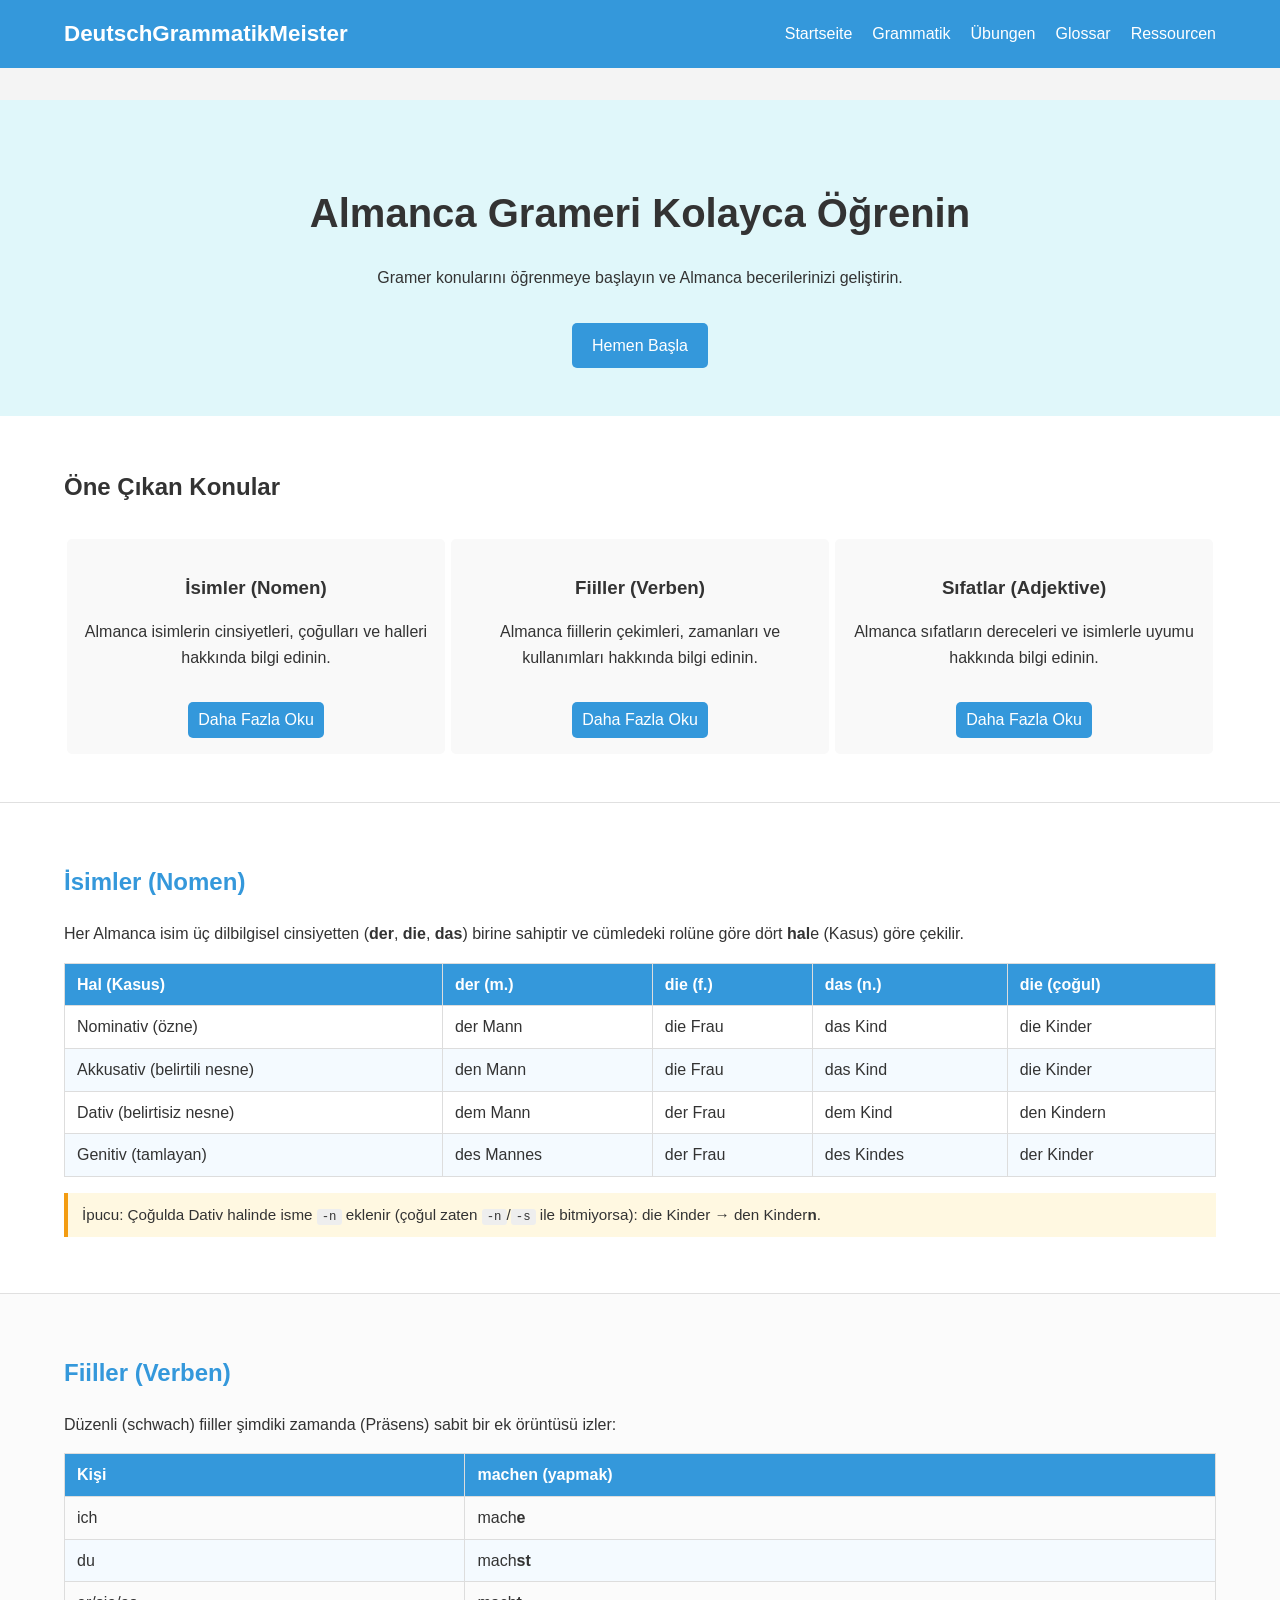
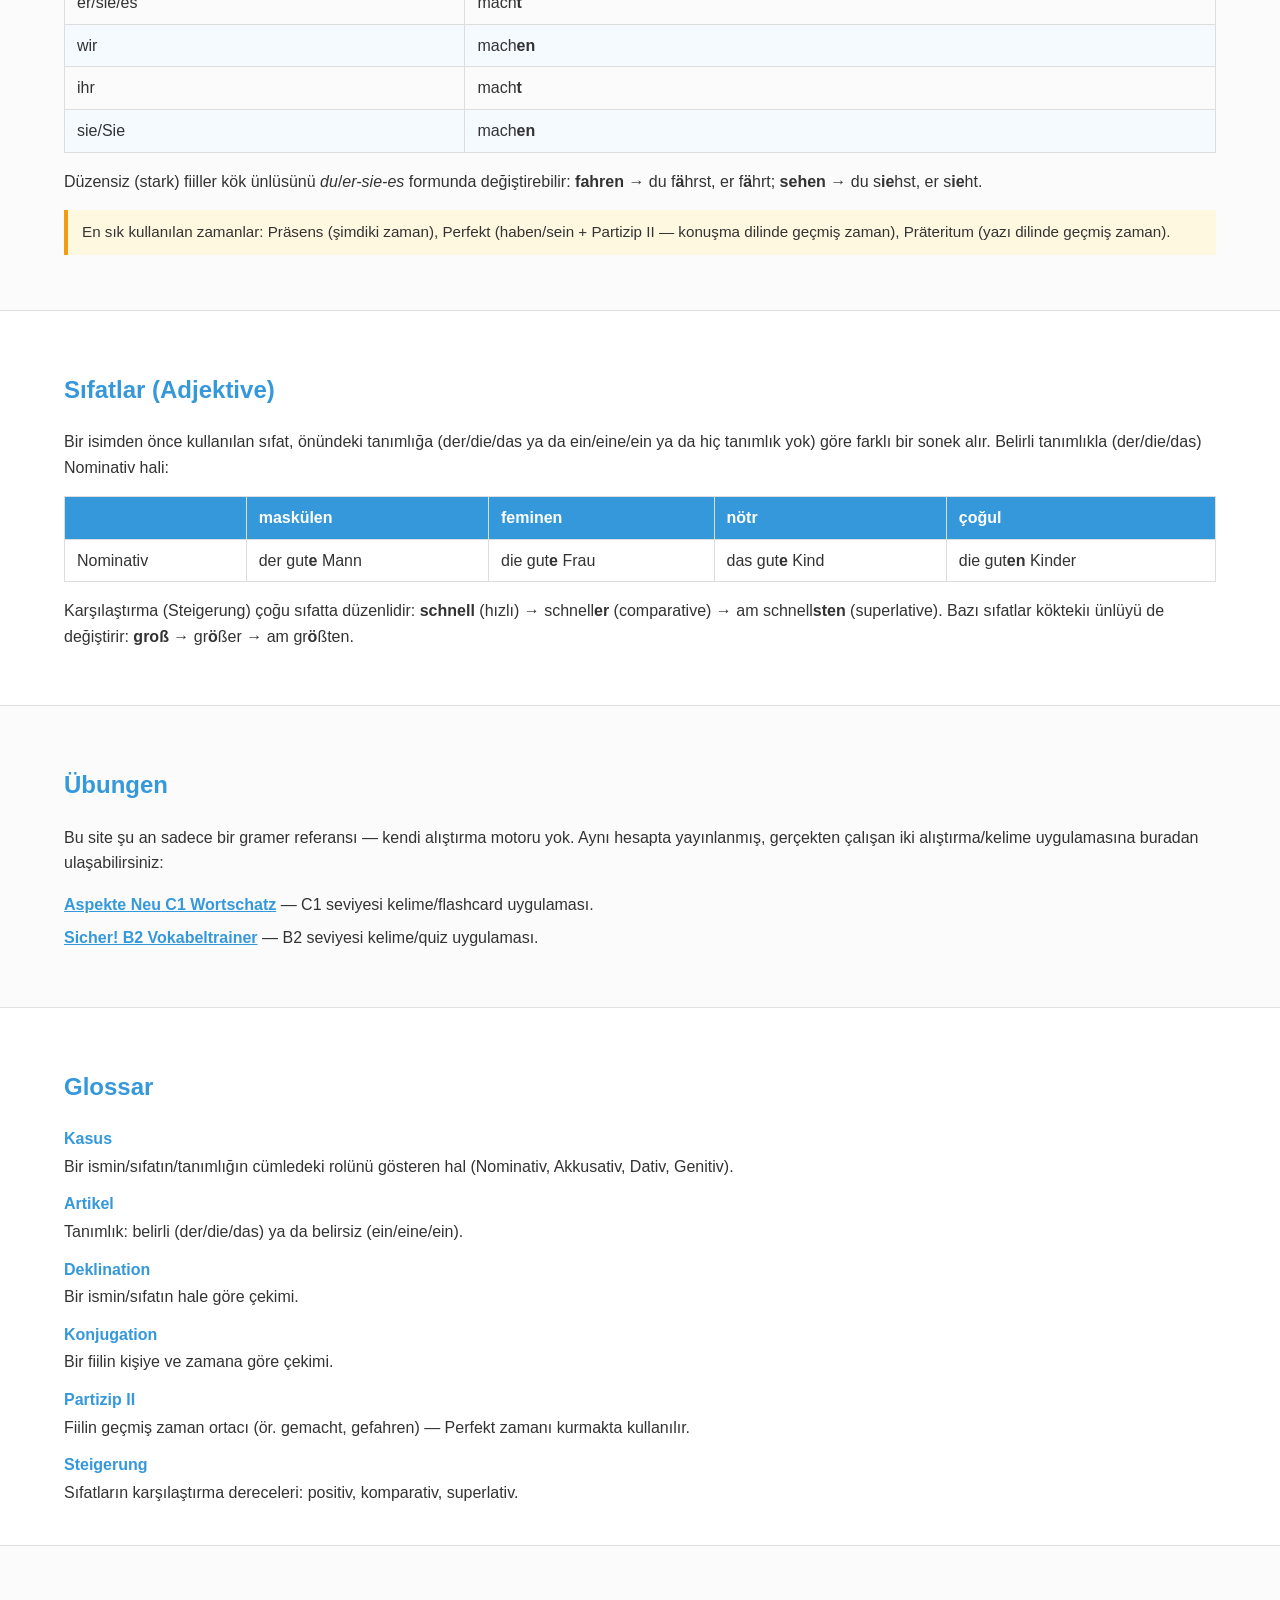
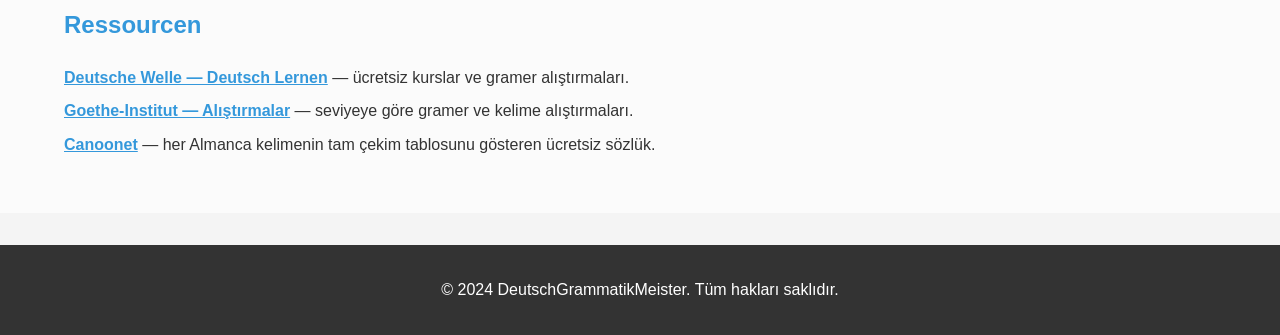
==== apps/grammatik/index.html @ 2f6745aa "hub: add Essay Tutor + DeutschGrammatikMeister cards — four tools under one roof - mount DeutschGram" ====
<!DOCTYPE html>
<html lang="de">
<head>
    <meta charset="UTF-8">
    <meta name="viewport" content="width=device-width, initial-scale=1.0">
    <title>DeutschGrammatikMeister</title>
    <link rel="stylesheet" href="style.css">
</head>
<body>
    <header>
        <div class="container">
            <h1>DeutschGrammatikMeister</h1>
            <nav>
                <ul>
                    <li><a href="#top">Startseite</a></li>
                    <li><a href="#grammatik">Grammatik</a></li>
                    <li><a href="#uebungen">Übungen</a></li>
                    <li><a href="#glossar">Glossar</a></li>
                    <li><a href="#ressourcen">Ressourcen</a></li>
                </ul>
            </nav>
        </div>
    </header>

    <main id="top">
        <section class="hero">
            <div class="container">
                <h2>Almanca Grameri Kolayca Öğrenin</h2>
                <p>Gramer konularını öğrenmeye başlayın ve Almanca becerilerinizi geliştirin.</p>
                <a href="#grammatik" class="button">Hemen Başla</a>
            </div>
        </section>

        <section class="featured-topics" id="grammatik">
            <div class="container">
                <h2>Öne Çıkan Konular</h2>
                <div class="topic-list">
                    <div class="topic">
                        <h3>İsimler (Nomen)</h3>
                        <p>Almanca isimlerin cinsiyetleri, çoğulları ve halleri hakkında bilgi edinin.</p>
                        <a href="#nomen">Daha Fazla Oku</a>
                    </div>
                    <div class="topic">
                        <h3>Fiiller (Verben)</h3>
                        <p>Almanca fiillerin çekimleri, zamanları ve kullanımları hakkında bilgi edinin.</p>
                        <a href="#verben">Daha Fazla Oku</a>
                    </div>
                    <div class="topic">
                        <h3>Sıfatlar (Adjektive)</h3>
                        <p>Almanca sıfatların dereceleri ve isimlerle uyumu hakkında bilgi edinin.</p>
                        <a href="#adjektive">Daha Fazla Oku</a>
                    </div>
                </div>
            </div>
        </section>

        <section class="detail" id="nomen">
            <div class="container">
                <h2>İsimler (Nomen)</h2>
                <p>Her Almanca isim üç dilbilgisel cinsiyetten (<strong>der</strong>, <strong>die</strong>, <strong>das</strong>) birine sahiptir ve cümledeki rolüne göre dört <strong>hal</strong>e (Kasus) göre çekilir.</p>
                <div class="table-wrap">
                    <table>
                        <thead>
                            <tr><th>Hal (Kasus)</th><th>der (m.)</th><th>die (f.)</th><th>das (n.)</th><th>die (çoğul)</th></tr>
                        </thead>
                        <tbody>
                            <tr><td>Nominativ (özne)</td><td>der Mann</td><td>die Frau</td><td>das Kind</td><td>die Kinder</td></tr>
                            <tr><td>Akkusativ (belirtili nesne)</td><td>den Mann</td><td>die Frau</td><td>das Kind</td><td>die Kinder</td></tr>
                            <tr><td>Dativ (belirtisiz nesne)</td><td>dem Mann</td><td>der Frau</td><td>dem Kind</td><td>den Kindern</td></tr>
                            <tr><td>Genitiv (tamlayan)</td><td>des Mannes</td><td>der Frau</td><td>des Kindes</td><td>der Kinder</td></tr>
                        </tbody>
                    </table>
                </div>
                <p class="hint">İpucu: Çoğulda Dativ halinde isme <code>-n</code> eklenir (çoğul zaten <code>-n</code>/<code>-s</code> ile bitmiyorsa): die Kinder → den Kinder<strong>n</strong>.</p>
            </div>
        </section>

        <section class="detail" id="verben">
            <div class="container">
                <h2>Fiiller (Verben)</h2>
                <p>Düzenli (schwach) fiiller şimdiki zamanda (Präsens) sabit bir ek örüntüsü izler:</p>
                <div class="table-wrap">
                    <table>
                        <thead>
                            <tr><th>Kişi</th><th>machen (yapmak)</th></tr>
                        </thead>
                        <tbody>
                            <tr><td>ich</td><td>mach<strong>e</strong></td></tr>
                            <tr><td>du</td><td>mach<strong>st</strong></td></tr>
                            <tr><td>er/sie/es</td><td>mach<strong>t</strong></td></tr>
                            <tr><td>wir</td><td>mach<strong>en</strong></td></tr>
                            <tr><td>ihr</td><td>mach<strong>t</strong></td></tr>
                            <tr><td>sie/Sie</td><td>mach<strong>en</strong></td></tr>
                        </tbody>
                    </table>
                </div>
                <p>Düzensiz (stark) fiiller kök ünlüsünü <em>du</em>/<em>er-sie-es</em> formunda değiştirebilir: <strong>fahren</strong> → du f<strong>ä</strong>hrst, er f<strong>ä</strong>hrt; <strong>sehen</strong> → du s<strong>ie</strong>hst, er s<strong>ie</strong>ht.</p>
                <p class="hint">En sık kullanılan zamanlar: Präsens (şimdiki zaman), Perfekt (haben/sein + Partizip II — konuşma dilinde geçmiş zaman), Präteritum (yazı dilinde geçmiş zaman).</p>
            </div>
        </section>

        <section class="detail" id="adjektive">
            <div class="container">
                <h2>Sıfatlar (Adjektive)</h2>
                <p>Bir isimden önce kullanılan sıfat, önündeki tanımlığa (der/die/das ya da ein/eine/ein ya da hiç tanımlık yok) göre farklı bir sonek alır. Belirli tanımlıkla (der/die/das) Nominativ hali:</p>
                <div class="table-wrap">
                    <table>
                        <thead>
                            <tr><th></th><th>maskülen</th><th>feminen</th><th>nötr</th><th>çoğul</th></tr>
                        </thead>
                        <tbody>
                            <tr><td>Nominativ</td><td>der gut<strong>e</strong> Mann</td><td>die gut<strong>e</strong> Frau</td><td>das gut<strong>e</strong> Kind</td><td>die gut<strong>en</strong> Kinder</td></tr>
                        </tbody>
                    </table>
                </div>
                <p>Karşılaştırma (Steigerung) çoğu sıfatta düzenlidir: <strong>schnell</strong> (hızlı) → schnell<strong>er</strong> (comparative) → am schnell<strong>sten</strong> (superlative). Bazı sıfatlar köktekiı ünlüyü de değiştirir: <strong>groß</strong> → gr<strong>ö</strong>ßer → am gr<strong>ö</strong>ßten.</p>
            </div>
        </section>

        <section class="detail" id="uebungen">
            <div class="container">
                <h2>Übungen</h2>
                <p>Bu site şu an sadece bir gramer referansı — kendi alıştırma motoru yok. Aynı hesapta yayınlanmış, gerçekten çalışan iki alıştırma/kelime uygulamasına buradan ulaşabilirsiniz:</p>
                <ul class="link-list">
                    <li><a href="https://github.com/Kutlu24/Aspekte-Neu-C1-Wortschatz" target="_blank" rel="noopener">Aspekte Neu C1 Wortschatz</a> — C1 seviyesi kelime/flashcard uygulaması.</li>
                    <li><a href="https://github.com/Kutlu24/HEY-Bist-Du-Sicher-B2" target="_blank" rel="noopener">Sicher! B2 Vokabeltrainer</a> — B2 seviyesi kelime/quiz uygulaması.</li>
                </ul>
            </div>
        </section>

        <section class="detail" id="glossar">
            <div class="container">
                <h2>Glossar</h2>
                <dl class="glossary">
                    <dt>Kasus</dt><dd>Bir ismin/sıfatın/tanımlığın cümledeki rolünü gösteren hal (Nominativ, Akkusativ, Dativ, Genitiv).</dd>
                    <dt>Artikel</dt><dd>Tanımlık: belirli (der/die/das) ya da belirsiz (ein/eine/ein).</dd>
                    <dt>Deklination</dt><dd>Bir ismin/sıfatın hale göre çekimi.</dd>
                    <dt>Konjugation</dt><dd>Bir fiilin kişiye ve zamana göre çekimi.</dd>
                    <dt>Partizip II</dt><dd>Fiilin geçmiş zaman ortacı (ör. gemacht, gefahren) — Perfekt zamanı kurmakta kullanılır.</dd>
                    <dt>Steigerung</dt><dd>Sıfatların karşılaştırma dereceleri: positiv, komparativ, superlativ.</dd>
                </dl>
            </div>
        </section>

        <section class="detail" id="ressourcen">
            <div class="container">
                <h2>Ressourcen</h2>
                <ul class="link-list">
                    <li><a href="https://learngerman.dw.com/de/overview" target="_blank" rel="noopener">Deutsche Welle — Deutsch Lernen</a> — ücretsiz kurslar ve gramer alıştırmaları.</li>
                    <li><a href="https://www.goethe.de/de/spr/ueb.html" target="_blank" rel="noopener">Goethe-Institut — Alıştırmalar</a> — seviyeye göre gramer ve kelime alıştırmaları.</li>
                    <li><a href="https://canoo.net/" target="_blank" rel="noopener">Canoonet</a> — her Almanca kelimenin tam çekim tablosunu gösteren ücretsiz sözlük.</li>
                </ul>
            </div>
        </section>
    </main>

    <footer>
        <div class="container">
            <p>© 2024 DeutschGrammatikMeister. Tüm hakları saklıdır.</p>
        </div>
    </footer>
</body>
</html>
---- apps/grammatik/style.css ----
body {
    font-family: Arial, sans-serif;
    margin: 0;
    padding: 0;
    line-height: 1.6;
    background-color: #f4f4f4;
    color: #333;
}

.container {
    width: 90%;
    max-width: 1200px;
    margin: 0 auto;
}

header {
    background: #3498db;
    padding: 1em 0;
    color: white;
    position: sticky;
    top: 0;
    z-index: 10;
}

header .container {
    display: flex;
    justify-content: space-between;
    align-items: center;
    flex-wrap: wrap;
    gap: 10px;
}

header h1 {
    margin: 0;
    font-size: 1.4em;
}

header nav ul {
    list-style: none;
    padding: 0;
    margin: 0;
    display: flex;
    flex-wrap: wrap;
}

header nav ul li {
    margin-left: 20px;
}

header nav ul li a {
    text-decoration: none;
    color: white;
}

header nav ul li a:hover {
    text-decoration: underline;
}

main {
    padding: 2em 0;
}

.hero {
    background: #e0f7fa;
    padding: 3em 0;
    text-align: center;
}

.hero h2 {
    font-size: 2.5em;
    margin-bottom: 0.5em;
}

.hero .button {
    display: inline-block;
    background: #3498db;
    color: white;
    padding: 10px 20px;
    text-decoration: none;
    border-radius: 5px;
    margin-top: 1em;
}

.featured-topics {
    background: #fff;
    padding: 2em 0;
}

.topic-list {
    display: flex;
    justify-content: space-around;
    flex-wrap: wrap;
    margin-top: 2em;
}

.topic {
    width: 30%;
    min-width: 220px;
    padding: 1em;
    background: #f9f9f9;
    border-radius: 5px;
    margin-bottom: 1em;
    text-align: center;
}

.topic h3 {
    margin-bottom: 0.5em;
}

.topic a {
    display: inline-block;
    background: #3498db;
    color: white;
    padding: 5px 10px;
    text-decoration: none;
    border-radius: 5px;
    margin-top: 1em;
}

/* ─── DETAIL SECTIONS ──────────────────────────── */
.detail {
    background: #fff;
    padding: 2.5em 0;
    border-top: 1px solid #e0e0e0;
    scroll-margin-top: 80px;
}
.detail:nth-child(even) { background: #fbfbfb; }
.detail h2 { color: #3498db; }

.table-wrap { overflow-x: auto; margin: 1em 0; }

table {
    border-collapse: collapse;
    width: 100%;
    min-width: 480px;
}
th, td {
    border: 1px solid #ddd;
    padding: 8px 12px;
    text-align: left;
}
th { background: #3498db; color: white; }
tr:nth-child(even) td { background: #f4faff; }

.hint {
    background: #fff8e1;
    border-left: 4px solid #f39c12;
    padding: 10px 14px;
    font-size: 0.95em;
}

code { background: #eee; padding: 1px 5px; border-radius: 3px; }

.link-list { list-style: none; padding: 0; }
.link-list li { margin-bottom: 8px; }
.link-list a { color: #3498db; font-weight: 600; }

dl.glossary { margin: 0; }
dl.glossary dt { font-weight: bold; color: #3498db; margin-top: 12px; }
dl.glossary dd { margin: 2px 0 0; }

footer {
    background: #333;
    color: white;
    padding: 1em 0;
    text-align: center;
}
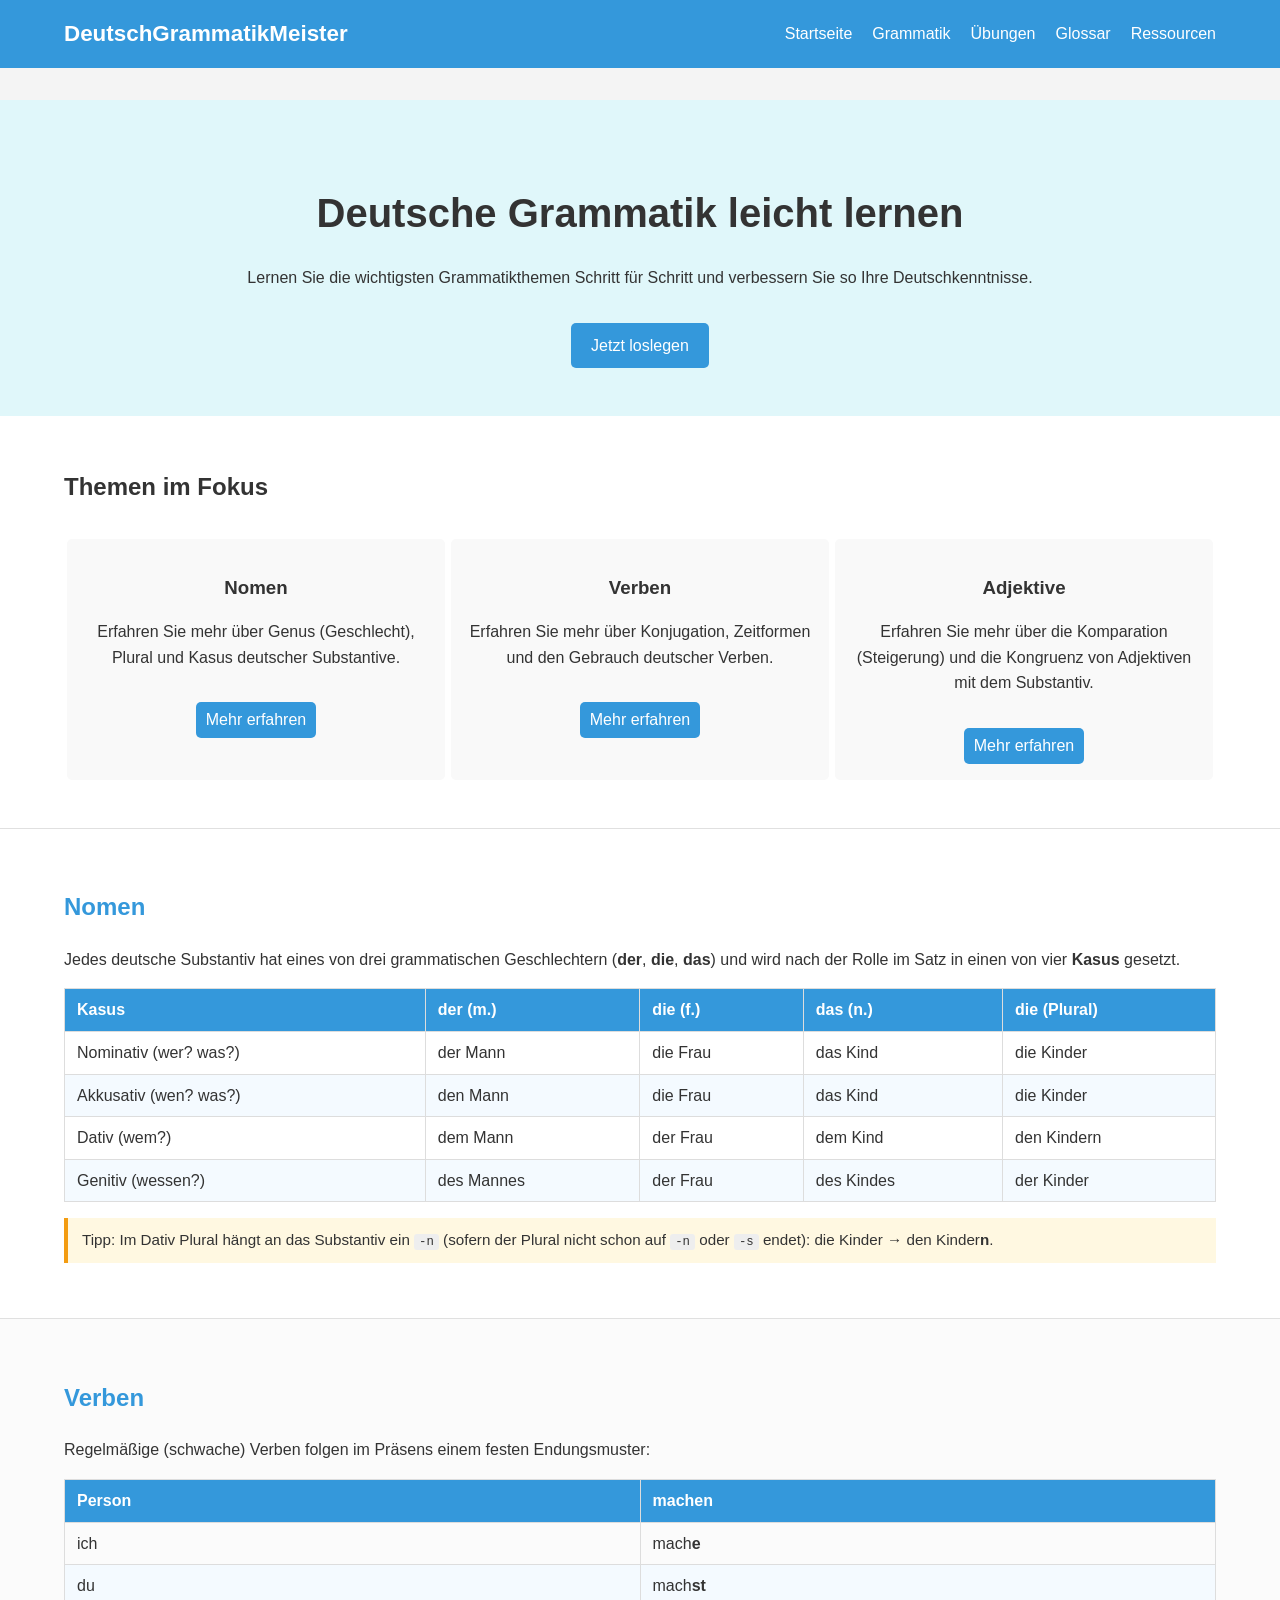
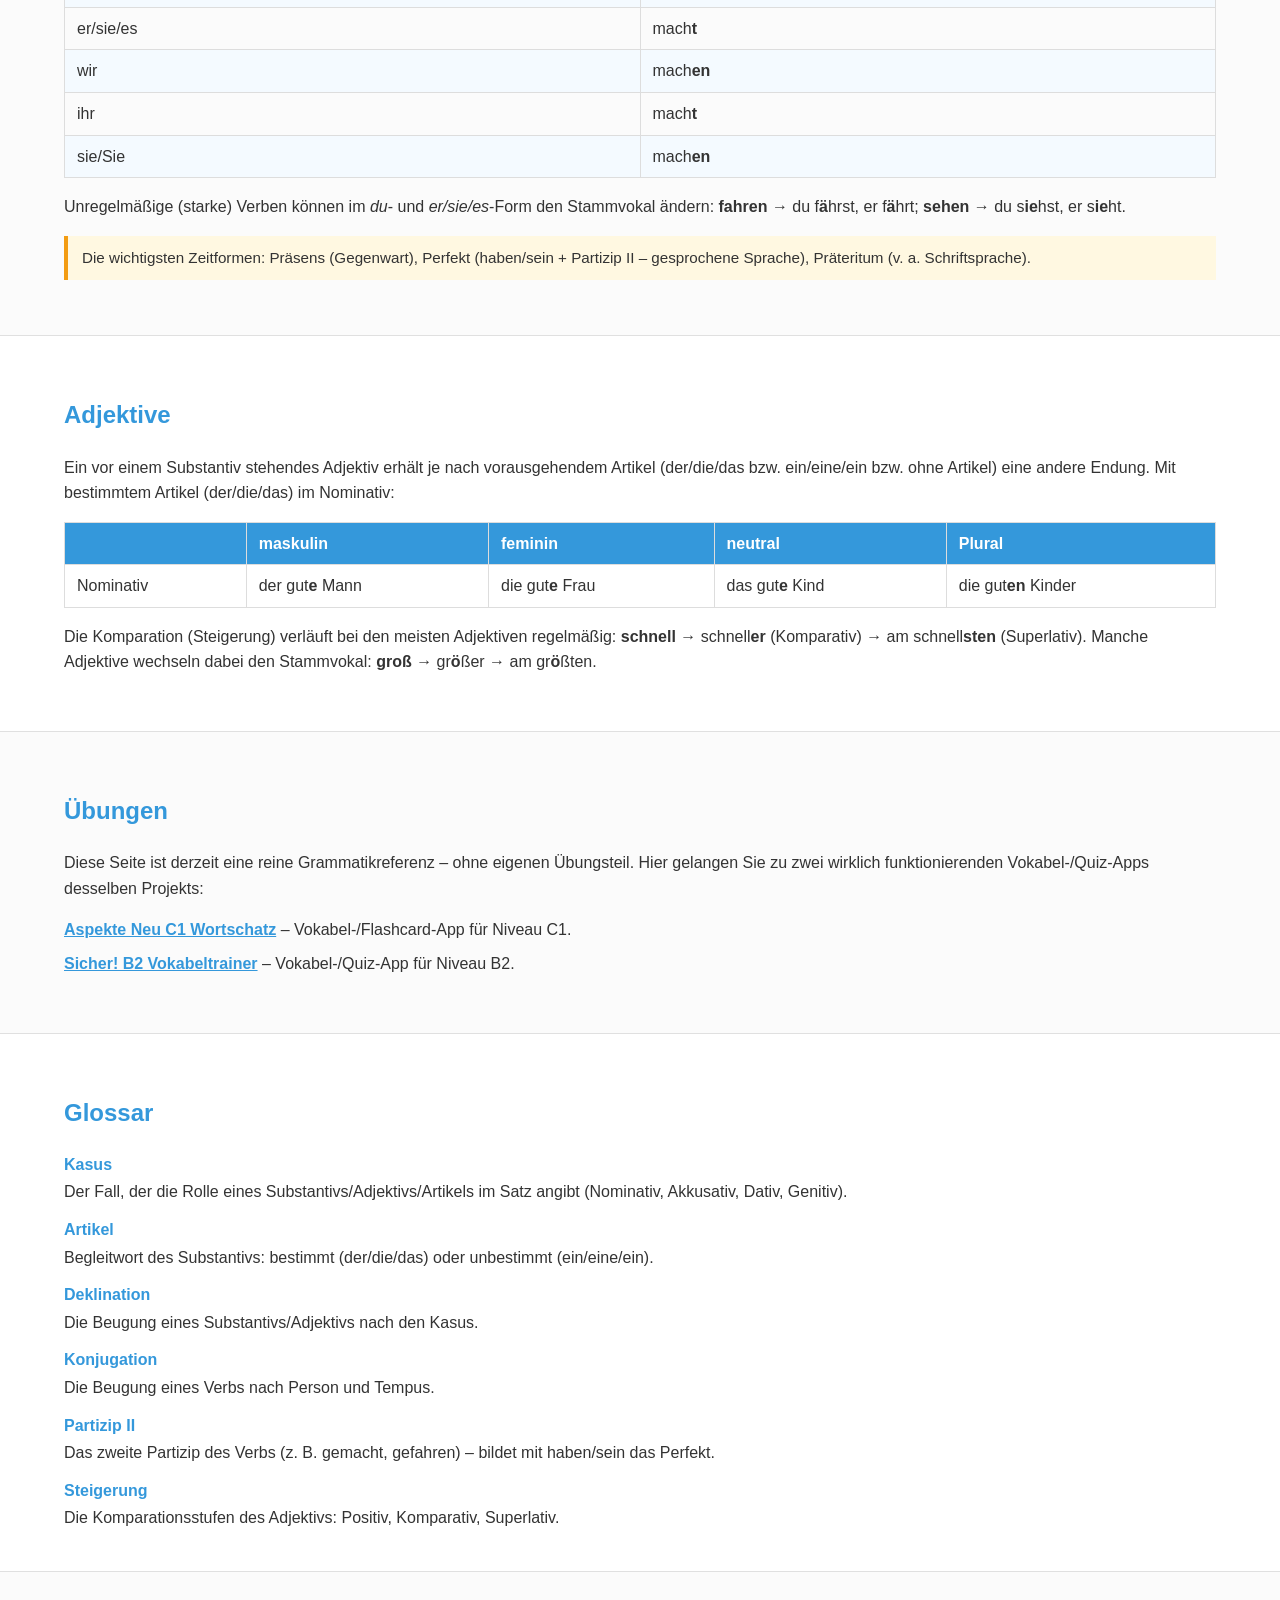
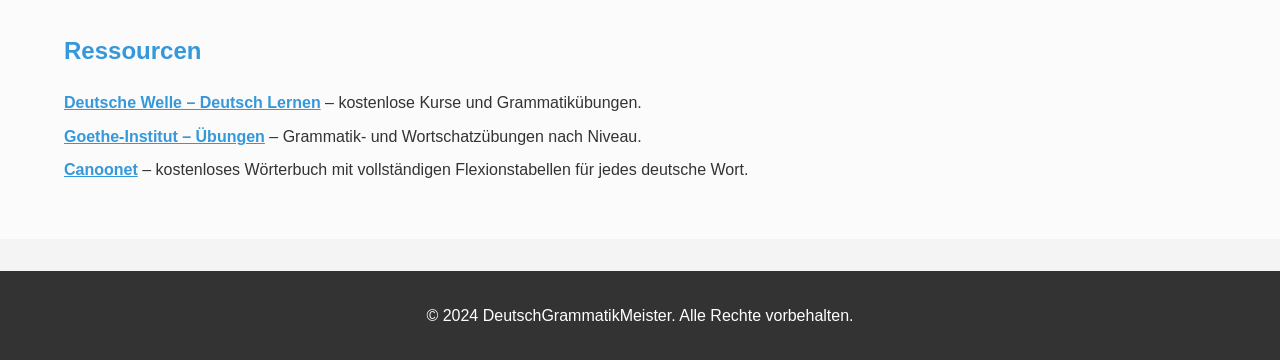
==== commit c8a2fc56: "hub: multilingual interface (8 languages, Aspekte-Neu-style picker); grammatik site now fully German" ====
--- a/apps/grammatik/index.html
+++ b/apps/grammatik/index.html
@@ -25,30 +25,30 @@
     <main id="top">
         <section class="hero">
             <div class="container">
-                <h2>Almanca Grameri Kolayca Öğrenin</h2>
-                <p>Gramer konularını öğrenmeye başlayın ve Almanca becerilerinizi geliştirin.</p>
-                <a href="#grammatik" class="button">Hemen Başla</a>
+                <h2>Deutsche Grammatik leicht lernen</h2>
+                <p>Lernen Sie die wichtigsten Grammatikthemen Schritt für Schritt und verbessern Sie so Ihre Deutschkenntnisse.</p>
+                <a href="#grammatik" class="button">Jetzt loslegen</a>
             </div>
         </section>
 
         <section class="featured-topics" id="grammatik">
             <div class="container">
-                <h2>Öne Çıkan Konular</h2>
+                <h2>Themen im Fokus</h2>
                 <div class="topic-list">
                     <div class="topic">
-                        <h3>İsimler (Nomen)</h3>
-                        <p>Almanca isimlerin cinsiyetleri, çoğulları ve halleri hakkında bilgi edinin.</p>
-                        <a href="#nomen">Daha Fazla Oku</a>
+                        <h3>Nomen</h3>
+                        <p>Erfahren Sie mehr über Genus (Geschlecht), Plural und Kasus deutscher Substantive.</p>
+                        <a href="#nomen">Mehr erfahren</a>
                     </div>
                     <div class="topic">
-                        <h3>Fiiller (Verben)</h3>
-                        <p>Almanca fiillerin çekimleri, zamanları ve kullanımları hakkında bilgi edinin.</p>
-                        <a href="#verben">Daha Fazla Oku</a>
+                        <h3>Verben</h3>
+                        <p>Erfahren Sie mehr über Konjugation, Zeitformen und den Gebrauch deutscher Verben.</p>
+                        <a href="#verben">Mehr erfahren</a>
                     </div>
                     <div class="topic">
-                        <h3>Sıfatlar (Adjektive)</h3>
-                        <p>Almanca sıfatların dereceleri ve isimlerle uyumu hakkında bilgi edinin.</p>
-                        <a href="#adjektive">Daha Fazla Oku</a>
+                        <h3>Adjektive</h3>
+                        <p>Erfahren Sie mehr über die Komparation (Steigerung) und die Kongruenz von Adjektiven mit dem Substantiv.</p>
+                        <a href="#adjektive">Mehr erfahren</a>
                     </div>
                 </div>
             </div>
@@ -56,33 +56,33 @@
 
         <section class="detail" id="nomen">
             <div class="container">
-                <h2>İsimler (Nomen)</h2>
-                <p>Her Almanca isim üç dilbilgisel cinsiyetten (<strong>der</strong>, <strong>die</strong>, <strong>das</strong>) birine sahiptir ve cümledeki rolüne göre dört <strong>hal</strong>e (Kasus) göre çekilir.</p>
+                <h2>Nomen</h2>
+                <p>Jedes deutsche Substantiv hat eines von drei grammatischen Geschlechtern (<strong>der</strong>, <strong>die</strong>, <strong>das</strong>) und wird nach der Rolle im Satz in einen von vier <strong>Kasus</strong> gesetzt.</p>
                 <div class="table-wrap">
                     <table>
                         <thead>
-                            <tr><th>Hal (Kasus)</th><th>der (m.)</th><th>die (f.)</th><th>das (n.)</th><th>die (çoğul)</th></tr>
+                            <tr><th>Kasus</th><th>der (m.)</th><th>die (f.)</th><th>das (n.)</th><th>die (Plural)</th></tr>
                         </thead>
                         <tbody>
-                            <tr><td>Nominativ (özne)</td><td>der Mann</td><td>die Frau</td><td>das Kind</td><td>die Kinder</td></tr>
-                            <tr><td>Akkusativ (belirtili nesne)</td><td>den Mann</td><td>die Frau</td><td>das Kind</td><td>die Kinder</td></tr>
-                            <tr><td>Dativ (belirtisiz nesne)</td><td>dem Mann</td><td>der Frau</td><td>dem Kind</td><td>den Kindern</td></tr>
-                            <tr><td>Genitiv (tamlayan)</td><td>des Mannes</td><td>der Frau</td><td>des Kindes</td><td>der Kinder</td></tr>
+                            <tr><td>Nominativ (wer? was?)</td><td>der Mann</td><td>die Frau</td><td>das Kind</td><td>die Kinder</td></tr>
+                            <tr><td>Akkusativ (wen? was?)</td><td>den Mann</td><td>die Frau</td><td>das Kind</td><td>die Kinder</td></tr>
+                            <tr><td>Dativ (wem?)</td><td>dem Mann</td><td>der Frau</td><td>dem Kind</td><td>den Kindern</td></tr>
+                            <tr><td>Genitiv (wessen?)</td><td>des Mannes</td><td>der Frau</td><td>des Kindes</td><td>der Kinder</td></tr>
                         </tbody>
                     </table>
                 </div>
-                <p class="hint">İpucu: Çoğulda Dativ halinde isme <code>-n</code> eklenir (çoğul zaten <code>-n</code>/<code>-s</code> ile bitmiyorsa): die Kinder → den Kinder<strong>n</strong>.</p>
+                <p class="hint">Tipp: Im Dativ Plural hängt an das Substantiv ein <code>-n</code> (sofern der Plural nicht schon auf <code>-n</code> oder <code>-s</code> endet): die Kinder → den Kinder<strong>n</strong>.</p>
             </div>
         </section>
 
         <section class="detail" id="verben">
             <div class="container">
-                <h2>Fiiller (Verben)</h2>
-                <p>Düzenli (schwach) fiiller şimdiki zamanda (Präsens) sabit bir ek örüntüsü izler:</p>
+                <h2>Verben</h2>
+                <p>Regelmäßige (schwache) Verben folgen im Präsens einem festen Endungsmuster:</p>
                 <div class="table-wrap">
                     <table>
                         <thead>
-                            <tr><th>Kişi</th><th>machen (yapmak)</th></tr>
+                            <tr><th>Person</th><th>machen</th></tr>
                         </thead>
                         <tbody>
                             <tr><td>ich</td><td>mach<strong>e</strong></td></tr>
@@ -94,36 +94,36 @@
                         </tbody>
                     </table>
                 </div>
-                <p>Düzensiz (stark) fiiller kök ünlüsünü <em>du</em>/<em>er-sie-es</em> formunda değiştirebilir: <strong>fahren</strong> → du f<strong>ä</strong>hrst, er f<strong>ä</strong>hrt; <strong>sehen</strong> → du s<strong>ie</strong>hst, er s<strong>ie</strong>ht.</p>
-                <p class="hint">En sık kullanılan zamanlar: Präsens (şimdiki zaman), Perfekt (haben/sein + Partizip II — konuşma dilinde geçmiş zaman), Präteritum (yazı dilinde geçmiş zaman).</p>
+                <p>Unregelmäßige (starke) Verben können im <em>du</em>- und <em>er/sie/es</em>-Form den Stammvokal ändern: <strong>fahren</strong> → du f<strong>ä</strong>hrst, er f<strong>ä</strong>hrt; <strong>sehen</strong> → du s<strong>ie</strong>hst, er s<strong>ie</strong>ht.</p>
+                <p class="hint">Die wichtigsten Zeitformen: Präsens (Gegenwart), Perfekt (haben/sein + Partizip II – gesprochene Sprache), Präteritum (v. a. Schriftsprache).</p>
             </div>
         </section>
 
         <section class="detail" id="adjektive">
             <div class="container">
-                <h2>Sıfatlar (Adjektive)</h2>
-                <p>Bir isimden önce kullanılan sıfat, önündeki tanımlığa (der/die/das ya da ein/eine/ein ya da hiç tanımlık yok) göre farklı bir sonek alır. Belirli tanımlıkla (der/die/das) Nominativ hali:</p>
+                <h2>Adjektive</h2>
+                <p>Ein vor einem Substantiv stehendes Adjektiv erhält je nach vorausgehendem Artikel (der/die/das bzw. ein/eine/ein bzw. ohne Artikel) eine andere Endung. Mit bestimmtem Artikel (der/die/das) im Nominativ:</p>
                 <div class="table-wrap">
                     <table>
                         <thead>
-                            <tr><th></th><th>maskülen</th><th>feminen</th><th>nötr</th><th>çoğul</th></tr>
+                            <tr><th></th><th>maskulin</th><th>feminin</th><th>neutral</th><th>Plural</th></tr>
                         </thead>
                         <tbody>
                             <tr><td>Nominativ</td><td>der gut<strong>e</strong> Mann</td><td>die gut<strong>e</strong> Frau</td><td>das gut<strong>e</strong> Kind</td><td>die gut<strong>en</strong> Kinder</td></tr>
                         </tbody>
                     </table>
                 </div>
-                <p>Karşılaştırma (Steigerung) çoğu sıfatta düzenlidir: <strong>schnell</strong> (hızlı) → schnell<strong>er</strong> (comparative) → am schnell<strong>sten</strong> (superlative). Bazı sıfatlar köktekiı ünlüyü de değiştirir: <strong>groß</strong> → gr<strong>ö</strong>ßer → am gr<strong>ö</strong>ßten.</p>
+                <p>Die Komparation (Steigerung) verläuft bei den meisten Adjektiven regelmäßig: <strong>schnell</strong> → schnell<strong>er</strong> (Komparativ) → am schnell<strong>sten</strong> (Superlativ). Manche Adjektive wechseln dabei den Stammvokal: <strong>groß</strong> → gr<strong>ö</strong>ßer → am gr<strong>ö</strong>ßten.</p>
             </div>
         </section>
 
         <section class="detail" id="uebungen">
             <div class="container">
                 <h2>Übungen</h2>
-                <p>Bu site şu an sadece bir gramer referansı — kendi alıştırma motoru yok. Aynı hesapta yayınlanmış, gerçekten çalışan iki alıştırma/kelime uygulamasına buradan ulaşabilirsiniz:</p>
+                <p>Diese Seite ist derzeit eine reine Grammatikreferenz – ohne eigenen Übungsteil. Hier gelangen Sie zu zwei wirklich funktionierenden Vokabel-/Quiz-Apps desselben Projekts:</p>
                 <ul class="link-list">
-                    <li><a href="https://github.com/Kutlu24/Aspekte-Neu-C1-Wortschatz" target="_blank" rel="noopener">Aspekte Neu C1 Wortschatz</a> — C1 seviyesi kelime/flashcard uygulaması.</li>
-                    <li><a href="https://github.com/Kutlu24/HEY-Bist-Du-Sicher-B2" target="_blank" rel="noopener">Sicher! B2 Vokabeltrainer</a> — B2 seviyesi kelime/quiz uygulaması.</li>
+                    <li><a href="https://github.com/Kutlu24/Aspekte-Neu-C1-Wortschatz" target="_blank" rel="noopener">Aspekte Neu C1 Wortschatz</a> – Vokabel-/Flashcard-App für Niveau C1.</li>
+                    <li><a href="https://github.com/Kutlu24/HEY-Bist-Du-Sicher-B2" target="_blank" rel="noopener">Sicher! B2 Vokabeltrainer</a> – Vokabel-/Quiz-App für Niveau B2.</li>
                 </ul>
             </div>
         </section>
@@ -132,12 +132,12 @@
             <div class="container">
                 <h2>Glossar</h2>
                 <dl class="glossary">
-                    <dt>Kasus</dt><dd>Bir ismin/sıfatın/tanımlığın cümledeki rolünü gösteren hal (Nominativ, Akkusativ, Dativ, Genitiv).</dd>
-                    <dt>Artikel</dt><dd>Tanımlık: belirli (der/die/das) ya da belirsiz (ein/eine/ein).</dd>
-                    <dt>Deklination</dt><dd>Bir ismin/sıfatın hale göre çekimi.</dd>
-                    <dt>Konjugation</dt><dd>Bir fiilin kişiye ve zamana göre çekimi.</dd>
-                    <dt>Partizip II</dt><dd>Fiilin geçmiş zaman ortacı (ör. gemacht, gefahren) — Perfekt zamanı kurmakta kullanılır.</dd>
-                    <dt>Steigerung</dt><dd>Sıfatların karşılaştırma dereceleri: positiv, komparativ, superlativ.</dd>
+                    <dt>Kasus</dt><dd>Der Fall, der die Rolle eines Substantivs/Adjektivs/Artikels im Satz angibt (Nominativ, Akkusativ, Dativ, Genitiv).</dd>
+                    <dt>Artikel</dt><dd>Begleitwort des Substantivs: bestimmt (der/die/das) oder unbestimmt (ein/eine/ein).</dd>
+                    <dt>Deklination</dt><dd>Die Beugung eines Substantivs/Adjektivs nach den Kasus.</dd>
+                    <dt>Konjugation</dt><dd>Die Beugung eines Verbs nach Person und Tempus.</dd>
+                    <dt>Partizip II</dt><dd>Das zweite Partizip des Verbs (z. B. gemacht, gefahren) – bildet mit haben/sein das Perfekt.</dd>
+                    <dt>Steigerung</dt><dd>Die Komparationsstufen des Adjektivs: Positiv, Komparativ, Superlativ.</dd>
                 </dl>
             </div>
         </section>
@@ -146,9 +146,9 @@
             <div class="container">
                 <h2>Ressourcen</h2>
                 <ul class="link-list">
-                    <li><a href="https://learngerman.dw.com/de/overview" target="_blank" rel="noopener">Deutsche Welle — Deutsch Lernen</a> — ücretsiz kurslar ve gramer alıştırmaları.</li>
-                    <li><a href="https://www.goethe.de/de/spr/ueb.html" target="_blank" rel="noopener">Goethe-Institut — Alıştırmalar</a> — seviyeye göre gramer ve kelime alıştırmaları.</li>
-                    <li><a href="https://canoo.net/" target="_blank" rel="noopener">Canoonet</a> — her Almanca kelimenin tam çekim tablosunu gösteren ücretsiz sözlük.</li>
+                    <li><a href="https://learngerman.dw.com/de/overview" target="_blank" rel="noopener">Deutsche Welle – Deutsch Lernen</a> – kostenlose Kurse und Grammatikübungen.</li>
+                    <li><a href="https://www.goethe.de/de/spr/ueb.html" target="_blank" rel="noopener">Goethe-Institut – Übungen</a> – Grammatik- und Wortschatzübungen nach Niveau.</li>
+                    <li><a href="https://canoo.net/" target="_blank" rel="noopener">Canoonet</a> – kostenloses Wörterbuch mit vollständigen Flexionstabellen für jedes deutsche Wort.</li>
                 </ul>
             </div>
         </section>
@@ -156,7 +156,7 @@
 
     <footer>
         <div class="container">
-            <p>© 2024 DeutschGrammatikMeister. Tüm hakları saklıdır.</p>
+            <p>&copy; 2024 DeutschGrammatikMeister. Alle Rechte vorbehalten.</p>
         </div>
     </footer>
 </body>
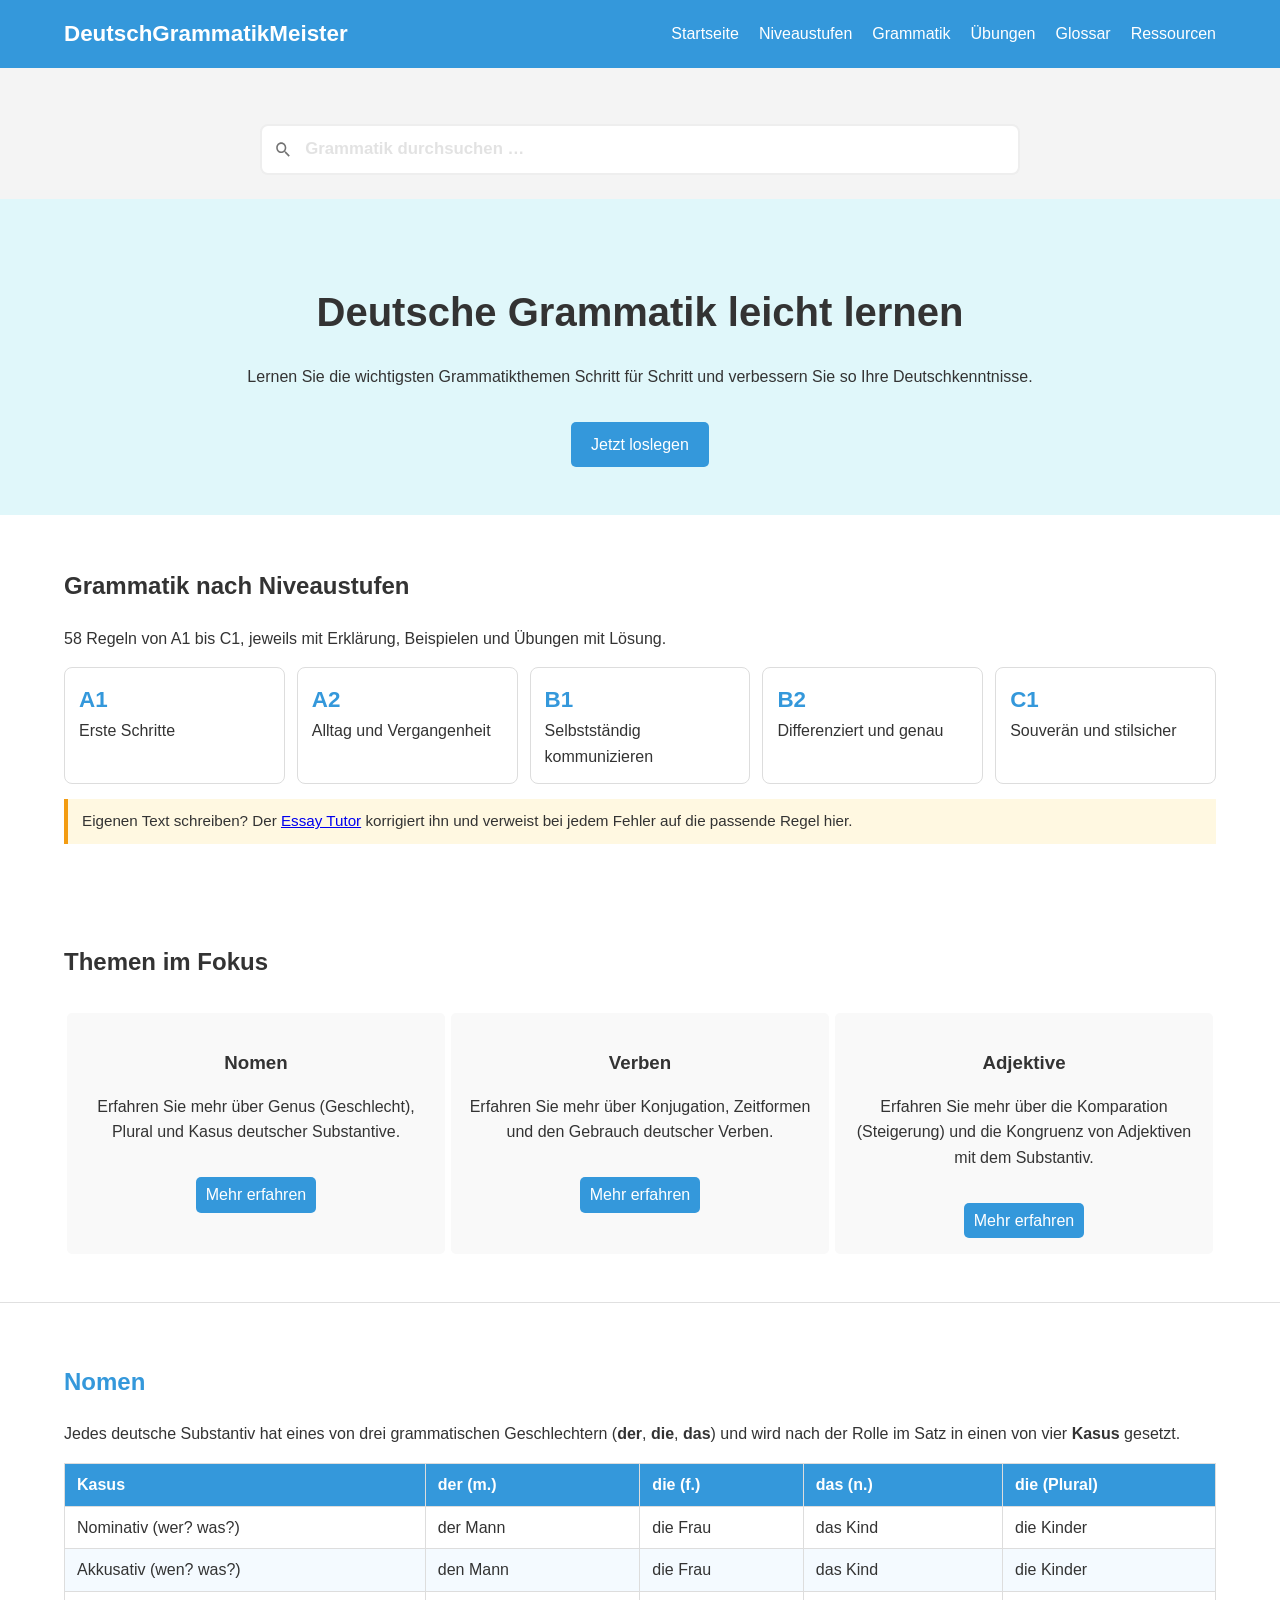
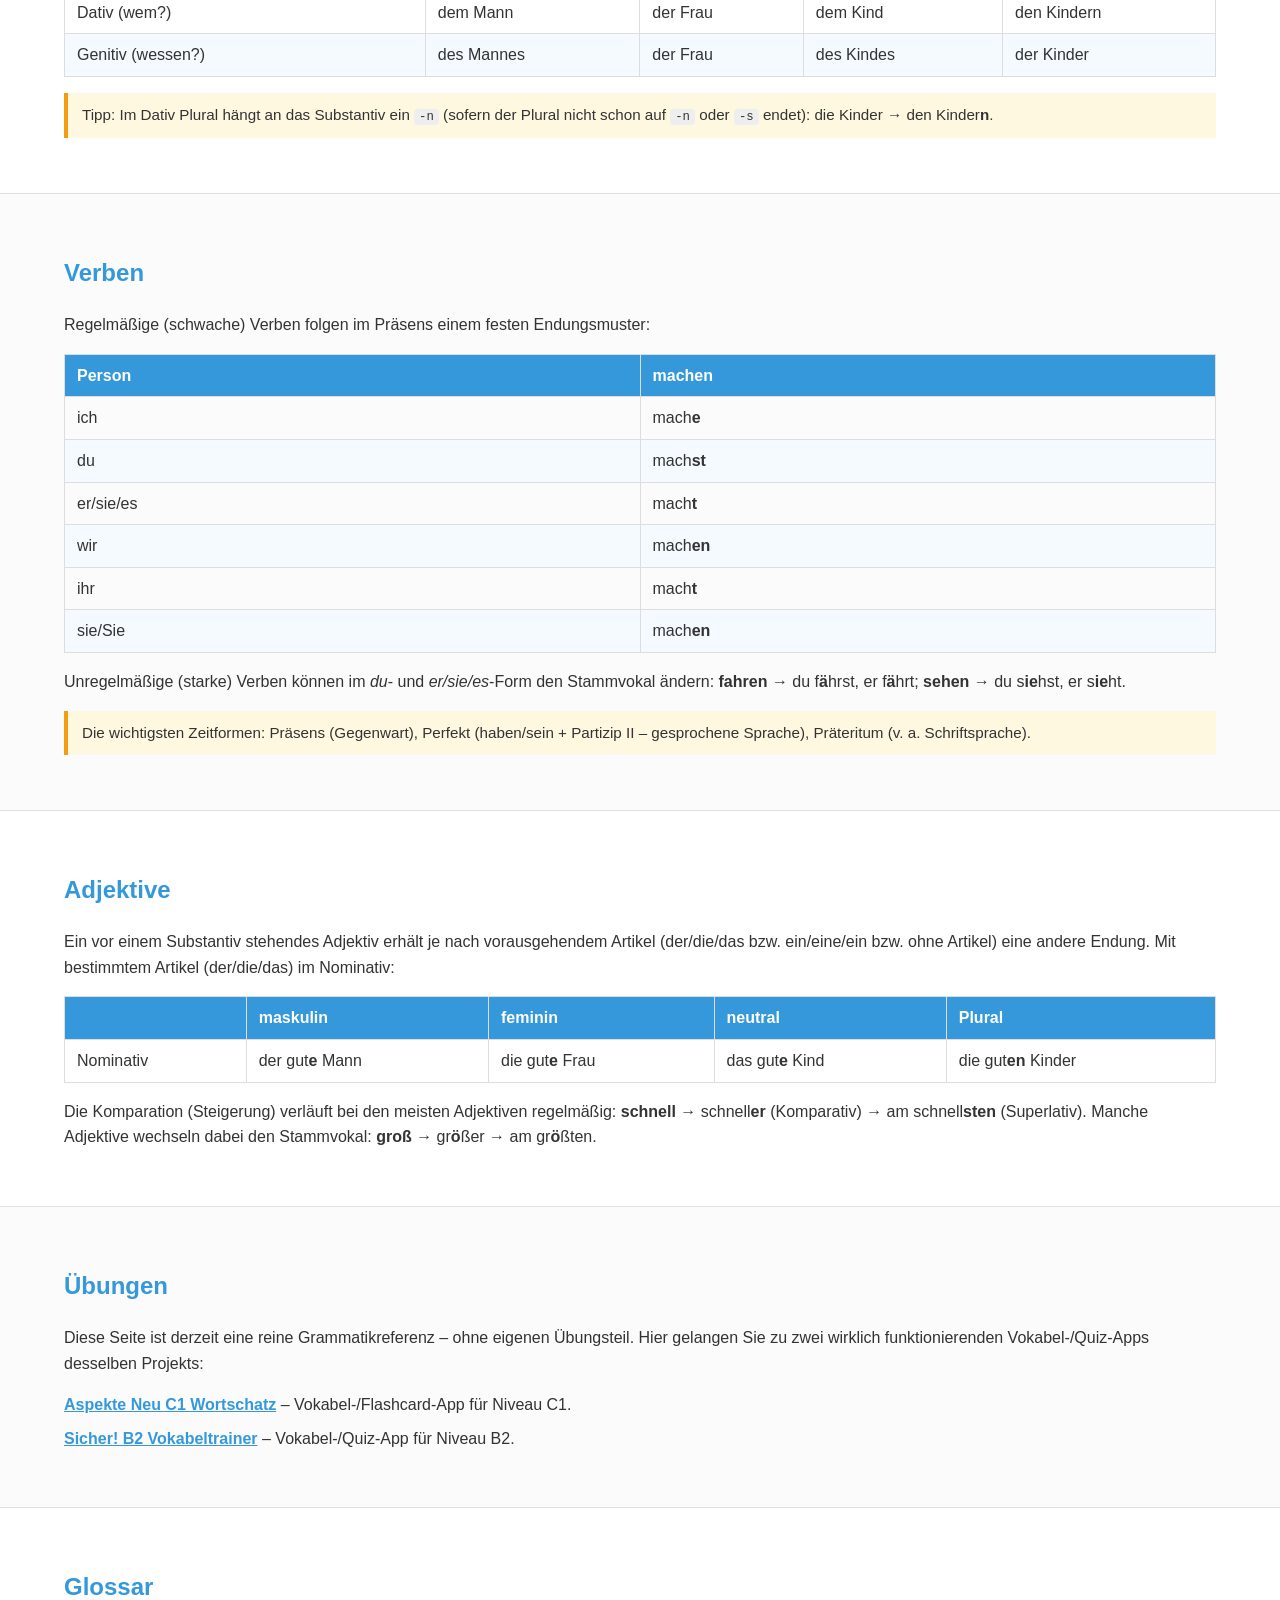
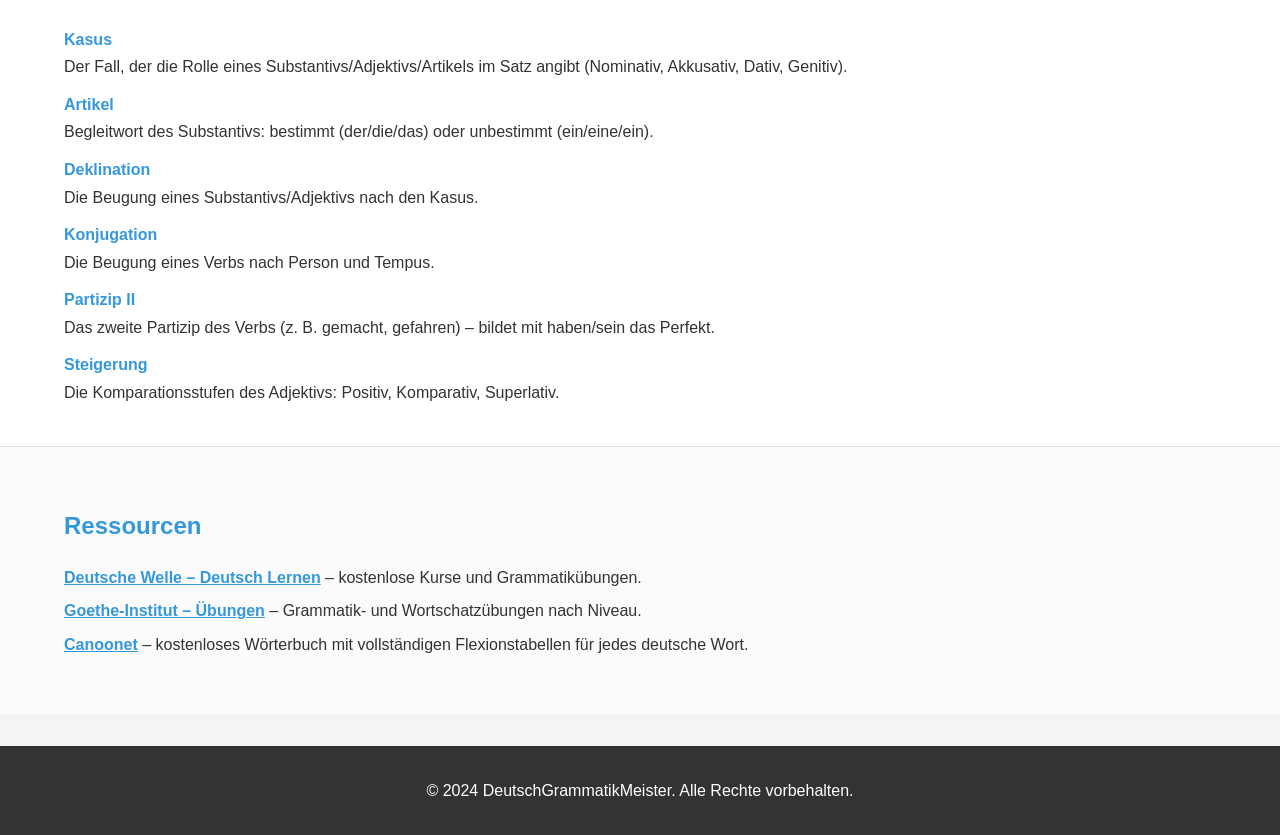
==== commit d68dadbf: "Grammatik A1-C1 level pages and Essay Tutor rule links (vendored sync) Co-Authored-By: Claude Sonnet" ====
--- a/apps/grammatik/index.html
+++ b/apps/grammatik/index.html
@@ -5,6 +5,8 @@
     <meta name="viewport" content="width=device-width, initial-scale=1.0">
     <title>DeutschGrammatikMeister</title>
     <link rel="stylesheet" href="style.css">
+    <link href="pagefind/pagefind-ui.css" rel="stylesheet">
+    <style>#search-box{max-width:760px;margin:1.5rem auto;padding:0 1rem;--pagefind-ui-font:inherit}</style>
 </head>
 <body>
     <header>
@@ -13,6 +15,7 @@
             <nav>
                 <ul>
                     <li><a href="#top">Startseite</a></li>
+                    <li><a href="#niveaus">Niveaustufen</a></li>
                     <li><a href="#grammatik">Grammatik</a></li>
                     <li><a href="#uebungen">Übungen</a></li>
                     <li><a href="#glossar">Glossar</a></li>
@@ -23,30 +26,46 @@
     </header>
 
     <main id="top">
+        <section id="search" data-pagefind-ignore><div id="search-box"></div></section>
         <section class="hero">
             <div class="container">
-                <h2>Deutsche Grammatik leicht lernen</h2>
+                <h2 id="h-deutsche-grammatik-leicht-lernen">Deutsche Grammatik leicht lernen</h2>
                 <p>Lernen Sie die wichtigsten Grammatikthemen Schritt für Schritt und verbessern Sie so Ihre Deutschkenntnisse.</p>
                 <a href="#grammatik" class="button">Jetzt loslegen</a>
             </div>
         </section>
 
+        <section class="featured-topics" id="niveaus">
+            <div class="container">
+                <h2 id="h-niveaustufen">Grammatik nach Niveaustufen</h2>
+                <p>58 Regeln von A1 bis C1, jeweils mit Erklärung, Beispielen und Übungen mit Lösung.</p>
+                <div class="levels">
+                    <a href="a1.html"><strong>A1</strong>Erste Schritte</a>
+                    <a href="a2.html"><strong>A2</strong>Alltag und Vergangenheit</a>
+                    <a href="b1.html"><strong>B1</strong>Selbstständig kommunizieren</a>
+                    <a href="b2.html"><strong>B2</strong>Differenziert und genau</a>
+                    <a href="c1.html"><strong>C1</strong>Souverän und stilsicher</a>
+                </div>
+                <p class="hint">Eigenen Text schreiben? Der <a href="https://my-essay-tutor.onrender.com/ui/">Essay Tutor</a> korrigiert ihn und verweist bei jedem Fehler auf die passende Regel hier.</p>
+            </div>
+        </section>
+
         <section class="featured-topics" id="grammatik">
             <div class="container">
-                <h2>Themen im Fokus</h2>
+                <h2 id="h-themen-im-fokus">Themen im Fokus</h2>
                 <div class="topic-list">
                     <div class="topic">
-                        <h3>Nomen</h3>
+                        <h3 id="h-nomen">Nomen</h3>
                         <p>Erfahren Sie mehr über Genus (Geschlecht), Plural und Kasus deutscher Substantive.</p>
                         <a href="#nomen">Mehr erfahren</a>
                     </div>
                     <div class="topic">
-                        <h3>Verben</h3>
+                        <h3 id="h-verben">Verben</h3>
                         <p>Erfahren Sie mehr über Konjugation, Zeitformen und den Gebrauch deutscher Verben.</p>
                         <a href="#verben">Mehr erfahren</a>
                     </div>
                     <div class="topic">
-                        <h3>Adjektive</h3>
+                        <h3 id="h-adjektive">Adjektive</h3>
                         <p>Erfahren Sie mehr über die Komparation (Steigerung) und die Kongruenz von Adjektiven mit dem Substantiv.</p>
                         <a href="#adjektive">Mehr erfahren</a>
                     </div>
@@ -56,7 +75,7 @@
 
         <section class="detail" id="nomen">
             <div class="container">
-                <h2>Nomen</h2>
+                <h2 id="h-nomen">Nomen</h2>
                 <p>Jedes deutsche Substantiv hat eines von drei grammatischen Geschlechtern (<strong>der</strong>, <strong>die</strong>, <strong>das</strong>) und wird nach der Rolle im Satz in einen von vier <strong>Kasus</strong> gesetzt.</p>
                 <div class="table-wrap">
                     <table>
@@ -77,7 +96,7 @@
 
         <section class="detail" id="verben">
             <div class="container">
-                <h2>Verben</h2>
+                <h2 id="h-verben">Verben</h2>
                 <p>Regelmäßige (schwache) Verben folgen im Präsens einem festen Endungsmuster:</p>
                 <div class="table-wrap">
                     <table>
@@ -101,7 +120,7 @@
 
         <section class="detail" id="adjektive">
             <div class="container">
-                <h2>Adjektive</h2>
+                <h2 id="h-adjektive">Adjektive</h2>
                 <p>Ein vor einem Substantiv stehendes Adjektiv erhält je nach vorausgehendem Artikel (der/die/das bzw. ein/eine/ein bzw. ohne Artikel) eine andere Endung. Mit bestimmtem Artikel (der/die/das) im Nominativ:</p>
                 <div class="table-wrap">
                     <table>
@@ -119,7 +138,7 @@
 
         <section class="detail" id="uebungen">
             <div class="container">
-                <h2>Übungen</h2>
+                <h2 id="h-uebungen">Übungen</h2>
                 <p>Diese Seite ist derzeit eine reine Grammatikreferenz – ohne eigenen Übungsteil. Hier gelangen Sie zu zwei wirklich funktionierenden Vokabel-/Quiz-Apps desselben Projekts:</p>
                 <ul class="link-list">
                     <li><a href="https://github.com/Kutlu24/Aspekte-Neu-C1-Wortschatz" target="_blank" rel="noopener">Aspekte Neu C1 Wortschatz</a> – Vokabel-/Flashcard-App für Niveau C1.</li>
@@ -130,7 +149,7 @@
 
         <section class="detail" id="glossar">
             <div class="container">
-                <h2>Glossar</h2>
+                <h2 id="h-glossar">Glossar</h2>
                 <dl class="glossary">
                     <dt>Kasus</dt><dd>Der Fall, der die Rolle eines Substantivs/Adjektivs/Artikels im Satz angibt (Nominativ, Akkusativ, Dativ, Genitiv).</dd>
                     <dt>Artikel</dt><dd>Begleitwort des Substantivs: bestimmt (der/die/das) oder unbestimmt (ein/eine/ein).</dd>
@@ -144,7 +163,7 @@
 
         <section class="detail" id="ressourcen">
             <div class="container">
-                <h2>Ressourcen</h2>
+                <h2 id="h-ressourcen">Ressourcen</h2>
                 <ul class="link-list">
                     <li><a href="https://learngerman.dw.com/de/overview" target="_blank" rel="noopener">Deutsche Welle – Deutsch Lernen</a> – kostenlose Kurse und Grammatikübungen.</li>
                     <li><a href="https://www.goethe.de/de/spr/ueb.html" target="_blank" rel="noopener">Goethe-Institut – Übungen</a> – Grammatik- und Wortschatzübungen nach Niveau.</li>
@@ -159,5 +178,12 @@
             <p>&copy; 2024 DeutschGrammatikMeister. Alle Rechte vorbehalten.</p>
         </div>
     </footer>
+    <script src="pagefind/pagefind-ui.js"></script>
+    <script>
+        window.addEventListener('DOMContentLoaded', function () {
+            if (window.PagefindUI) new PagefindUI({ element: '#search-box', showSubResults: true, resetStyles: false,
+                translations: { placeholder: 'Grammatik durchsuchen …', zero_results: 'Keine Treffer für [SEARCH_TERM]' } });
+        });
+    </script>
 </body>
 </html>
--- a/apps/grammatik/style.css
+++ b/apps/grammatik/style.css
@@ -165,3 +165,22 @@
     padding: 1em 0;
     text-align: center;
 }
+
+/* ─── LEVEL PAGES (generated by tools/build.py) ─── */
+.toc { columns: 2; column-gap: 2em; padding-left: 1.2em; }
+.toc a { color: #3498db; }
+.rule { background: #fff; border: 1px solid #e0e0e0; border-radius: 8px; padding: 1em 1.4em; margin: 1.2em 0; scroll-margin-top: 80px; }
+.rule:target { border-color: #3498db; box-shadow: 0 0 0 3px rgba(52, 152, 219, 0.2); }
+.rule h3 { margin-top: 0; color: #2c3e50; }
+.rule .label { font-weight: bold; margin: 0.8em 0 0.2em; color: #3498db; }
+.rule .examples { margin: 0; }
+.rule .exercises li { margin-bottom: 6px; }
+.rule details { display: inline; }
+.rule summary { display: inline; cursor: pointer; color: #3498db; font-size: 0.9em; }
+.rule .a { background: #e8f8e8; padding: 1px 6px; border-radius: 3px; margin-left: 6px; }
+.rule .ruleid { font-size: 0.8em; color: #888; margin-bottom: 0; }
+.levels { display: grid; grid-template-columns: repeat(auto-fit, minmax(160px, 1fr)); gap: 12px; margin-top: 1em; }
+.levels a { display: block; background: #fff; border: 1px solid #ddd; border-radius: 8px; padding: 14px; text-decoration: none; color: #333; }
+.levels a:hover { border-color: #3498db; }
+.levels strong { display: block; font-size: 1.4em; color: #3498db; }
+@media (max-width: 600px) { .toc { columns: 1; } }
--- a/apps/grammatik/pagefind/pagefind-ui.css
+++ b/apps/grammatik/pagefind/pagefind-ui.css
@@ -0,0 +1 @@
+.pagefind-ui__result.svelte-j9e30.svelte-j9e30{list-style-type:none;display:flex;align-items:flex-start;gap:min(calc(40px * var(--pagefind-ui-scale)),3%);padding:calc(30px * var(--pagefind-ui-scale)) 0 calc(40px * var(--pagefind-ui-scale));border-top:solid var(--pagefind-ui-border-width) var(--pagefind-ui-border)}.pagefind-ui__result.svelte-j9e30.svelte-j9e30:last-of-type{border-bottom:solid var(--pagefind-ui-border-width) var(--pagefind-ui-border)}.pagefind-ui__result-thumb.svelte-j9e30.svelte-j9e30{width:min(30%,calc((30% - (100px * var(--pagefind-ui-scale))) * 100000));max-width:calc(120px * var(--pagefind-ui-scale));margin-top:calc(10px * var(--pagefind-ui-scale));aspect-ratio:var(--pagefind-ui-image-box-ratio);position:relative}.pagefind-ui__result-image.svelte-j9e30.svelte-j9e30{display:block;position:absolute;left:50%;transform:translate(-50%);font-size:0;width:auto;height:auto;max-width:100%;max-height:100%;border-radius:var(--pagefind-ui-image-border-radius)}.pagefind-ui__result-inner.svelte-j9e30.svelte-j9e30{flex:1;display:flex;flex-direction:column;align-items:flex-start;margin-top:calc(10px * var(--pagefind-ui-scale))}.pagefind-ui__result-title.svelte-j9e30.svelte-j9e30{display:inline-block;font-weight:700;font-size:calc(21px * var(--pagefind-ui-scale));margin-top:0;margin-bottom:0}.pagefind-ui__result-title.svelte-j9e30 .pagefind-ui__result-link.svelte-j9e30{color:var(--pagefind-ui-text);text-decoration:none}.pagefind-ui__result-title.svelte-j9e30 .pagefind-ui__result-link.svelte-j9e30:hover{text-decoration:underline}.pagefind-ui__result-excerpt.svelte-j9e30.svelte-j9e30{display:inline-block;font-weight:400;font-size:calc(16px * var(--pagefind-ui-scale));margin-top:calc(4px * var(--pagefind-ui-scale));margin-bottom:0;min-width:calc(250px * var(--pagefind-ui-scale))}.pagefind-ui__loading.svelte-j9e30.svelte-j9e30{color:var(--pagefind-ui-text);background-color:var(--pagefind-ui-text);border-radius:var(--pagefind-ui-border-radius);opacity:.1;pointer-events:none}.pagefind-ui__result-tags.svelte-j9e30.svelte-j9e30{list-style-type:none;padding:0;display:flex;gap:calc(20px * var(--pagefind-ui-scale));flex-wrap:wrap;margin-top:calc(20px * var(--pagefind-ui-scale))}.pagefind-ui__result-tag.svelte-j9e30.svelte-j9e30{padding:calc(4px * var(--pagefind-ui-scale)) calc(8px * var(--pagefind-ui-scale));font-size:calc(14px * var(--pagefind-ui-scale));border-radius:var(--pagefind-ui-border-radius);background-color:var(--pagefind-ui-tag)}.pagefind-ui__result.svelte-4xnkmf.svelte-4xnkmf{list-style-type:none;display:flex;align-items:flex-start;gap:min(calc(40px * var(--pagefind-ui-scale)),3%);padding:calc(30px * var(--pagefind-ui-scale)) 0 calc(40px * var(--pagefind-ui-scale));border-top:solid var(--pagefind-ui-border-width) var(--pagefind-ui-border)}.pagefind-ui__result.svelte-4xnkmf.svelte-4xnkmf:last-of-type{border-bottom:solid var(--pagefind-ui-border-width) var(--pagefind-ui-border)}.pagefind-ui__result-nested.svelte-4xnkmf.svelte-4xnkmf{display:flex;flex-direction:column;padding-left:calc(20px * var(--pagefind-ui-scale))}.pagefind-ui__result-nested.svelte-4xnkmf.svelte-4xnkmf:first-of-type{padding-top:calc(10px * var(--pagefind-ui-scale))}.pagefind-ui__result-nested.svelte-4xnkmf .pagefind-ui__result-link.svelte-4xnkmf{font-size:.9em;position:relative}.pagefind-ui__result-nested.svelte-4xnkmf .pagefind-ui__result-link.svelte-4xnkmf:before{content:"\2937  ";position:absolute;top:0;right:calc(100% + .1em)}.pagefind-ui__result-thumb.svelte-4xnkmf.svelte-4xnkmf{width:min(30%,calc((30% - (100px * var(--pagefind-ui-scale))) * 100000));max-width:calc(120px * var(--pagefind-ui-scale));margin-top:calc(10px * var(--pagefind-ui-scale));aspect-ratio:var(--pagefind-ui-image-box-ratio);position:relative}.pagefind-ui__result-image.svelte-4xnkmf.svelte-4xnkmf{display:block;position:absolute;left:50%;transform:translate(-50%);font-size:0;width:auto;height:auto;max-width:100%;max-height:100%;border-radius:var(--pagefind-ui-image-border-radius)}.pagefind-ui__result-inner.svelte-4xnkmf.svelte-4xnkmf{flex:1;display:flex;flex-direction:column;align-items:flex-start;margin-top:calc(10px * var(--pagefind-ui-scale))}.pagefind-ui__result-title.svelte-4xnkmf.svelte-4xnkmf{display:inline-block;font-weight:700;font-size:calc(21px * var(--pagefind-ui-scale));margin-top:0;margin-bottom:0}.pagefind-ui__result-title.svelte-4xnkmf .pagefind-ui__result-link.svelte-4xnkmf{color:var(--pagefind-ui-text);text-decoration:none}.pagefind-ui__result-title.svelte-4xnkmf .pagefind-ui__result-link.svelte-4xnkmf:hover{text-decoration:underline}.pagefind-ui__result-excerpt.svelte-4xnkmf.svelte-4xnkmf{display:inline-block;font-weight:400;font-size:calc(16px * var(--pagefind-ui-scale));margin-top:calc(4px * var(--pagefind-ui-scale));margin-bottom:0;min-width:calc(250px * var(--pagefind-ui-scale))}.pagefind-ui__loading.svelte-4xnkmf.svelte-4xnkmf{color:var(--pagefind-ui-text);background-color:var(--pagefind-ui-text);border-radius:var(--pagefind-ui-border-radius);opacity:.1;pointer-events:none}.pagefind-ui__result-tags.svelte-4xnkmf.svelte-4xnkmf{list-style-type:none;padding:0;display:flex;gap:calc(20px * var(--pagefind-ui-scale));flex-wrap:wrap;margin-top:calc(20px * var(--pagefind-ui-scale))}.pagefind-ui__result-tag.svelte-4xnkmf.svelte-4xnkmf{padding:calc(4px * var(--pagefind-ui-scale)) calc(8px * var(--pagefind-ui-scale));font-size:calc(14px * var(--pagefind-ui-scale));border-radius:var(--pagefind-ui-border-radius);background-color:var(--pagefind-ui-tag)}legend.svelte-1v2r7ls.svelte-1v2r7ls{position:absolute;clip:rect(0 0 0 0)}.pagefind-ui__filter-panel.svelte-1v2r7ls.svelte-1v2r7ls{min-width:min(calc(260px * var(--pagefind-ui-scale)),100%);flex:1;display:flex;flex-direction:column;margin-top:calc(20px * var(--pagefind-ui-scale))}.pagefind-ui__filter-group.svelte-1v2r7ls.svelte-1v2r7ls{border:0;padding:0}.pagefind-ui__filter-block.svelte-1v2r7ls.svelte-1v2r7ls{padding:0;display:block;border-bottom:solid calc(2px * var(--pagefind-ui-scale)) var(--pagefind-ui-border);padding:calc(20px * var(--pagefind-ui-scale)) 0}.pagefind-ui__filter-name.svelte-1v2r7ls.svelte-1v2r7ls{font-size:calc(16px * var(--pagefind-ui-scale));position:relative;display:flex;align-items:center;list-style:none;font-weight:700;cursor:pointer;height:calc(24px * var(--pagefind-ui-scale))}.pagefind-ui__filter-name.svelte-1v2r7ls.svelte-1v2r7ls::-webkit-details-marker{display:none}.pagefind-ui__filter-name.svelte-1v2r7ls.svelte-1v2r7ls:after{position:absolute;content:"";right:calc(6px * var(--pagefind-ui-scale));top:50%;width:calc(8px * var(--pagefind-ui-scale));height:calc(8px * var(--pagefind-ui-scale));border:solid calc(2px * var(--pagefind-ui-scale)) currentColor;border-right:0;border-top:0;transform:translateY(-70%) rotate(-45deg)}.pagefind-ui__filter-block[open].svelte-1v2r7ls .pagefind-ui__filter-name.svelte-1v2r7ls:after{transform:translateY(-70%) rotate(-225deg)}.pagefind-ui__filter-group.svelte-1v2r7ls.svelte-1v2r7ls{display:flex;flex-direction:column;gap:calc(20px * var(--pagefind-ui-scale));padding-top:calc(30px * var(--pagefind-ui-scale))}.pagefind-ui__filter-value.svelte-1v2r7ls.svelte-1v2r7ls{position:relative;display:flex;align-items:center;gap:calc(8px * var(--pagefind-ui-scale))}.pagefind-ui__filter-value.svelte-1v2r7ls.svelte-1v2r7ls:before{position:absolute;content:"";top:50%;left:calc(8px * var(--pagefind-ui-scale));width:0px;height:0px;border:solid 1px #fff;opacity:0;transform:translate(calc(4.5px * var(--pagefind-ui-scale) * -1),calc(.8px * var(--pagefind-ui-scale))) skew(-5deg) rotate(-45deg);transform-origin:top left;border-top:0;border-right:0;pointer-events:none}.pagefind-ui__filter-value.pagefind-ui__filter-value--checked.svelte-1v2r7ls.svelte-1v2r7ls:before{opacity:1;width:calc(9px * var(--pagefind-ui-scale));height:calc(4px * var(--pagefind-ui-scale));transition:width .1s ease-out .1s,height .1s ease-in}.pagefind-ui__filter-checkbox.svelte-1v2r7ls.svelte-1v2r7ls{margin:0;width:calc(16px * var(--pagefind-ui-scale));height:calc(16px * var(--pagefind-ui-scale));border:solid 1px var(--pagefind-ui-border);appearance:none;-webkit-appearance:none;border-radius:calc(var(--pagefind-ui-border-radius) / 2);background-color:var(--pagefind-ui-background);cursor:pointer}.pagefind-ui__filter-checkbox.svelte-1v2r7ls.svelte-1v2r7ls:checked{background-color:var(--pagefind-ui-primary);border:solid 1px var(--pagefind-ui-primary)}.pagefind-ui__filter-label.svelte-1v2r7ls.svelte-1v2r7ls{cursor:pointer;font-size:calc(16px * var(--pagefind-ui-scale));font-weight:400}.pagefind-ui--reset *:where(:not(html,iframe,canvas,img,svg,video):not(svg *,symbol *)){all:unset;display:revert;outline:revert}.pagefind-ui--reset *,.pagefind-ui--reset *:before,.pagefind-ui--reset *:after{box-sizing:border-box}.pagefind-ui--reset a,.pagefind-ui--reset button{cursor:revert}.pagefind-ui--reset ol,.pagefind-ui--reset ul,.pagefind-ui--reset menu{list-style:none}.pagefind-ui--reset img{max-width:100%}.pagefind-ui--reset table{border-collapse:collapse}.pagefind-ui--reset input,.pagefind-ui--reset textarea{-webkit-user-select:auto}.pagefind-ui--reset textarea{white-space:revert}.pagefind-ui--reset meter{-webkit-appearance:revert;appearance:revert}.pagefind-ui--reset ::placeholder{color:unset}.pagefind-ui--reset :where([hidden]){display:none}.pagefind-ui--reset :where([contenteditable]:not([contenteditable=false])){-moz-user-modify:read-write;-webkit-user-modify:read-write;overflow-wrap:break-word;-webkit-line-break:after-white-space;-webkit-user-select:auto}.pagefind-ui--reset :where([draggable=true]){-webkit-user-drag:element}.pagefind-ui--reset mark{all:revert}:root{--pagefind-ui-scale:.8;--pagefind-ui-primary:#393939;--pagefind-ui-text:#393939;--pagefind-ui-background:#ffffff;--pagefind-ui-border:#eeeeee;--pagefind-ui-tag:#eeeeee;--pagefind-ui-border-width:2px;--pagefind-ui-border-radius:8px;--pagefind-ui-image-border-radius:8px;--pagefind-ui-image-box-ratio:3 / 2;--pagefind-ui-font:system, -apple-system, "BlinkMacSystemFont", ".SFNSText-Regular", "San Francisco", "Roboto", "Segoe UI", "Helvetica Neue", "Lucida Grande", "Ubuntu", "arial", sans-serif}.pagefind-ui.svelte-e9gkc3{width:100%;color:var(--pagefind-ui-text);font-family:var(--pagefind-ui-font)}.pagefind-ui__hidden.svelte-e9gkc3{display:none!important}.pagefind-ui__suppressed.svelte-e9gkc3{opacity:0;pointer-events:none}.pagefind-ui__form.svelte-e9gkc3{position:relative}.pagefind-ui__form.svelte-e9gkc3:before{background-color:var(--pagefind-ui-text);width:calc(18px * var(--pagefind-ui-scale));height:calc(18px * var(--pagefind-ui-scale));top:calc(23px * var(--pagefind-ui-scale));left:calc(20px * var(--pagefind-ui-scale));content:"";position:absolute;display:block;opacity:.7;-webkit-mask-image:url("data:image/svg+xml,%3Csvg width='18' height='18' viewBox='0 0 18 18' fill='none' xmlns='http://www.w3.org/2000/svg'%3E%3Cpath d='M12.7549 11.255H11.9649L11.6849 10.985C12.6649 9.845 13.2549 8.365 13.2549 6.755C13.2549 3.165 10.3449 0.255005 6.75488 0.255005C3.16488 0.255005 0.254883 3.165 0.254883 6.755C0.254883 10.345 3.16488 13.255 6.75488 13.255C8.36488 13.255 9.84488 12.665 10.9849 11.685L11.2549 11.965V12.755L16.2549 17.745L17.7449 16.255L12.7549 11.255ZM6.75488 11.255C4.26488 11.255 2.25488 9.245 2.25488 6.755C2.25488 4.26501 4.26488 2.255 6.75488 2.255C9.24488 2.255 11.2549 4.26501 11.2549 6.755C11.2549 9.245 9.24488 11.255 6.75488 11.255Z' fill='%23000000'/%3E%3C/svg%3E%0A");mask-image:url("data:image/svg+xml,%3Csvg width='18' height='18' viewBox='0 0 18 18' fill='none' xmlns='http://www.w3.org/2000/svg'%3E%3Cpath d='M12.7549 11.255H11.9649L11.6849 10.985C12.6649 9.845 13.2549 8.365 13.2549 6.755C13.2549 3.165 10.3449 0.255005 6.75488 0.255005C3.16488 0.255005 0.254883 3.165 0.254883 6.755C0.254883 10.345 3.16488 13.255 6.75488 13.255C8.36488 13.255 9.84488 12.665 10.9849 11.685L11.2549 11.965V12.755L16.2549 17.745L17.7449 16.255L12.7549 11.255ZM6.75488 11.255C4.26488 11.255 2.25488 9.245 2.25488 6.755C2.25488 4.26501 4.26488 2.255 6.75488 2.255C9.24488 2.255 11.2549 4.26501 11.2549 6.755C11.2549 9.245 9.24488 11.255 6.75488 11.255Z' fill='%23000000'/%3E%3C/svg%3E%0A");-webkit-mask-size:100%;mask-size:100%;z-index:9;pointer-events:none}.pagefind-ui__search-input.svelte-e9gkc3{height:calc(64px * var(--pagefind-ui-scale));padding:0 calc(70px * var(--pagefind-ui-scale)) 0 calc(54px * var(--pagefind-ui-scale));background-color:var(--pagefind-ui-background);border:var(--pagefind-ui-border-width) solid var(--pagefind-ui-border);border-radius:var(--pagefind-ui-border-radius);font-size:calc(21px * var(--pagefind-ui-scale));position:relative;appearance:none;-webkit-appearance:none;display:flex;width:100%;box-sizing:border-box;font-weight:700}.pagefind-ui__search-input.svelte-e9gkc3::placeholder{opacity:.2}.pagefind-ui__search-clear.svelte-e9gkc3{position:absolute;top:calc(3px * var(--pagefind-ui-scale));right:calc(3px * var(--pagefind-ui-scale));height:calc(58px * var(--pagefind-ui-scale));padding:0 calc(15px * var(--pagefind-ui-scale)) 0 calc(2px * var(--pagefind-ui-scale));color:var(--pagefind-ui-text);font-size:calc(14px * var(--pagefind-ui-scale));cursor:pointer;background-color:var(--pagefind-ui-background);border-radius:var(--pagefind-ui-border-radius)}.pagefind-ui__drawer.svelte-e9gkc3{gap:calc(60px * var(--pagefind-ui-scale));display:flex;flex-direction:row;flex-wrap:wrap}.pagefind-ui__results-area.svelte-e9gkc3{min-width:min(calc(400px * var(--pagefind-ui-scale)),100%);flex:1000;margin-top:calc(20px * var(--pagefind-ui-scale))}.pagefind-ui__results.svelte-e9gkc3{padding:0}.pagefind-ui__message.svelte-e9gkc3{box-sizing:content-box;font-size:calc(16px * var(--pagefind-ui-scale));height:calc(24px * var(--pagefind-ui-scale));padding:calc(20px * var(--pagefind-ui-scale)) 0;display:flex;align-items:center;font-weight:700;margin-top:0}.pagefind-ui__button.svelte-e9gkc3{margin-top:calc(40px * var(--pagefind-ui-scale));border:var(--pagefind-ui-border-width) solid var(--pagefind-ui-border);border-radius:var(--pagefind-ui-border-radius);height:calc(48px * var(--pagefind-ui-scale));padding:0 calc(12px * var(--pagefind-ui-scale));font-size:calc(16px * var(--pagefind-ui-scale));color:var(--pagefind-ui-primary);background:var(--pagefind-ui-background);width:100%;text-align:center;font-weight:700;cursor:pointer}.pagefind-ui__button.svelte-e9gkc3:hover{border-color:var(--pagefind-ui-primary);color:var(--pagefind-ui-primary);background:var(--pagefind-ui-background)}
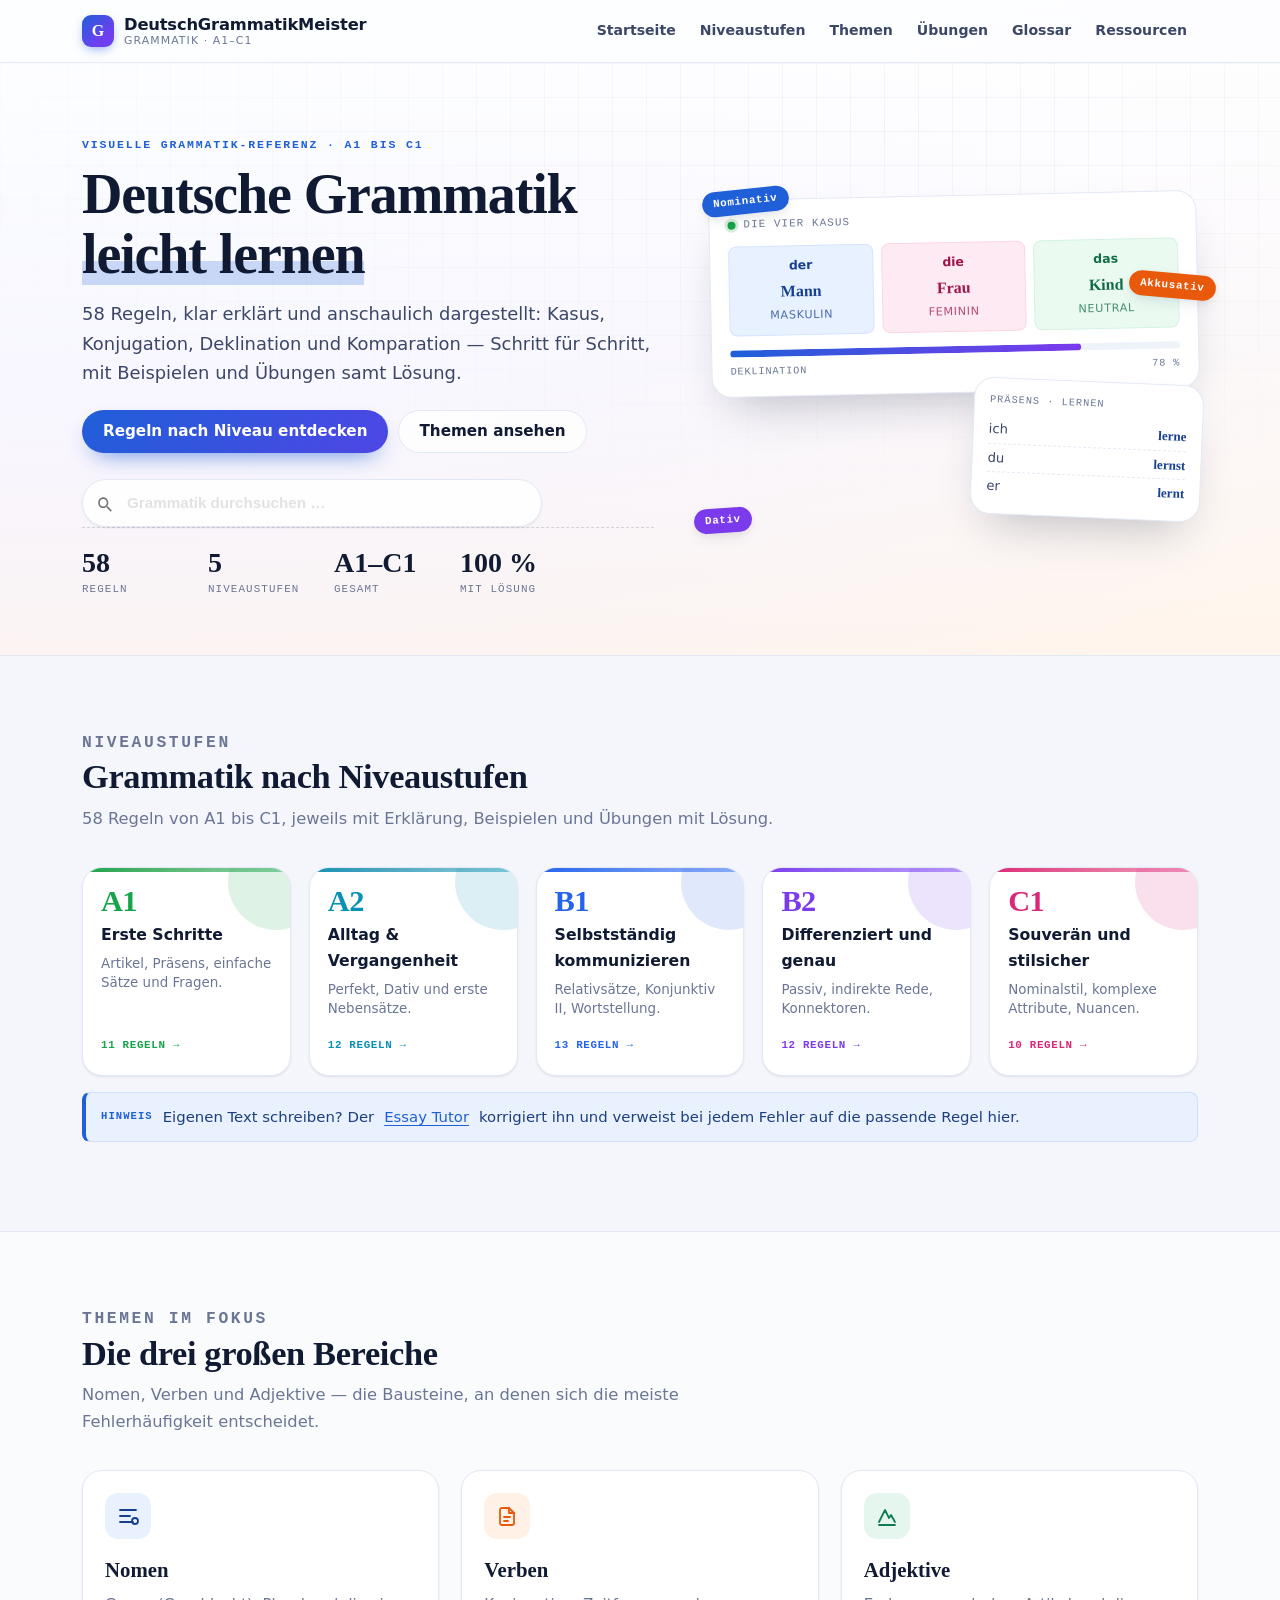
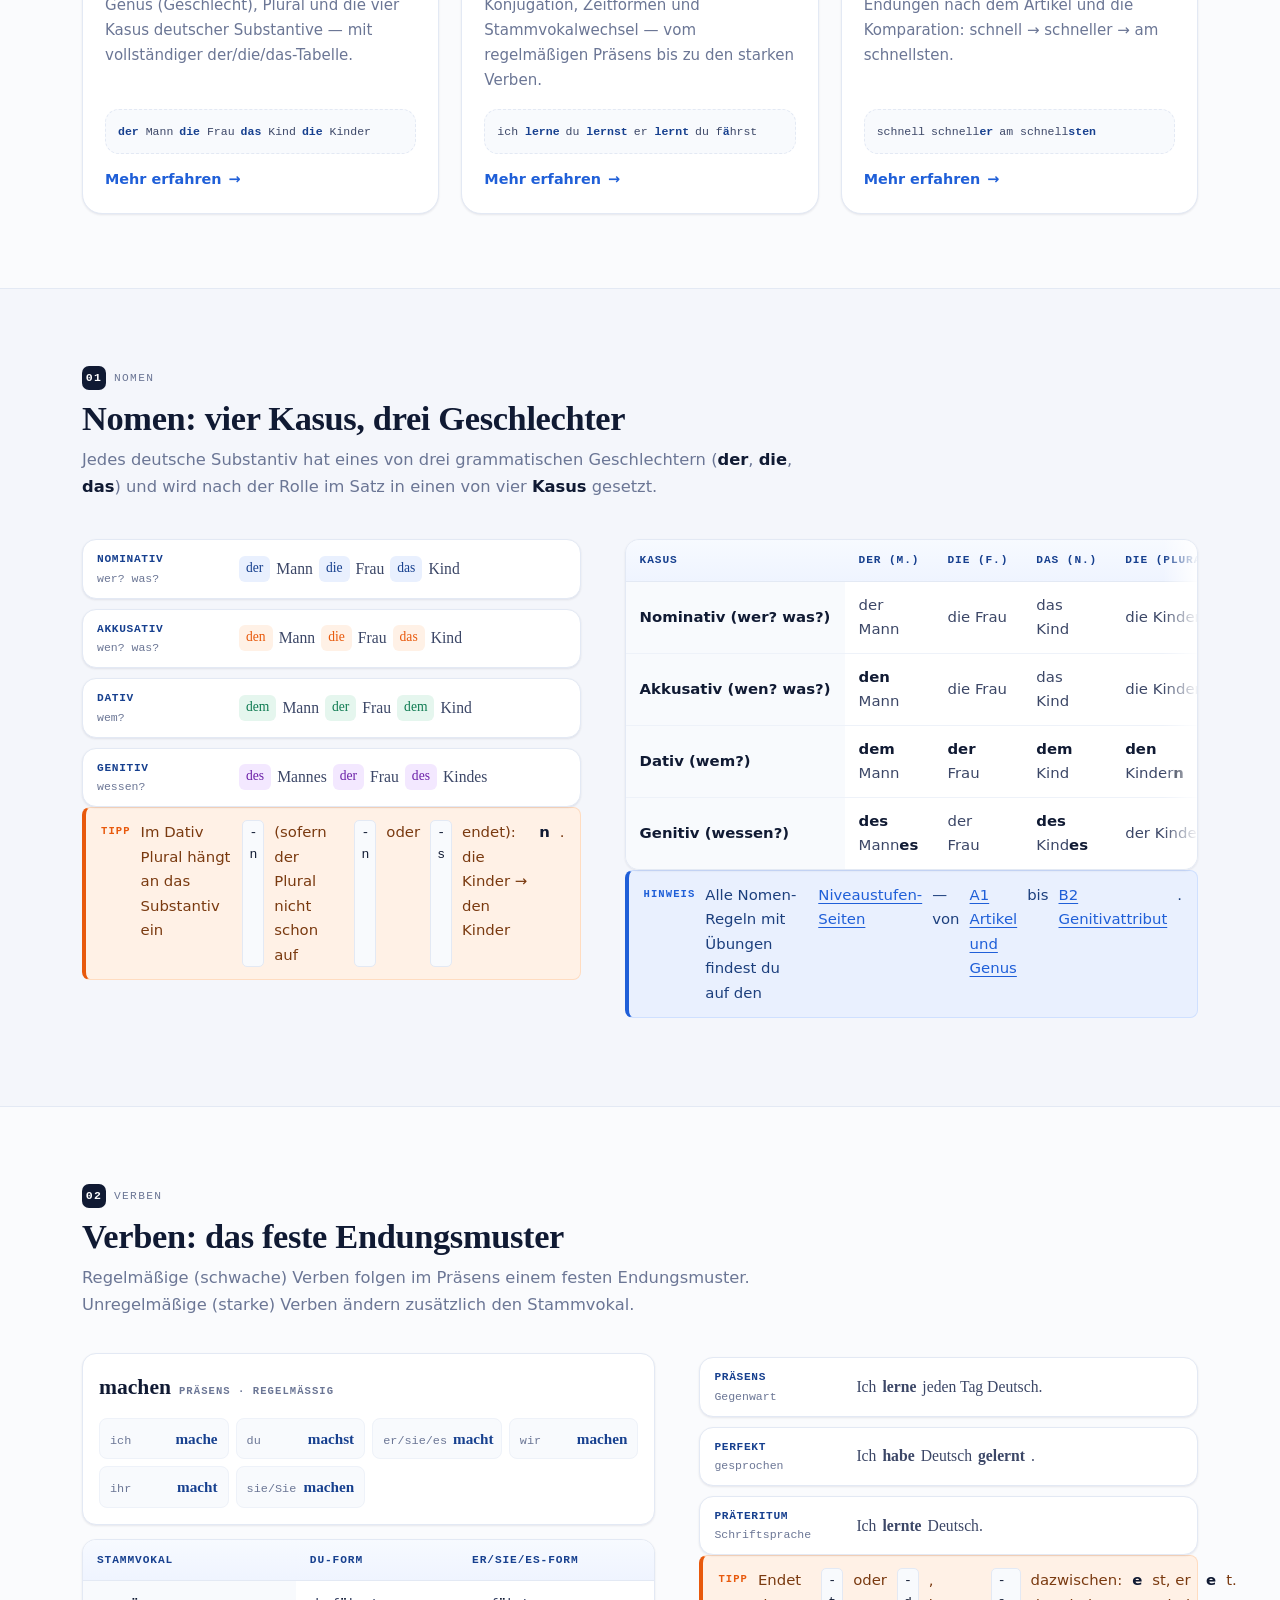
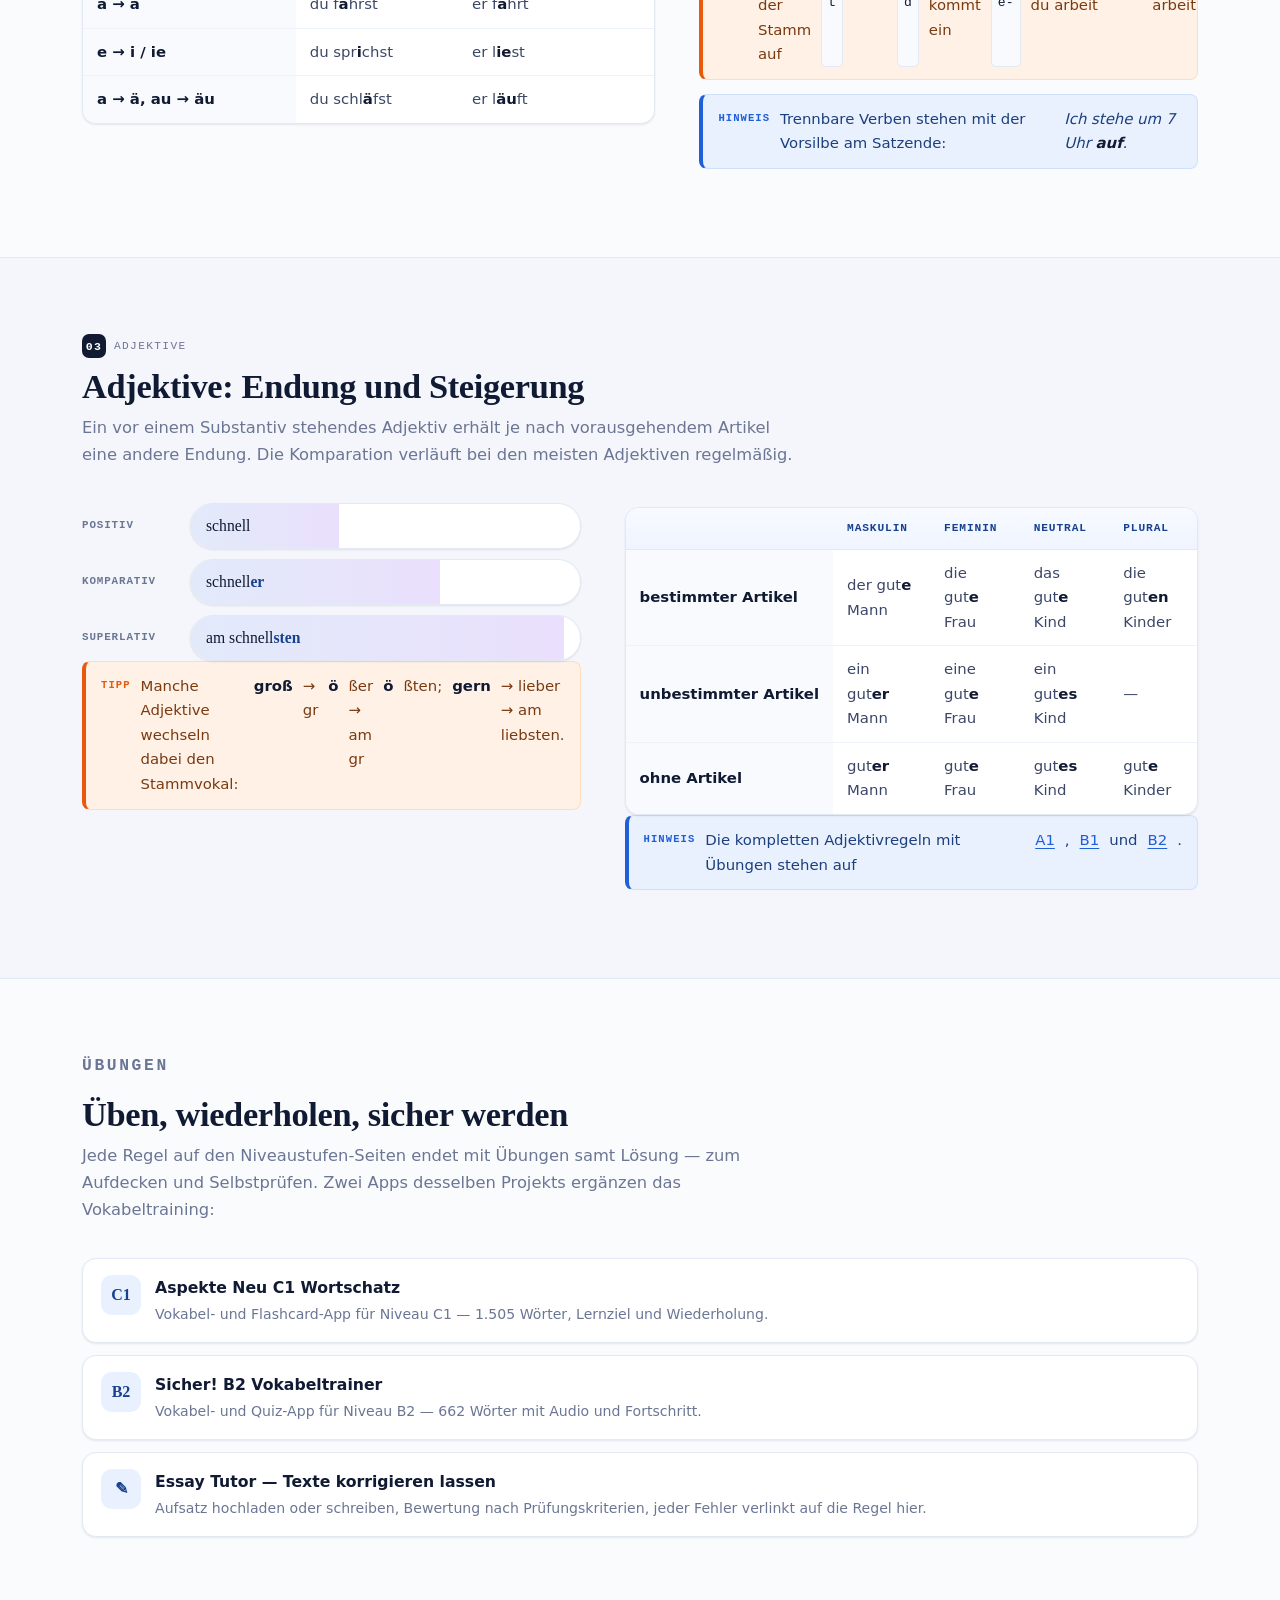
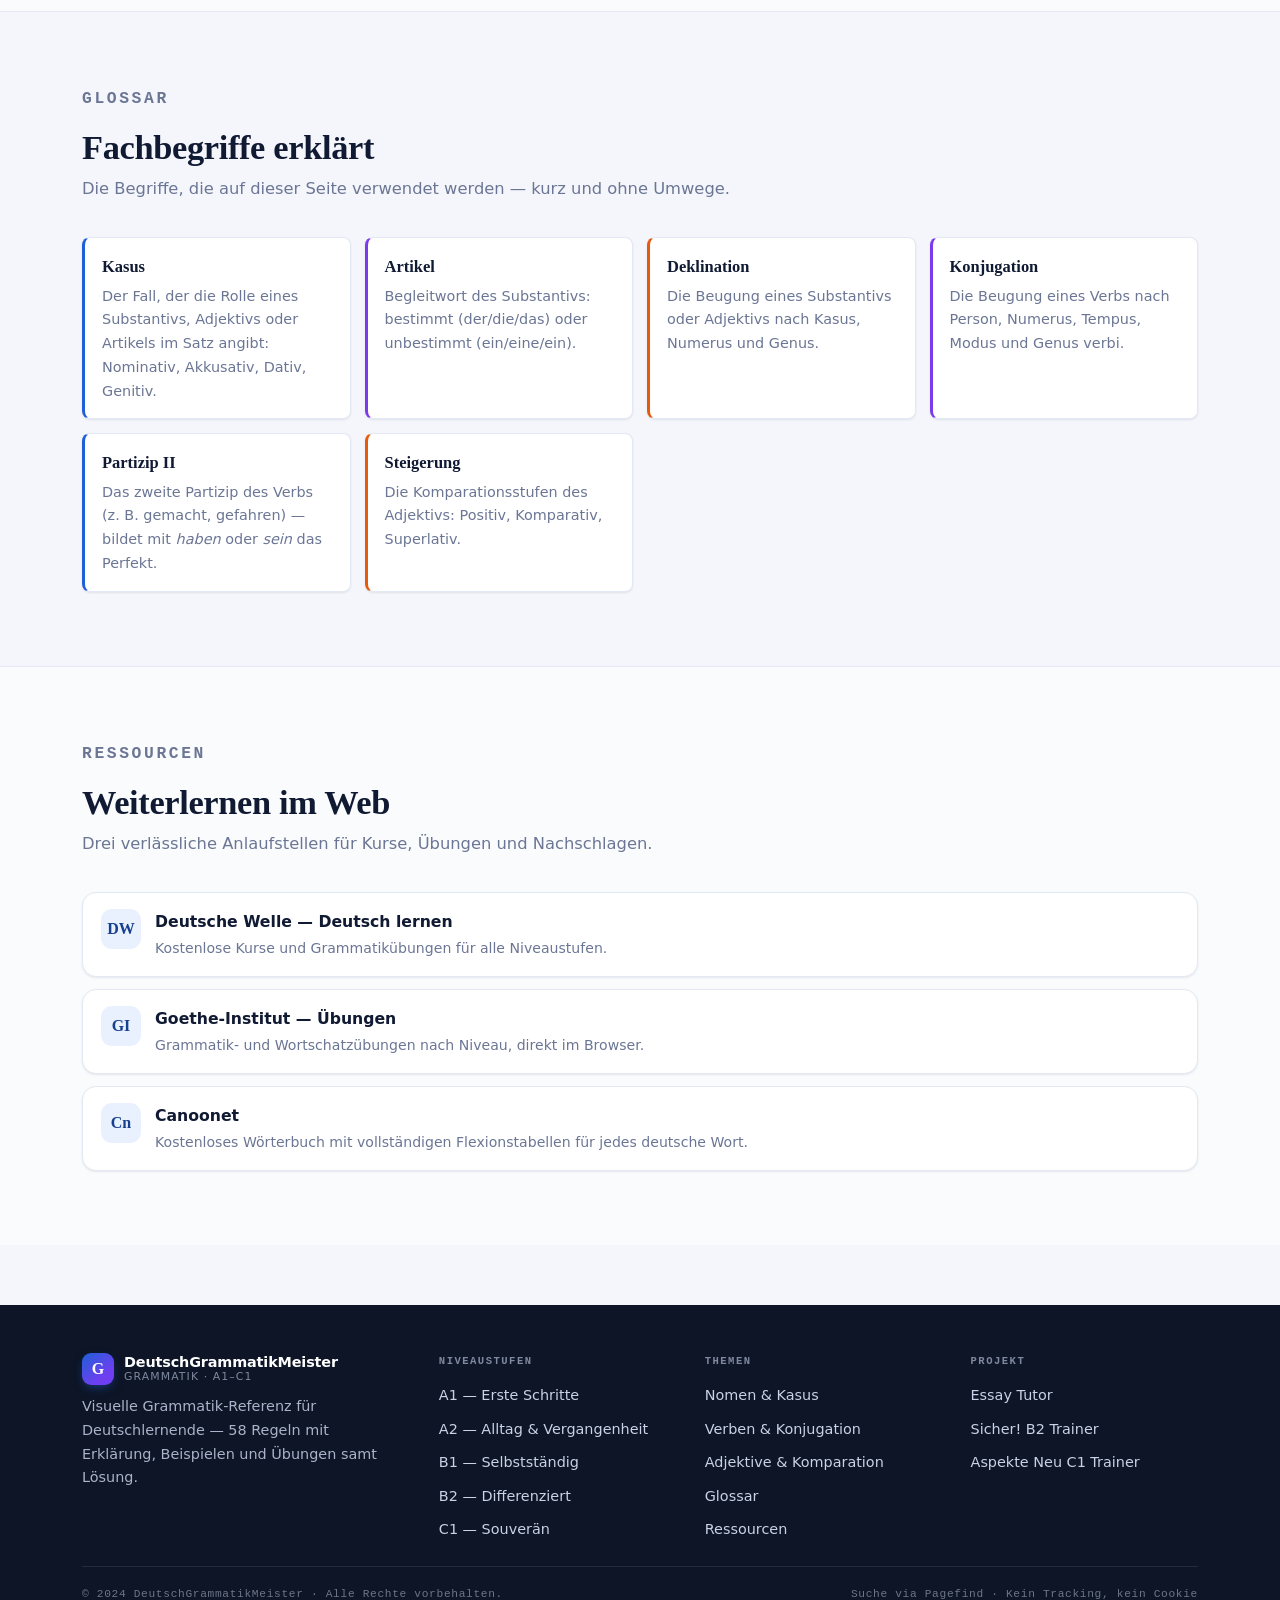
==== commit ba4d072a: "Grammatik: visual redesign + responsive level pages - Rework index.html and a1-c1.html into a card-b" ====
--- a/apps/grammatik/index.html
+++ b/apps/grammatik/index.html
@@ -3,20 +3,24 @@
 <head>
     <meta charset="UTF-8">
     <meta name="viewport" content="width=device-width, initial-scale=1.0">
-    <title>DeutschGrammatikMeister</title>
+    <title>DeutschGrammatikMeister — Deutsche Grammatik von A1 bis C1</title>
+    <meta name="description" content="Visuelle Grammatik-Referenz für Deutsch: 58 Regeln von A1 bis C1 mit Erklärungen, Beispielen, Tabellen und Übungen mit Lösung.">
     <link rel="stylesheet" href="style.css">
     <link href="pagefind/pagefind-ui.css" rel="stylesheet">
-    <style>#search-box{max-width:760px;margin:1.5rem auto;padding:0 1rem;--pagefind-ui-font:inherit}</style>
+    <style>#search{scroll-margin-top:80px}#search-box{max-width:460px;--pagefind-ui-font:inherit}</style>
 </head>
 <body>
-    <header>
+    <header class="site-header">
         <div class="container">
-            <h1>DeutschGrammatikMeister</h1>
-            <nav>
+            <a class="brand" href="#top">
+                <span class="brand-mark" aria-hidden="true">G</span>
+                <span class="brand-text">DeutschGrammatikMeister<small>Grammatik · A1–C1</small></span>
+            </a>
+            <nav class="site-nav" aria-label="Hauptnavigation">
                 <ul>
                     <li><a href="#top">Startseite</a></li>
                     <li><a href="#niveaus">Niveaustufen</a></li>
-                    <li><a href="#grammatik">Grammatik</a></li>
+                    <li><a href="#grammatik">Themen</a></li>
                     <li><a href="#uebungen">Übungen</a></li>
                     <li><a href="#glossar">Glossar</a></li>
                     <li><a href="#ressourcen">Ressourcen</a></li>
@@ -26,164 +30,419 @@
     </header>
 
     <main id="top">
-        <section id="search" data-pagefind-ignore><div id="search-box"></div></section>
         <section class="hero">
             <div class="container">
-                <h2 id="h-deutsche-grammatik-leicht-lernen">Deutsche Grammatik leicht lernen</h2>
-                <p>Lernen Sie die wichtigsten Grammatikthemen Schritt für Schritt und verbessern Sie so Ihre Deutschkenntnisse.</p>
-                <a href="#grammatik" class="button">Jetzt loslegen</a>
-            </div>
-        </section>
-
-        <section class="featured-topics" id="niveaus">
-            <div class="container">
-                <h2 id="h-niveaustufen">Grammatik nach Niveaustufen</h2>
-                <p>58 Regeln von A1 bis C1, jeweils mit Erklärung, Beispielen und Übungen mit Lösung.</p>
+                <div class="hero-copy">
+                    <p class="eyebrow">Visuelle Grammatik-Referenz · A1 bis C1</p>
+                    <h1 id="h-deutsche-grammatik-leicht-lernen">Deutsche Grammatik <span class="hl">leicht lernen</span></h1>
+                    <p class="lede">58 Regeln, klar erklärt und anschaulich dargestellt: Kasus, Konjugation, Deklination und Komparation — Schritt für Schritt, mit Beispielen und Übungen samt Lösung.</p>
+                    <div class="hero-cta">
+                        <a class="btn btn-primary" href="#niveaus">Regeln nach Niveau entdecken</a>
+                        <a class="btn btn-ghost" href="#grammatik">Themen ansehen</a>
+                    </div>
+                    <div class="hero-search" id="search" data-pagefind-ignore>
+                        <div id="search-box"></div>
+                    </div>
+                    <dl class="hero-stats" data-pagefind-ignore>
+                        <div><dt>58</dt><dd>Regeln</dd></div>
+                        <div><dt>5</dt><dd>Niveaustufen</dd></div>
+                        <div><dt>A1–C1</dt><dd>Gesamt</dd></div>
+                        <div><dt>100 %</dt><dd>Mit Lösung</dd></div>
+                    </dl>
+                </div>
+
+                <div class="hero-art" aria-hidden="true" data-pagefind-ignore>
+                    <div class="art-card art-main">
+                        <div class="art-head"><span class="dot"></span> Die vier Kasus</div>
+                        <div class="art-grid">
+                            <span class="art-chip m">der<b>Mann</b><span>maskulin</span></span>
+                            <span class="art-chip f">die<b>Frau</b><span>feminin</span></span>
+                            <span class="art-chip n">das<b>Kind</b><span>neutral</span></span>
+                        </div>
+                        <div class="art-meter">
+                            <div class="track"><i style="--w:78%"></i></div>
+                            <div class="lbl"><span>Deklination</span><span>78 %</span></div>
+                        </div>
+                    </div>
+                    <div class="art-card art-side">
+                        <div class="t">Präsens · lernen</div>
+                        <ul>
+                            <li>ich <em>lerne</em></li>
+                            <li>du <em>lernst</em></li>
+                            <li>er <em>lernt</em></li>
+                        </ul>
+                    </div>
+                    <div class="art-pills">
+                        <span class="art-pill p1">Nominativ</span>
+                        <span class="art-pill p2">Akkusativ</span>
+                        <span class="art-pill p3">Dativ</span>
+                    </div>
+                </div>
+            </div>
+        </section>
+
+        <section class="section" id="niveaus">
+            <div class="container">
+                <div class="section-head">
+                    <p class="eyebrow">Niveaustufen</p>
+                    <h2 id="h-niveaustufen">Grammatik nach Niveaustufen</h2>
+                    <p>58 Regeln von A1 bis C1, jeweils mit Erklärung, Beispielen und Übungen mit Lösung.</p>
+                </div>
                 <div class="levels">
-                    <a href="a1.html"><strong>A1</strong>Erste Schritte</a>
-                    <a href="a2.html"><strong>A2</strong>Alltag und Vergangenheit</a>
-                    <a href="b1.html"><strong>B1</strong>Selbstständig kommunizieren</a>
-                    <a href="b2.html"><strong>B2</strong>Differenziert und genau</a>
-                    <a href="c1.html"><strong>C1</strong>Souverän und stilsicher</a>
-                </div>
-                <p class="hint">Eigenen Text schreiben? Der <a href="https://my-essay-tutor.onrender.com/ui/">Essay Tutor</a> korrigiert ihn und verweist bei jedem Fehler auf die passende Regel hier.</p>
-            </div>
-        </section>
-
-        <section class="featured-topics" id="grammatik">
-            <div class="container">
-                <h2 id="h-themen-im-fokus">Themen im Fokus</h2>
-                <div class="topic-list">
-                    <div class="topic">
-                        <h3 id="h-nomen">Nomen</h3>
-                        <p>Erfahren Sie mehr über Genus (Geschlecht), Plural und Kasus deutscher Substantive.</p>
-                        <a href="#nomen">Mehr erfahren</a>
-                    </div>
-                    <div class="topic">
-                        <h3 id="h-verben">Verben</h3>
-                        <p>Erfahren Sie mehr über Konjugation, Zeitformen und den Gebrauch deutscher Verben.</p>
-                        <a href="#verben">Mehr erfahren</a>
-                    </div>
-                    <div class="topic">
-                        <h3 id="h-adjektive">Adjektive</h3>
-                        <p>Erfahren Sie mehr über die Komparation (Steigerung) und die Kongruenz von Adjektiven mit dem Substantiv.</p>
-                        <a href="#adjektive">Mehr erfahren</a>
-                    </div>
-                </div>
-            </div>
-        </section>
-
-        <section class="detail" id="nomen">
-            <div class="container">
-                <h2 id="h-nomen">Nomen</h2>
-                <p>Jedes deutsche Substantiv hat eines von drei grammatischen Geschlechtern (<strong>der</strong>, <strong>die</strong>, <strong>das</strong>) und wird nach der Rolle im Satz in einen von vier <strong>Kasus</strong> gesetzt.</p>
-                <div class="table-wrap">
-                    <table>
-                        <thead>
-                            <tr><th>Kasus</th><th>der (m.)</th><th>die (f.)</th><th>das (n.)</th><th>die (Plural)</th></tr>
-                        </thead>
-                        <tbody>
-                            <tr><td>Nominativ (wer? was?)</td><td>der Mann</td><td>die Frau</td><td>das Kind</td><td>die Kinder</td></tr>
-                            <tr><td>Akkusativ (wen? was?)</td><td>den Mann</td><td>die Frau</td><td>das Kind</td><td>die Kinder</td></tr>
-                            <tr><td>Dativ (wem?)</td><td>dem Mann</td><td>der Frau</td><td>dem Kind</td><td>den Kindern</td></tr>
-                            <tr><td>Genitiv (wessen?)</td><td>des Mannes</td><td>der Frau</td><td>des Kindes</td><td>der Kinder</td></tr>
-                        </tbody>
-                    </table>
-                </div>
-                <p class="hint">Tipp: Im Dativ Plural hängt an das Substantiv ein <code>-n</code> (sofern der Plural nicht schon auf <code>-n</code> oder <code>-s</code> endet): die Kinder → den Kinder<strong>n</strong>.</p>
-            </div>
-        </section>
-
-        <section class="detail" id="verben">
-            <div class="container">
-                <h2 id="h-verben">Verben</h2>
-                <p>Regelmäßige (schwache) Verben folgen im Präsens einem festen Endungsmuster:</p>
-                <div class="table-wrap">
-                    <table>
-                        <thead>
-                            <tr><th>Person</th><th>machen</th></tr>
-                        </thead>
-                        <tbody>
-                            <tr><td>ich</td><td>mach<strong>e</strong></td></tr>
-                            <tr><td>du</td><td>mach<strong>st</strong></td></tr>
-                            <tr><td>er/sie/es</td><td>mach<strong>t</strong></td></tr>
-                            <tr><td>wir</td><td>mach<strong>en</strong></td></tr>
-                            <tr><td>ihr</td><td>mach<strong>t</strong></td></tr>
-                            <tr><td>sie/Sie</td><td>mach<strong>en</strong></td></tr>
-                        </tbody>
-                    </table>
-                </div>
-                <p>Unregelmäßige (starke) Verben können im <em>du</em>- und <em>er/sie/es</em>-Form den Stammvokal ändern: <strong>fahren</strong> → du f<strong>ä</strong>hrst, er f<strong>ä</strong>hrt; <strong>sehen</strong> → du s<strong>ie</strong>hst, er s<strong>ie</strong>ht.</p>
-                <p class="hint">Die wichtigsten Zeitformen: Präsens (Gegenwart), Perfekt (haben/sein + Partizip II – gesprochene Sprache), Präteritum (v. a. Schriftsprache).</p>
-            </div>
-        </section>
-
-        <section class="detail" id="adjektive">
-            <div class="container">
-                <h2 id="h-adjektive">Adjektive</h2>
-                <p>Ein vor einem Substantiv stehendes Adjektiv erhält je nach vorausgehendem Artikel (der/die/das bzw. ein/eine/ein bzw. ohne Artikel) eine andere Endung. Mit bestimmtem Artikel (der/die/das) im Nominativ:</p>
-                <div class="table-wrap">
-                    <table>
-                        <thead>
-                            <tr><th></th><th>maskulin</th><th>feminin</th><th>neutral</th><th>Plural</th></tr>
-                        </thead>
-                        <tbody>
-                            <tr><td>Nominativ</td><td>der gut<strong>e</strong> Mann</td><td>die gut<strong>e</strong> Frau</td><td>das gut<strong>e</strong> Kind</td><td>die gut<strong>en</strong> Kinder</td></tr>
-                        </tbody>
-                    </table>
-                </div>
-                <p>Die Komparation (Steigerung) verläuft bei den meisten Adjektiven regelmäßig: <strong>schnell</strong> → schnell<strong>er</strong> (Komparativ) → am schnell<strong>sten</strong> (Superlativ). Manche Adjektive wechseln dabei den Stammvokal: <strong>groß</strong> → gr<strong>ö</strong>ßer → am gr<strong>ö</strong>ßten.</p>
-            </div>
-        </section>
-
-        <section class="detail" id="uebungen">
-            <div class="container">
-                <h2 id="h-uebungen">Übungen</h2>
-                <p>Diese Seite ist derzeit eine reine Grammatikreferenz – ohne eigenen Übungsteil. Hier gelangen Sie zu zwei wirklich funktionierenden Vokabel-/Quiz-Apps desselben Projekts:</p>
+                    <a class="level-card lv-a1" href="a1.html">
+                        <span class="badge">A1</span>
+                        <span class="lv-title">Erste Schritte</span>
+                        <span class="lv-sub">Artikel, Präsens, einfache Sätze und Fragen.</span>
+                        <span class="lv-meta">11 Regeln →</span>
+                    </a>
+                    <a class="level-card lv-a2" href="a2.html">
+                        <span class="badge">A2</span>
+                        <span class="lv-title">Alltag &amp; Vergangenheit</span>
+                        <span class="lv-sub">Perfekt, Dativ und erste Nebensätze.</span>
+                        <span class="lv-meta">12 Regeln →</span>
+                    </a>
+                    <a class="level-card lv-b1" href="b1.html">
+                        <span class="badge">B1</span>
+                        <span class="lv-title">Selbstständig kommunizieren</span>
+                        <span class="lv-sub">Relativsätze, Konjunktiv II, Wortstellung.</span>
+                        <span class="lv-meta">13 Regeln →</span>
+                    </a>
+                    <a class="level-card lv-b2" href="b2.html">
+                        <span class="badge">B2</span>
+                        <span class="lv-title">Differenziert und genau</span>
+                        <span class="lv-sub">Passiv, indirekte Rede, Konnektoren.</span>
+                        <span class="lv-meta">12 Regeln →</span>
+                    </a>
+                    <a class="level-card lv-c1" href="c1.html">
+                        <span class="badge">C1</span>
+                        <span class="lv-title">Souverän und stilsicher</span>
+                        <span class="lv-sub">Nominalstil, komplexe Attribute, Nuancen.</span>
+                        <span class="lv-meta">10 Regeln →</span>
+                    </a>
+                </div>
+                <p class="hint info">Eigenen Text schreiben? Der <a href="https://my-essay-tutor.onrender.com/ui/">Essay Tutor</a> korrigiert ihn und verweist bei jedem Fehler auf die passende Regel hier.</p>
+            </div>
+        </section>
+
+        <section class="section alt" id="grammatik">
+            <div class="container">
+                <div class="section-head">
+                    <p class="eyebrow">Themen im Fokus</p>
+                    <h2 id="h-themen-im-fokus">Die drei großen Bereiche</h2>
+                    <p>Nomen, Verben und Adjektive — die Bausteine, an denen sich die meiste Fehlerhäufigkeit entscheidet.</p>
+                </div>
+                <div class="topics">
+                    <article class="topic">
+                        <span class="ico" aria-hidden="true">
+                            <svg width="24" height="24" viewBox="0 0 24 24" fill="none" stroke="currentColor" stroke-width="1.8" stroke-linecap="round" stroke-linejoin="round"><path d="M4 6h16M4 12h10M4 18h13"/><circle cx="19" cy="17" r="3"/></svg>
+                        </span>
+                        <h3 id="h-topic-nomen">Nomen</h3>
+                        <p>Genus (Geschlecht), Plural und die vier Kasus deutscher Substantive — mit vollständiger der/die/das-Tabelle.</p>
+                        <div class="preview" aria-hidden="true">
+                            <span><i>der</i> Mann</span><span><i>die</i> Frau</span><span><i>das</i> Kind</span>
+                            <span><i>die</i> Kinder</span>
+                        </div>
+                        <a class="more" href="#nomen">Mehr erfahren <span class="arw" aria-hidden="true">→</span></a>
+                    </article>
+                    <article class="topic">
+                        <span class="ico" aria-hidden="true">
+                            <svg width="24" height="24" viewBox="0 0 24 24" fill="none" stroke="currentColor" stroke-width="1.8" stroke-linecap="round" stroke-linejoin="round"><path d="M5 19V6a2 2 0 0 1 2-2h7l5 5v10a2 2 0 0 1-2 2H7a2 2 0 0 1-2-2Z"/><path d="M14 4v5h5"/><path d="M9 13h6M9 17h4"/></svg>
+                        </span>
+                        <h3 id="h-topic-verben">Verben</h3>
+                        <p>Konjugation, Zeitformen und Stammvokalwechsel — vom regelmäßigen Präsens bis zu den starken Verben.</p>
+                        <div class="preview" aria-hidden="true">
+                            <span>ich <i>lerne</i></span><span>du <i>lernst</i></span><span>er <i>lernt</i></span>
+                            <span>du f<i>ä</i>hrst</span>
+                        </div>
+                        <a class="more" href="#verben">Mehr erfahren <span class="arw" aria-hidden="true">→</span></a>
+                    </article>
+                    <article class="topic">
+                        <span class="ico" aria-hidden="true">
+                            <svg width="24" height="24" viewBox="0 0 24 24" fill="none" stroke="currentColor" stroke-width="1.8" stroke-linecap="round" stroke-linejoin="round"><path d="M4 18 10 6l4 8 2-3 4 7"/><path d="M4 21h16"/></svg>
+                        </span>
+                        <h3 id="h-topic-adjektive">Adjektive</h3>
+                        <p>Endungen nach dem Artikel und die Komparation: schnell → schneller → am schnellsten.</p>
+                        <div class="preview" aria-hidden="true">
+                            <span>schnell</span><span>schnell<i>er</i></span><span>am schnell<i>sten</i></span>
+                        </div>
+                        <a class="more" href="#adjektive">Mehr erfahren <span class="arw" aria-hidden="true">→</span></a>
+                    </article>
+                </div>
+            </div>
+        </section>
+
+        <section class="section detail" id="nomen">
+            <div class="container">
+                <div class="section-head">
+                    <span class="num-tag"><b>01</b> Nomen</span>
+                    <h2 id="h-nomen">Nomen: vier Kasus, drei Geschlechter</h2>
+                    <p>Jedes deutsche Substantiv hat eines von drei grammatischen Geschlechtern (<strong>der</strong>, <strong>die</strong>, <strong>das</strong>) und wird nach der Rolle im Satz in einen von vier <strong>Kasus</strong> gesetzt.</p>
+                </div>
+                <div class="detail-grid">
+                    <div>
+                        <div class="case-flow" data-pagefind-ignore>
+                            <div class="case-row">
+                                <div class="k">Nominativ <span>wer? was?</span></div>
+                                <div class="v"><span class="art">der</span> Mann <span class="art">die</span> Frau <span class="art">das</span> Kind</div>
+                            </div>
+                            <div class="case-row">
+                                <div class="k">Akkusativ <span>wen? was?</span></div>
+                                <div class="v"><span class="art">den</span> Mann <span class="art">die</span> Frau <span class="art">das</span> Kind</div>
+                            </div>
+                            <div class="case-row">
+                                <div class="k">Dativ <span>wem?</span></div>
+                                <div class="v"><span class="art">dem</span> Mann <span class="art">der</span> Frau <span class="art">dem</span> Kind</div>
+                            </div>
+                            <div class="case-row">
+                                <div class="k">Genitiv <span>wessen?</span></div>
+                                <div class="v"><span class="art">des</span> Mannes <span class="art">der</span> Frau <span class="art">des</span> Kindes</div>
+                            </div>
+                        </div>
+                        <p class="hint">Im Dativ Plural hängt an das Substantiv ein <code>-n</code> (sofern der Plural nicht schon auf <code>-n</code> oder <code>-s</code> endet): die Kinder → den Kinder<strong>n</strong>.</p>
+                    </div>
+                    <div>
+                        <div class="table-wrap">
+                            <table>
+                                <thead>
+                                    <tr><th scope="col">Kasus</th><th scope="col">der (m.)</th><th scope="col">die (f.)</th><th scope="col">das (n.)</th><th scope="col">die (Plural)</th></tr>
+                                </thead>
+                                <tbody>
+                                    <tr><th scope="row">Nominativ (wer? was?)</th><td>der Mann</td><td>die Frau</td><td>das Kind</td><td>die Kinder</td></tr>
+                                    <tr><th scope="row">Akkusativ (wen? was?)</th><td><strong>den</strong> Mann</td><td>die Frau</td><td>das Kind</td><td>die Kinder</td></tr>
+                                    <tr><th scope="row">Dativ (wem?)</th><td><strong>dem</strong> Mann</td><td><strong>der</strong> Frau</td><td><strong>dem</strong> Kind</td><td><strong>den</strong> Kinder<strong>n</strong></td></tr>
+                                    <tr><th scope="row">Genitiv (wessen?)</th><td><strong>des</strong> Mann<strong>es</strong></td><td>der Frau</td><td><strong>des</strong> Kind<strong>es</strong></td><td>der Kinder</td></tr>
+                                </tbody>
+                            </table>
+                        </div>
+                        <p class="hint info">Alle Nomen-Regeln mit Übungen findest du auf den <a href="#niveaus">Niveaustufen-Seiten</a> — von <a href="a1.html">A1 Artikel und Genus</a> bis <a href="b2.html">B2 Genitivattribut</a>.</p>
+                    </div>
+                </div>
+            </div>
+        </section>
+
+        <section class="section alt detail" id="verben">
+            <div class="container">
+                <div class="section-head">
+                    <span class="num-tag"><b>02</b> Verben</span>
+                    <h2 id="h-verben">Verben: das feste Endungsmuster</h2>
+                    <p>Regelmäßige (schwache) Verben folgen im Präsens einem festen Endungsmuster. Unregelmäßige (starke) Verben ändern zusätzlich den Stammvokal.</p>
+                </div>
+                <div class="detail-grid rev">
+                    <div>
+                        <div class="conj" data-pagefind-ignore>
+                            <div class="verb">machen <small>Präsens · regelmäßig</small></div>
+                            <ul>
+                                <li><span class="p">ich</span><b>mache</b></li>
+                                <li><span class="p">du</span><b>machst</b></li>
+                                <li><span class="p">er/sie/es</span><b>macht</b></li>
+                                <li><span class="p">wir</span><b>machen</b></li>
+                                <li><span class="p">ihr</span><b>macht</b></li>
+                                <li><span class="p">sie/Sie</span><b>machen</b></li>
+                            </ul>
+                        </div>
+                        <div class="table-wrap" style="margin-top:14px">
+                            <table>
+                                <thead>
+                                    <tr><th scope="col">Stammvokal</th><th scope="col">du-Form</th><th scope="col">er/sie/es-Form</th></tr>
+                                </thead>
+                                <tbody>
+                                    <tr><th scope="row">a → ä</th><td>du f<strong>ä</strong>hrst</td><td>er f<strong>ä</strong>hrt</td></tr>
+                                    <tr><th scope="row">e → i / ie</th><td>du spr<strong>i</strong>chst</td><td>er l<strong>ie</strong>st</td></tr>
+                                    <tr><th scope="row">a → ä, au → äu</th><td>du schl<strong>ä</strong>fst</td><td>er l<strong>äu</strong>ft</td></tr>
+                                </tbody>
+                            </table>
+                        </div>
+                    </div>
+                    <div>
+                        <div class="case-flow" data-pagefind-ignore>
+                            <div class="case-row">
+                                <div class="k">Präsens <span>Gegenwart</span></div>
+                                <div class="v">Ich <b>lerne</b> jeden Tag Deutsch.</div>
+                            </div>
+                            <div class="case-row">
+                                <div class="k">Perfekt <span>gesprochen</span></div>
+                                <div class="v">Ich <b>habe</b> Deutsch <b>gelernt</b>.</div>
+                            </div>
+                            <div class="case-row">
+                                <div class="k">Präteritum <span>Schriftsprache</span></div>
+                                <div class="v">Ich <b>lernte</b> Deutsch.</div>
+                            </div>
+                        </div>
+                        <p class="hint">Endet der Stamm auf <code>-t</code> oder <code>-d</code>, kommt ein <code>-e-</code> dazwischen: du arbeit<strong>e</strong>st, er arbeit<strong>e</strong>t.</p>
+                        <p class="hint info">Trennbare Verben stehen mit der Vorsilbe am Satzende: <em>Ich stehe um 7 Uhr <strong>auf</strong>.</em></p>
+                    </div>
+                </div>
+            </div>
+        </section>
+
+        <section class="section detail" id="adjektive">
+            <div class="container">
+                <div class="section-head">
+                    <span class="num-tag"><b>03</b> Adjektive</span>
+                    <h2 id="h-adjektive">Adjektive: Endung und Steigerung</h2>
+                    <p>Ein vor einem Substantiv stehendes Adjektiv erhält je nach vorausgehendem Artikel eine andere Endung. Die Komparation verläuft bei den meisten Adjektiven regelmäßig.</p>
+                </div>
+                <div class="detail-grid">
+                    <div>
+                        <div class="ladder" data-pagefind-ignore>
+                            <div class="ladder-row">
+                                <span class="stage">Positiv</span>
+                                <div class="ladder-bar" style="--w:38%"><span>schnell</span></div>
+                            </div>
+                            <div class="ladder-row">
+                                <span class="stage">Komparativ</span>
+                                <div class="ladder-bar" style="--w:64%"><span>schnell<b>er</b></span></div>
+                            </div>
+                            <div class="ladder-row">
+                                <span class="stage">Superlativ</span>
+                                <div class="ladder-bar" style="--w:96%"><span>am schnell<b>sten</b></span></div>
+                            </div>
+                        </div>
+                        <p class="hint">Manche Adjektive wechseln dabei den Stammvokal: <strong>groß</strong> → gr<strong>ö</strong>ßer → am gr<strong>ö</strong>ßten; <strong>gern</strong> → lieber → am liebsten.</p>
+                    </div>
+                    <div>
+                        <div class="table-wrap">
+                            <table>
+                                <thead>
+                                    <tr><th scope="col"></th><th scope="col">maskulin</th><th scope="col">feminin</th><th scope="col">neutral</th><th scope="col">Plural</th></tr>
+                                </thead>
+                                <tbody>
+                                    <tr><th scope="row">bestimmter Artikel</th><td>der gut<strong>e</strong> Mann</td><td>die gut<strong>e</strong> Frau</td><td>das gut<strong>e</strong> Kind</td><td>die gut<strong>en</strong> Kinder</td></tr>
+                                    <tr><th scope="row">unbestimmter Artikel</th><td>ein gut<strong>er</strong> Mann</td><td>eine gut<strong>e</strong> Frau</td><td>ein gut<strong>es</strong> Kind</td><td>—</td></tr>
+                                    <tr><th scope="row">ohne Artikel</th><td>gut<strong>er</strong> Mann</td><td>gut<strong>e</strong> Frau</td><td>gut<strong>es</strong> Kind</td><td>gut<strong>e</strong> Kinder</td></tr>
+                                </tbody>
+                            </table>
+                        </div>
+                        <p class="hint info">Die kompletten Adjektivregeln mit Übungen stehen auf <a href="a1.html">A1</a>, <a href="b1.html">B1</a> und <a href="b2.html">B2</a>.</p>
+                    </div>
+                </div>
+            </div>
+        </section>
+
+        <section class="section alt detail" id="uebungen">
+            <div class="container">
+                <div class="section-head">
+                    <p class="eyebrow">Übungen</p>
+                    <h2 id="h-uebungen">Üben, wiederholen, sicher werden</h2>
+                    <p>Jede Regel auf den Niveaustufen-Seiten endet mit Übungen samt Lösung — zum Aufdecken und Selbstprüfen. Zwei Apps desselben Projekts ergänzen das Vokabeltraining:</p>
+                </div>
                 <ul class="link-list">
-                    <li><a href="https://github.com/Kutlu24/Aspekte-Neu-C1-Wortschatz" target="_blank" rel="noopener">Aspekte Neu C1 Wortschatz</a> – Vokabel-/Flashcard-App für Niveau C1.</li>
-                    <li><a href="https://github.com/Kutlu24/HEY-Bist-Du-Sicher-B2" target="_blank" rel="noopener">Sicher! B2 Vokabeltrainer</a> – Vokabel-/Quiz-App für Niveau B2.</li>
+                    <li><a class="link-card" href="https://github.com/Kutlu24/Aspekte-Neu-C1-Wortschatz" target="_blank" rel="noopener">
+                        <span class="tile" aria-hidden="true">C1</span>
+                        <span><span class="t">Aspekte Neu C1 Wortschatz</span><span class="d">Vokabel- und Flashcard-App für Niveau C1 — 1.505 Wörter, Lernziel und Wiederholung.</span></span>
+                    </a></li>
+                    <li><a class="link-card" href="https://github.com/Kutlu24/HEY-Bist-Du-Sicher-B2" target="_blank" rel="noopener">
+                        <span class="tile" aria-hidden="true">B2</span>
+                        <span><span class="t">Sicher! B2 Vokabeltrainer</span><span class="d">Vokabel- und Quiz-App für Niveau B2 — 662 Wörter mit Audio und Fortschritt.</span></span>
+                    </a></li>
+                    <li><a class="link-card" href="https://my-essay-tutor.onrender.com/ui/">
+                        <span class="tile" aria-hidden="true">✎</span>
+                        <span><span class="t">Essay Tutor — Texte korrigieren lassen</span><span class="d">Aufsatz hochladen oder schreiben, Bewertung nach Prüfungskriterien, jeder Fehler verlinkt auf die Regel hier.</span></span>
+                    </a></li>
                 </ul>
             </div>
         </section>
 
-        <section class="detail" id="glossar">
-            <div class="container">
-                <h2 id="h-glossar">Glossar</h2>
+        <section class="section detail" id="glossar">
+            <div class="container">
+                <div class="section-head">
+                    <p class="eyebrow">Glossar</p>
+                    <h2 id="h-glossar">Fachbegriffe erklärt</h2>
+                    <p>Die Begriffe, die auf dieser Seite verwendet werden — kurz und ohne Umwege.</p>
+                </div>
                 <dl class="glossary">
-                    <dt>Kasus</dt><dd>Der Fall, der die Rolle eines Substantivs/Adjektivs/Artikels im Satz angibt (Nominativ, Akkusativ, Dativ, Genitiv).</dd>
-                    <dt>Artikel</dt><dd>Begleitwort des Substantivs: bestimmt (der/die/das) oder unbestimmt (ein/eine/ein).</dd>
-                    <dt>Deklination</dt><dd>Die Beugung eines Substantivs/Adjektivs nach den Kasus.</dd>
-                    <dt>Konjugation</dt><dd>Die Beugung eines Verbs nach Person und Tempus.</dd>
-                    <dt>Partizip II</dt><dd>Das zweite Partizip des Verbs (z. B. gemacht, gefahren) – bildet mit haben/sein das Perfekt.</dd>
-                    <dt>Steigerung</dt><dd>Die Komparationsstufen des Adjektivs: Positiv, Komparativ, Superlativ.</dd>
+                    <div><dt>Kasus</dt><dd>Der Fall, der die Rolle eines Substantivs, Adjektivs oder Artikels im Satz angibt: Nominativ, Akkusativ, Dativ, Genitiv.</dd></div>
+                    <div><dt>Artikel</dt><dd>Begleitwort des Substantivs: bestimmt (der/die/das) oder unbestimmt (ein/eine/ein).</dd></div>
+                    <div><dt>Deklination</dt><dd>Die Beugung eines Substantivs oder Adjektivs nach Kasus, Numerus und Genus.</dd></div>
+                    <div><dt>Konjugation</dt><dd>Die Beugung eines Verbs nach Person, Numerus, Tempus, Modus und Genus verbi.</dd></div>
+                    <div><dt>Partizip II</dt><dd>Das zweite Partizip des Verbs (z. B. gemacht, gefahren) — bildet mit <em>haben</em> oder <em>sein</em> das Perfekt.</dd></div>
+                    <div><dt>Steigerung</dt><dd>Die Komparationsstufen des Adjektivs: Positiv, Komparativ, Superlativ.</dd></div>
                 </dl>
             </div>
         </section>
 
-        <section class="detail" id="ressourcen">
-            <div class="container">
-                <h2 id="h-ressourcen">Ressourcen</h2>
+        <section class="section alt detail" id="ressourcen">
+            <div class="container">
+                <div class="section-head">
+                    <p class="eyebrow">Ressourcen</p>
+                    <h2 id="h-ressourcen">Weiterlernen im Web</h2>
+                    <p>Drei verlässliche Anlaufstellen für Kurse, Übungen und Nachschlagen.</p>
+                </div>
                 <ul class="link-list">
-                    <li><a href="https://learngerman.dw.com/de/overview" target="_blank" rel="noopener">Deutsche Welle – Deutsch Lernen</a> – kostenlose Kurse und Grammatikübungen.</li>
-                    <li><a href="https://www.goethe.de/de/spr/ueb.html" target="_blank" rel="noopener">Goethe-Institut – Übungen</a> – Grammatik- und Wortschatzübungen nach Niveau.</li>
-                    <li><a href="https://canoo.net/" target="_blank" rel="noopener">Canoonet</a> – kostenloses Wörterbuch mit vollständigen Flexionstabellen für jedes deutsche Wort.</li>
+                    <li><a class="link-card" href="https://learngerman.dw.com/de/overview" target="_blank" rel="noopener">
+                        <span class="tile" aria-hidden="true">DW</span>
+                        <span><span class="t">Deutsche Welle — Deutsch lernen</span><span class="d">Kostenlose Kurse und Grammatikübungen für alle Niveaustufen.</span></span>
+                    </a></li>
+                    <li><a class="link-card" href="https://www.goethe.de/de/spr/ueb.html" target="_blank" rel="noopener">
+                        <span class="tile" aria-hidden="true">GI</span>
+                        <span><span class="t">Goethe-Institut — Übungen</span><span class="d">Grammatik- und Wortschatzübungen nach Niveau, direkt im Browser.</span></span>
+                    </a></li>
+                    <li><a class="link-card" href="https://canoo.net/" target="_blank" rel="noopener">
+                        <span class="tile" aria-hidden="true">Cn</span>
+                        <span><span class="t">Canoonet</span><span class="d">Kostenloses Wörterbuch mit vollständigen Flexionstabellen für jedes deutsche Wort.</span></span>
+                    </a></li>
                 </ul>
             </div>
         </section>
     </main>
 
-    <footer>
+    <footer class="site-footer">
         <div class="container">
-            <p>&copy; 2024 DeutschGrammatikMeister. Alle Rechte vorbehalten.</p>
+            <div class="cols">
+                <div>
+                    <a class="brand" href="#top">
+                        <span class="brand-mark" aria-hidden="true">G</span>
+                        <span class="brand-text">DeutschGrammatikMeister<small>Grammatik · A1–C1</small></span>
+                    </a>
+                    <p>Visuelle Grammatik-Referenz für Deutschlernende — 58 Regeln mit Erklärung, Beispielen und Übungen samt Lösung.</p>
+                </div>
+                <div>
+                    <h4>Niveaustufen</h4>
+                    <ul>
+                        <li><a href="a1.html">A1 — Erste Schritte</a></li>
+                        <li><a href="a2.html">A2 — Alltag &amp; Vergangenheit</a></li>
+                        <li><a href="b1.html">B1 — Selbstständig</a></li>
+                        <li><a href="b2.html">B2 — Differenziert</a></li>
+                        <li><a href="c1.html">C1 — Souverän</a></li>
+                    </ul>
+                </div>
+                <div>
+                    <h4>Themen</h4>
+                    <ul>
+                        <li><a href="#nomen">Nomen &amp; Kasus</a></li>
+                        <li><a href="#verben">Verben &amp; Konjugation</a></li>
+                        <li><a href="#adjektive">Adjektive &amp; Komparation</a></li>
+                        <li><a href="#glossar">Glossar</a></li>
+                        <li><a href="#ressourcen">Ressourcen</a></li>
+                    </ul>
+                </div>
+                <div>
+                    <h4>Projekt</h4>
+                    <ul>
+                        <li><a href="https://my-essay-tutor.onrender.com/ui/">Essay Tutor</a></li>
+                        <li><a href="https://github.com/Kutlu24/HEY-Bist-Du-Sicher-B2">Sicher! B2 Trainer</a></li>
+                        <li><a href="https://github.com/Kutlu24/Aspekte-Neu-C1-Wortschatz">Aspekte Neu C1 Trainer</a></li>
+                    </ul>
+                </div>
+            </div>
+            <div class="bottom">
+                <span>© 2024 DeutschGrammatikMeister · Alle Rechte vorbehalten.</span>
+                <span>Suche via Pagefind · Kein Tracking, kein Cookie</span>
+            </div>
         </div>
     </footer>
+
     <script src="pagefind/pagefind-ui.js"></script>
     <script>
         window.addEventListener('DOMContentLoaded', function () {
             if (window.PagefindUI) new PagefindUI({ element: '#search-box', showSubResults: true, resetStyles: false,
                 translations: { placeholder: 'Grammatik durchsuchen …', zero_results: 'Keine Treffer für [SEARCH_TERM]' } });
         });
+        // mark horizontally scrollable tables so the edge fade only shows when needed
+        document.querySelectorAll('.table-wrap').forEach(function (w) {
+            var sync = function () { w.classList.toggle('scrollable', w.scrollWidth - w.clientWidth > 4); };
+            sync(); w.addEventListener('scroll', sync, { passive: true }); window.addEventListener('resize', sync);
+        });
     </script>
 </body>
 </html>
--- a/apps/grammatik/style.css
+++ b/apps/grammatik/style.css
@@ -1,186 +1,1128 @@
+/* ============================================================
+   DeutschGrammatikMeister — visual, responsive design system
+   Plain CSS, no build step.  A1–C1 level pages share this file.
+   ============================================================ */
+
+:root {
+  --bg: #f4f6fb;
+  --surface: #ffffff;
+  --surface-2: #f8fafd;
+  --ink: #101a33;
+  --ink-2: #3c4767;
+  --ink-3: #6b7695;
+  --line: #e3e9f4;
+  --line-2: #eef2f9;
+
+  --brand: #1f5fd8;
+  --brand-ink: #17408f;
+  --brand-soft: #e9f0fe;
+
+  --accent: #e8590c;
+  --accent-soft: #fff1e6;
+  --good: #0f7b52;
+  --good-soft: #e5f6ee;
+
+  --a1: #16a34a;
+  --a2: #0891b2;
+  --b1: #2563eb;
+  --b2: #7c3aed;
+  --c1: #db2777;
+
+  --level: var(--brand);
+  --level-soft: var(--brand-soft);
+
+  --font-display: "Charter", "Bitstream Charter", "Sitka Text", Cambria, Georgia, "Times New Roman", serif;
+  --font-body: ui-sans-serif, system-ui, -apple-system, "Segoe UI", Roboto, "Helvetica Neue", Arial, sans-serif;
+  --font-mono: ui-monospace, SFMono-Regular, "SF Mono", Menlo, Consolas, monospace;
+
+  --r-sm: 8px;
+  --r-md: 14px;
+  --r-lg: 20px;
+  --shadow-sm: 0 1px 2px rgba(16, 26, 51, .05), 0 1px 3px rgba(16, 26, 51, .04);
+  --shadow-md: 0 6px 18px -6px rgba(16, 26, 51, .14), 0 2px 6px rgba(16, 26, 51, .05);
+  --shadow-lg: 0 24px 48px -20px rgba(16, 26, 51, .28);
+
+  --wrap: 1180px;
+  --header-h: 62px;
+}
+
+*, *::before, *::after { box-sizing: border-box; }
+
+html {
+  -webkit-text-size-adjust: 100%;
+  scroll-behavior: smooth;
+  overflow-x: clip;
+}
+@media (prefers-reduced-motion: reduce) { html { scroll-behavior: auto; } }
+
 body {
-    font-family: Arial, sans-serif;
-    margin: 0;
-    padding: 0;
-    line-height: 1.6;
-    background-color: #f4f4f4;
-    color: #333;
+  margin: 0;
+  font-family: var(--font-body);
+  font-size: 16px;
+  line-height: 1.65;
+  color: var(--ink-2);
+  background:
+    radial-gradient(1100px 520px at 12% -10%, rgba(31, 95, 216, .07), transparent 60%),
+    radial-gradient(900px 460px at 96% 4%, rgba(219, 39, 119, .06), transparent 60%),
+    var(--bg);
+  overflow-x: clip;
+}
+
+img, svg { max-width: 100%; }
+a { color: var(--brand); text-underline-offset: 3px; }
+
+:focus-visible {
+  outline: 3px solid rgba(31, 95, 216, .55);
+  outline-offset: 2px;
+  border-radius: 6px;
 }
 
 .container {
-    width: 90%;
-    max-width: 1200px;
-    margin: 0 auto;
-}
-
-header {
-    background: #3498db;
-    padding: 1em 0;
-    color: white;
-    position: sticky;
-    top: 0;
-    z-index: 10;
-}
-
-header .container {
-    display: flex;
-    justify-content: space-between;
-    align-items: center;
-    flex-wrap: wrap;
-    gap: 10px;
-}
-
-header h1 {
-    margin: 0;
-    font-size: 1.4em;
-}
-
-header nav ul {
-    list-style: none;
-    padding: 0;
-    margin: 0;
-    display: flex;
-    flex-wrap: wrap;
-}
-
-header nav ul li {
-    margin-left: 20px;
-}
-
-header nav ul li a {
-    text-decoration: none;
-    color: white;
-}
-
-header nav ul li a:hover {
-    text-decoration: underline;
-}
-
-main {
-    padding: 2em 0;
-}
-
+  width: 100%;
+  max-width: var(--wrap);
+  margin-inline: auto;
+  padding-inline: clamp(16px, 4vw, 32px);
+}
+
+.eyebrow {
+  font-family: var(--font-mono);
+  font-size: .72rem;
+  letter-spacing: .16em;
+  text-transform: uppercase;
+  color: var(--brand);
+  font-weight: 600;
+  margin: 0 0 10px;
+}
+
+.section-head { max-width: 720px; margin-bottom: clamp(22px, 3vw, 34px); }
+.section-head h2 {
+  font-family: var(--font-display);
+  font-size: clamp(1.55rem, 3.2vw, 2.15rem);
+  line-height: 1.2;
+  color: var(--ink);
+  margin: 0 0 8px;
+  letter-spacing: -.01em;
+  text-wrap: balance;
+}
+.section-head p { margin: 0; color: var(--ink-3); font-size: 1.02rem; }
+
+/* ───────────────────────── header ───────────────────────── */
+.site-header {
+  position: sticky;
+  top: 0;
+  z-index: 50;
+  background: rgba(255, 255, 255, .82);
+  backdrop-filter: saturate(180%) blur(14px);
+  -webkit-backdrop-filter: saturate(180%) blur(14px);
+  border-bottom: 1px solid var(--line);
+}
+.site-header .container {
+  min-height: var(--header-h);
+  display: flex;
+  align-items: center;
+  justify-content: space-between;
+  gap: 14px;
+  flex-wrap: wrap;
+  padding-block: 8px;
+}
+.brand {
+  display: inline-flex;
+  align-items: center;
+  gap: 10px;
+  text-decoration: none;
+  color: var(--ink);
+  font-weight: 700;
+  font-size: 1.02rem;
+  letter-spacing: -.01em;
+}
+.brand-mark {
+  width: 32px; height: 32px;
+  border-radius: 9px;
+  display: grid; place-items: center;
+  background: linear-gradient(140deg, var(--brand), #6d3ff0 70%);
+  color: #fff;
+  font-family: var(--font-display);
+  font-weight: 700;
+  font-size: 1rem;
+  box-shadow: 0 4px 12px -4px rgba(31, 95, 216, .7);
+  flex: 0 0 auto;
+}
+.brand small {
+  display: block;
+  font-weight: 500;
+  font-size: .68rem;
+  color: var(--ink-3);
+  letter-spacing: .1em;
+  text-transform: uppercase;
+  line-height: 1;
+  margin-top: 2px;
+}
+.brand-text { line-height: 1.1; }
+
+.site-nav ul {
+  list-style: none;
+  display: flex;
+  gap: 2px;
+  margin: 0;
+  padding: 0;
+}
+.site-nav a {
+  display: block;
+  padding: 7px 11px;
+  border-radius: 999px;
+  text-decoration: none;
+  color: var(--ink-2);
+  font-size: .88rem;
+  font-weight: 600;
+  white-space: nowrap;
+  transition: background .15s, color .15s;
+}
+.site-nav a:hover { background: var(--brand-soft); color: var(--brand-ink); }
+
+/* ───────────────────────── hero ───────────────────────── */
 .hero {
-    background: #e0f7fa;
-    padding: 3em 0;
-    text-align: center;
-}
-
-.hero h2 {
-    font-size: 2.5em;
-    margin-bottom: 0.5em;
-}
-
-.hero .button {
-    display: inline-block;
-    background: #3498db;
-    color: white;
-    padding: 10px 20px;
-    text-decoration: none;
-    border-radius: 5px;
-    margin-top: 1em;
-}
-
-.featured-topics {
-    background: #fff;
-    padding: 2em 0;
-}
-
-.topic-list {
-    display: flex;
-    justify-content: space-around;
-    flex-wrap: wrap;
-    margin-top: 2em;
-}
-
+  position: relative;
+  overflow: hidden;
+  padding: clamp(34px, 6vw, 72px) 0 clamp(30px, 5vw, 56px);
+  background:
+    linear-gradient(180deg, rgba(255, 255, 255, .9), rgba(255, 255, 255, 0)),
+    radial-gradient(140% 120% at 8% 0%, #eaf1ff 0%, #f4f1ff 48%, #fff5ec 100%);
+  border-bottom: 1px solid var(--line);
+}
+.hero::after {
+  content: "";
+  position: absolute;
+  inset: 0;
+  background-image:
+    linear-gradient(rgba(16, 26, 51, .045) 1px, transparent 1px),
+    linear-gradient(90deg, rgba(16, 26, 51, .045) 1px, transparent 1px);
+  background-size: 34px 34px;
+  mask-image: radial-gradient(120% 90% at 70% 10%, #000 0%, transparent 72%);
+  -webkit-mask-image: radial-gradient(120% 90% at 70% 10%, #000 0%, transparent 72%);
+  pointer-events: none;
+}
+.hero .container {
+  position: relative;
+  z-index: 1;
+  display: grid;
+  grid-template-columns: minmax(0, 1.08fr) minmax(0, .92fr);
+  gap: clamp(26px, 5vw, 56px);
+  align-items: center;
+}
+.hero h1 {
+  font-family: var(--font-display);
+  font-size: clamp(2.1rem, 5.4vw, 3.5rem);
+  line-height: 1.08;
+  letter-spacing: -.02em;
+  color: var(--ink);
+  margin: 0 0 14px;
+  text-wrap: balance;
+}
+.hero h1 .hl {
+  position: relative;
+  white-space: nowrap;
+  background: linear-gradient(180deg, transparent 62%, rgba(31, 95, 216, .22) 62%);
+}
+.hero .lede {
+  font-size: clamp(1rem, 1.5vw, 1.12rem);
+  color: var(--ink-2);
+  max-width: 54ch;
+  margin: 0 0 22px;
+}
+.hero-cta { display: flex; flex-wrap: wrap; gap: 10px; margin-bottom: 26px; }
+
+.btn {
+  display: inline-flex;
+  align-items: center;
+  gap: 8px;
+  font: 600 .95rem/1 var(--font-body);
+  padding: 13px 20px;
+  border-radius: 999px;
+  border: 1px solid transparent;
+  text-decoration: none;
+  cursor: pointer;
+  transition: transform .15s, box-shadow .15s, background .15s, border-color .15s;
+}
+.btn-primary {
+  background: linear-gradient(135deg, var(--brand), #4f46e5);
+  color: #fff;
+  box-shadow: 0 10px 24px -12px rgba(31, 95, 216, .9);
+}
+.btn-primary:hover { transform: translateY(-1px); box-shadow: 0 16px 30px -14px rgba(31, 95, 216, .95); }
+.btn-ghost { background: rgba(255, 255, 255, .8); border-color: var(--line); color: var(--ink); }
+.btn-ghost:hover { border-color: var(--brand); color: var(--brand-ink); transform: translateY(-1px); }
+
+.hero-stats {
+  display: flex;
+  flex-wrap: wrap;
+  gap: clamp(16px, 3vw, 34px);
+  margin: 0;
+  padding-top: 20px;
+  border-top: 1px dashed rgba(16, 26, 51, .16);
+}
+.hero-stats div { min-width: 92px; }
+.hero-stats dt {
+  font-family: var(--font-display);
+  font-size: clamp(1.35rem, 2.6vw, 1.75rem);
+  font-weight: 700;
+  color: var(--ink);
+  line-height: 1.1;
+}
+.hero-stats dd {
+  margin: 2px 0 0;
+  font-family: var(--font-mono);
+  font-size: .68rem;
+  letter-spacing: .1em;
+  text-transform: uppercase;
+  color: var(--ink-3);
+}
+
+/* hero artwork */
+.hero-art { position: relative; min-height: 344px; }
+.art-card {
+  background: var(--surface);
+  border: 1px solid var(--line);
+  border-radius: var(--r-lg);
+  box-shadow: var(--shadow-lg);
+  padding: 16px 18px;
+}
+.art-main { position: relative; z-index: 2; transform: rotate(-1.2deg); }
+.art-head {
+  display: flex; align-items: center; gap: 8px;
+  font-family: var(--font-mono);
+  font-size: .68rem; letter-spacing: .1em; text-transform: uppercase;
+  color: var(--ink-3);
+  margin-bottom: 12px;
+}
+.art-head .dot { width: 8px; height: 8px; border-radius: 50%; background: var(--a1); box-shadow: 0 0 0 3px rgba(22, 163, 74, .18); }
+.art-grid { display: grid; grid-template-columns: repeat(3, 1fr); gap: 8px; }
+.art-chip {
+  border-radius: var(--r-sm);
+  padding: 9px 8px 10px;
+  text-align: center;
+  font-size: .78rem;
+  font-weight: 700;
+  display: flex; flex-direction: column; gap: 2px;
+  border: 1px solid transparent;
+}
+.art-chip b { font-family: var(--font-display); font-size: 1rem; font-weight: 700; }
+.art-chip span { font-weight: 500; opacity: .75; font-size: .7rem; text-transform: uppercase; letter-spacing: .06em; }
+.art-chip.m { background: #e8f1ff; color: #17408f; border-color: #d4e3ff; }
+.art-chip.f { background: #fdeaf3; color: #9d174d; border-color: #fbd7e6; }
+.art-chip.n { background: #eafaf1; color: #116b45; border-color: #d3f2e2; }
+.art-meter { margin-top: 14px; }
+.art-meter .track { height: 7px; border-radius: 999px; background: var(--line-2); overflow: hidden; }
+.art-meter .track i {
+  display: block; height: 100%; width: var(--w, 72%);
+  background: linear-gradient(90deg, var(--brand), #7c3aed);
+  border-radius: 999px;
+}
+.art-meter .lbl {
+  display: flex; justify-content: space-between;
+  font-family: var(--font-mono); font-size: .64rem; letter-spacing: .08em;
+  text-transform: uppercase; color: var(--ink-3); margin-top: 6px;
+}
+.art-side {
+  position: absolute;
+  right: -4px;
+  top: 186px;
+  z-index: 3;
+  width: min(230px, 62%);
+  transform: rotate(2.4deg);
+  padding: 13px 15px;
+}
+.art-side .t { font-family: var(--font-mono); font-size: .64rem; letter-spacing: .1em; text-transform: uppercase; color: var(--ink-3); margin-bottom: 7px; }
+.art-side ul { list-style: none; margin: 0; padding: 0; font-size: .82rem; }
+.art-side li { display: flex; justify-content: space-between; padding: 3px 0; border-bottom: 1px dashed var(--line); }
+.art-side li:last-child { border-bottom: 0; }
+.art-side em { font-style: normal; font-weight: 700; color: var(--brand-ink); font-family: var(--font-display); }
+.art-pills { position: absolute; inset: 0; z-index: 4; pointer-events: none; }
+.art-pill {
+  position: absolute;
+  font: 600 .68rem/1 var(--font-mono);
+  letter-spacing: .06em;
+  padding: 7px 11px;
+  border-radius: 999px;
+  background: var(--ink);
+  color: #fff;
+  box-shadow: var(--shadow-md);
+}
+.art-pill.p1 { top: -6px; left: -8px; background: var(--brand); transform: rotate(-6deg); }
+.art-pill.p2 { top: 78px; right: -18px; background: var(--accent); transform: rotate(5deg); }
+.art-pill.p3 { bottom: 6px; left: -16px; background: var(--b2); transform: rotate(-4deg); }
+
+/* search */
+.hero-search { margin-top: 4px; }
+.hero-search #search-box { max-width: 460px; }
+.pagefind-ui { --pagefind-ui-font: var(--font-body); }
+.pagefind-ui__search-input {
+  height: 48px !important;
+  border-radius: 999px !important;
+  border: 1px solid var(--line) !important;
+  background: rgba(255, 255, 255, .92) !important;
+  font-size: .95rem !important;
+  padding-inline: 44px 18px !important;
+  box-shadow: var(--shadow-sm);
+}
+.pagefind-ui__search-input:focus {
+  outline: none;
+  border-color: var(--brand) !important;
+  box-shadow: 0 0 0 4px rgba(31, 95, 216, .16);
+}
+.pagefind-ui__search-submit {
+  border: 0 !important;
+  background: transparent !important;
+  box-shadow: none !important;
+  left: 14px !important;
+  top: 50% !important;
+  transform: translateY(-50%);
+  width: 22px !important; height: 22px !important;
+}
+.pagefind-ui__drawer {
+  background: var(--surface) !important;
+  border: 1px solid var(--line);
+  border-radius: var(--r-md);
+  padding: 10px 14px !important;
+  margin-top: 8px;
+  box-shadow: var(--shadow-md);
+}
+.pagefind-ui__results-area { padding: 6px 0 0 !important; }
+.pagefind-ui__result { padding: 10px 0 !important; border-bottom: 1px solid var(--line-2) !important; }
+.pagefind-ui__result:last-child { border-bottom: 0 !important; }
+.pagefind-ui__result-link { color: var(--brand-ink) !important; font-weight: 600; font-size: .95rem; }
+.pagefind-ui__excerpt { color: var(--ink-3) !important; font-size: .85rem !important; }
+
+/* ───────────────────────── level cards ───────────────────────── */
+.section { padding: clamp(38px, 6vw, 74px) 0; }
+.section + .section { border-top: 1px solid var(--line); }
+.section.alt { background: rgba(255, 255, 255, .62); }
+
+.levels {
+  display: grid;
+  grid-template-columns: repeat(auto-fit, minmax(190px, 1fr));
+  gap: clamp(12px, 1.6vw, 18px);
+}
+.level-card {
+  --lv: var(--brand);
+  position: relative;
+  display: flex;
+  flex-direction: column;
+  gap: 6px;
+  text-decoration: none;
+  background: var(--surface);
+  border: 1px solid var(--line);
+  border-radius: var(--r-lg);
+  padding: 18px 18px 20px;
+  overflow: hidden;
+  box-shadow: var(--shadow-sm);
+  transition: transform .18s, box-shadow .18s, border-color .18s;
+}
+.level-card::before {
+  content: "";
+  position: absolute;
+  inset: 0 0 auto;
+  height: 4px;
+  background: linear-gradient(90deg, var(--lv), color-mix(in srgb, var(--lv) 45%, #fff));
+}
+.level-card::after {
+  content: "";
+  position: absolute;
+  right: -34px; top: -34px;
+  width: 96px; height: 96px;
+  border-radius: 50%;
+  background: color-mix(in srgb, var(--lv) 14%, transparent);
+  transition: transform .25s;
+}
+.level-card:hover, .level-card:focus-visible {
+  transform: translateY(-4px);
+  border-color: color-mix(in srgb, var(--lv) 55%, #fff);
+  box-shadow: var(--shadow-md);
+}
+.level-card:hover::after { transform: scale(1.35); }
+.level-card .badge {
+  position: relative;
+  z-index: 1;
+  font-family: var(--font-display);
+  font-weight: 700;
+  font-size: 1.9rem;
+  line-height: 1;
+  color: var(--lv);
+  letter-spacing: -.02em;
+}
+.level-card .lv-title { position: relative; z-index: 1; font-weight: 700; color: var(--ink); font-size: .98rem; }
+.level-card .lv-sub { position: relative; z-index: 1; font-size: .84rem; color: var(--ink-3); line-height: 1.45; }
+.level-card .lv-meta {
+  position: relative; z-index: 1;
+  margin-top: auto;
+  padding-top: 12px;
+  display: flex; align-items: center; gap: 6px;
+  font-family: var(--font-mono);
+  font-size: .68rem; letter-spacing: .06em; text-transform: uppercase;
+  color: var(--lv);
+  font-weight: 600;
+}
+.lv-a1 { --lv: var(--a1); }
+.lv-a2 { --lv: var(--a2); }
+.lv-b1 { --lv: var(--b1); }
+.lv-b2 { --lv: var(--b2); }
+.lv-c1 { --lv: var(--c1); }
+
+/* ───────────────────────── topic cards ───────────────────────── */
+.topics {
+  display: grid;
+  grid-template-columns: repeat(auto-fit, minmax(260px, 1fr));
+  gap: clamp(14px, 2vw, 22px);
+}
 .topic {
-    width: 30%;
-    min-width: 220px;
-    padding: 1em;
-    background: #f9f9f9;
-    border-radius: 5px;
-    margin-bottom: 1em;
-    text-align: center;
-}
-
+  display: flex;
+  flex-direction: column;
+  background: var(--surface);
+  border: 1px solid var(--line);
+  border-radius: var(--r-lg);
+  padding: 22px;
+  box-shadow: var(--shadow-sm);
+  transition: transform .18s, box-shadow .18s;
+}
+.topic:hover { transform: translateY(-3px); box-shadow: var(--shadow-md); }
+.topic .ico {
+  width: 46px; height: 46px;
+  border-radius: 13px;
+  display: grid; place-items: center;
+  margin-bottom: 14px;
+  background: var(--brand-soft);
+  color: var(--brand-ink);
+}
+.topic:nth-child(2) .ico { background: var(--accent-soft); color: var(--accent); }
+.topic:nth-child(3) .ico { background: var(--good-soft); color: var(--good); }
 .topic h3 {
-    margin-bottom: 0.5em;
-}
-
-.topic a {
-    display: inline-block;
-    background: #3498db;
-    color: white;
-    padding: 5px 10px;
-    text-decoration: none;
-    border-radius: 5px;
-    margin-top: 1em;
-}
-
-/* ─── DETAIL SECTIONS ──────────────────────────── */
-.detail {
-    background: #fff;
-    padding: 2.5em 0;
-    border-top: 1px solid #e0e0e0;
-    scroll-margin-top: 80px;
-}
-.detail:nth-child(even) { background: #fbfbfb; }
-.detail h2 { color: #3498db; }
-
-.table-wrap { overflow-x: auto; margin: 1em 0; }
-
-table {
-    border-collapse: collapse;
-    width: 100%;
-    min-width: 480px;
-}
-th, td {
-    border: 1px solid #ddd;
-    padding: 8px 12px;
-    text-align: left;
-}
-th { background: #3498db; color: white; }
-tr:nth-child(even) td { background: #f4faff; }
-
+  font-family: var(--font-display);
+  font-size: 1.3rem;
+  margin: 0 0 6px;
+  color: var(--ink);
+}
+.topic p { margin: 0 0 16px; color: var(--ink-3); font-size: .94rem; }
+.topic .preview {
+  margin-top: auto;
+  display: flex; flex-wrap: wrap; gap: 6px;
+  padding: 12px;
+  background: var(--surface-2);
+  border: 1px dashed var(--line);
+  border-radius: var(--r-md);
+  font-family: var(--font-mono);
+  font-size: .72rem;
+  color: var(--ink-2);
+}
+.topic .preview i { font-style: normal; font-weight: 700; color: var(--brand-ink); }
+.topic .more {
+  margin-top: 14px;
+  display: inline-flex; align-items: center; gap: 7px;
+  font-weight: 600; font-size: .9rem;
+  text-decoration: none;
+}
+.topic .more .arw { transition: transform .18s; }
+.topic:hover .more .arw { transform: translateX(4px); }
+
+/* ───────────────────────── detail sections ───────────────────────── */
+.detail { scroll-margin-top: calc(var(--header-h) + 16px); }
+.detail-grid {
+  display: grid;
+  grid-template-columns: minmax(0, 1fr) minmax(0, 1.15fr);
+  gap: clamp(22px, 3.5vw, 44px);
+  align-items: start;
+}
+.detail-grid.rev { grid-template-columns: minmax(0, 1.15fr) minmax(0, 1fr); }
+.detail p { margin: 0 0 14px; }
+.detail strong { color: var(--ink); }
+
+.num-tag {
+  display: inline-flex; align-items: center; gap: 8px;
+  font-family: var(--font-mono);
+  font-size: .7rem; letter-spacing: .12em; text-transform: uppercase;
+  color: var(--ink-3);
+  margin-bottom: 8px;
+}
+.num-tag b {
+  width: 24px; height: 24px; border-radius: 7px;
+  display: grid; place-items: center;
+  background: var(--ink); color: #fff;
+  font-size: .72rem;
+}
+
+/* tables */
+.table-wrap {
+  position: relative;
+  overflow-x: auto;
+  margin: 4px 0 0;
+  border: 1px solid var(--line);
+  border-radius: var(--r-md);
+  background: var(--surface);
+  box-shadow: var(--shadow-sm);
+  -webkit-overflow-scrolling: touch;
+}
+.table-wrap::after {
+  content: "";
+  position: absolute; top: 0; right: 0; bottom: 0;
+  width: 34px;
+  background: linear-gradient(90deg, rgba(255, 255, 255, 0), rgba(255, 255, 255, .95));
+  pointer-events: none;
+  opacity: 0;
+  transition: opacity .2s;
+}
+.table-wrap.scrollable::after { opacity: 1; }
+table { border-collapse: collapse; width: 100%; min-width: 460px; font-size: .93rem; }
+th, td { padding: 11px 14px; text-align: left; border-bottom: 1px solid var(--line-2); }
+thead th {
+  background: linear-gradient(180deg, #f7faff, #eff4ff);
+  color: var(--brand-ink);
+  font-family: var(--font-mono);
+  font-size: .7rem;
+  letter-spacing: .08em;
+  text-transform: uppercase;
+  font-weight: 700;
+  white-space: nowrap;
+  border-bottom: 1px solid var(--line);
+}
+tbody th {
+  background: var(--surface-2);
+  color: var(--ink);
+  font-weight: 600;
+  white-space: nowrap;
+}
+tbody tr:last-child th, tbody tr:last-child td { border-bottom: 0; }
+tbody tr:hover td, tbody tr:hover th { background: #f6f9ff; }
+td strong { color: var(--brand-ink); }
+
+/* callouts */
 .hint {
-    background: #fff8e1;
-    border-left: 4px solid #f39c12;
-    padding: 10px 14px;
-    font-size: 0.95em;
-}
-
-code { background: #eee; padding: 1px 5px; border-radius: 3px; }
-
-.link-list { list-style: none; padding: 0; }
-.link-list li { margin-bottom: 8px; }
-.link-list a { color: #3498db; font-weight: 600; }
-
-dl.glossary { margin: 0; }
-dl.glossary dt { font-weight: bold; color: #3498db; margin-top: 12px; }
-dl.glossary dd { margin: 2px 0 0; }
-
-footer {
-    background: #333;
-    color: white;
-    padding: 1em 0;
-    text-align: center;
-}
-
-/* ─── LEVEL PAGES (generated by tools/build.py) ─── */
-.toc { columns: 2; column-gap: 2em; padding-left: 1.2em; }
-.toc a { color: #3498db; }
-.rule { background: #fff; border: 1px solid #e0e0e0; border-radius: 8px; padding: 1em 1.4em; margin: 1.2em 0; scroll-margin-top: 80px; }
-.rule:target { border-color: #3498db; box-shadow: 0 0 0 3px rgba(52, 152, 219, 0.2); }
-.rule h3 { margin-top: 0; color: #2c3e50; }
-.rule .label { font-weight: bold; margin: 0.8em 0 0.2em; color: #3498db; }
-.rule .examples { margin: 0; }
-.rule .exercises li { margin-bottom: 6px; }
-.rule details { display: inline; }
-.rule summary { display: inline; cursor: pointer; color: #3498db; font-size: 0.9em; }
-.rule .a { background: #e8f8e8; padding: 1px 6px; border-radius: 3px; margin-left: 6px; }
-.rule .ruleid { font-size: 0.8em; color: #888; margin-bottom: 0; }
-.levels { display: grid; grid-template-columns: repeat(auto-fit, minmax(160px, 1fr)); gap: 12px; margin-top: 1em; }
-.levels a { display: block; background: #fff; border: 1px solid #ddd; border-radius: 8px; padding: 14px; text-decoration: none; color: #333; }
-.levels a:hover { border-color: #3498db; }
-.levels strong { display: block; font-size: 1.4em; color: #3498db; }
-@media (max-width: 600px) { .toc { columns: 1; } }
+  display: flex;
+  gap: 10px;
+  background: var(--accent-soft);
+  border: 1px solid #ffdcc0;
+  border-left: 4px solid var(--accent);
+  border-radius: var(--r-sm);
+  padding: 12px 15px;
+  font-size: .93rem;
+  color: #7a3a10;
+  margin-top: 16px;
+}
+.hint::before { content: "Tipp"; font-family: var(--font-mono); font-size: .66rem; letter-spacing: .1em; text-transform: uppercase; color: var(--accent); font-weight: 700; flex: 0 0 auto; padding-top: 3px; }
+.hint.info { background: var(--brand-soft); border-color: #cfe0ff; border-left-color: var(--brand); color: #1c3f7d; }
+.hint.info::before { color: var(--brand); content: "Hinweis"; }
+
+code {
+  font-family: var(--font-mono);
+  font-size: .88em;
+  background: var(--surface-2);
+  border: 1px solid var(--line);
+  border-radius: 5px;
+  padding: 1px 6px;
+  color: var(--ink);
+}
+
+/* visual grammar widgets */
+.case-flow { display: grid; gap: 10px; margin-top: 4px; }
+.case-row {
+  display: grid;
+  grid-template-columns: 132px minmax(0, 1fr);
+  gap: 10px;
+  align-items: center;
+  background: var(--surface);
+  border: 1px solid var(--line);
+  border-radius: var(--r-md);
+  padding: 10px 14px;
+  box-shadow: var(--shadow-sm);
+}
+.case-row .k {
+  font-family: var(--font-mono);
+  font-size: .7rem;
+  letter-spacing: .06em;
+  text-transform: uppercase;
+  color: var(--brand-ink);
+  font-weight: 700;
+}
+.case-row .k span { display: block; color: var(--ink-3); font-weight: 500; letter-spacing: 0; text-transform: none; font-size: .72rem; }
+.case-row .v { display: flex; flex-wrap: wrap; gap: 6px; font-family: var(--font-display); font-size: .98rem; }
+.case-row .v b { font-weight: 700; }
+.case-row .v .art { padding: 1px 7px; border-radius: 6px; background: var(--brand-soft); color: var(--brand-ink); font-size: .85rem; }
+.case-row:nth-child(2) .art { background: var(--accent-soft); color: var(--accent); }
+.case-row:nth-child(3) .art { background: var(--good-soft); color: var(--good); }
+.case-row:nth-child(4) .art { background: #f3e8ff; color: #6b21a8; }
+
+.conj {
+  background: var(--surface);
+  border: 1px solid var(--line);
+  border-radius: var(--r-md);
+  padding: 16px;
+  box-shadow: var(--shadow-sm);
+}
+.conj .verb {
+  display: flex; align-items: baseline; gap: 8px;
+  font-family: var(--font-display); font-size: 1.35rem; font-weight: 700; color: var(--ink);
+  margin-bottom: 12px;
+}
+.conj .verb small { font-family: var(--font-mono); font-size: .66rem; letter-spacing: .1em; text-transform: uppercase; color: var(--ink-3); font-weight: 600; }
+.conj ul { list-style: none; margin: 0; padding: 0; display: grid; grid-template-columns: repeat(auto-fit, minmax(118px, 1fr)); gap: 7px; }
+.conj li {
+  display: flex; align-items: baseline; justify-content: space-between; gap: 6px;
+  background: var(--surface-2);
+  border: 1px solid var(--line-2);
+  border-radius: var(--r-sm);
+  padding: 7px 10px;
+  font-size: .87rem;
+}
+.conj li b { color: var(--brand-ink); font-family: var(--font-display); font-size: .95rem; }
+.conj li .p { color: var(--ink-3); font-size: .74rem; font-family: var(--font-mono); }
+
+.ladder { display: grid; gap: 10px; }
+.ladder-row {
+  display: grid;
+  grid-template-columns: 96px minmax(0, 1fr);
+  align-items: center;
+  gap: 12px;
+}
+.ladder-row .stage {
+  font-family: var(--font-mono); font-size: .68rem; letter-spacing: .08em;
+  text-transform: uppercase; color: var(--ink-3); font-weight: 700;
+}
+.ladder-bar {
+  position: relative;
+  background: var(--surface);
+  border: 1px solid var(--line);
+  border-radius: 999px;
+  padding: 9px 15px;
+  font-family: var(--font-display);
+  font-size: .98rem;
+  color: var(--ink);
+  box-shadow: var(--shadow-sm);
+  overflow: hidden;
+}
+.ladder-bar::before {
+  content: "";
+  position: absolute; inset: 0 auto 0 0;
+  width: var(--w, 40%);
+  background: linear-gradient(90deg, rgba(31, 95, 216, .13), rgba(124, 58, 237, .16));
+}
+.ladder-bar span { position: relative; }
+.ladder-bar b { color: var(--brand-ink); }
+
+/* link cards */
+.link-list { list-style: none; margin: 0; padding: 0; display: grid; gap: 12px; }
+.link-card {
+  display: flex; gap: 14px; align-items: flex-start;
+  background: var(--surface);
+  border: 1px solid var(--line);
+  border-radius: var(--r-md);
+  padding: 16px 18px;
+  text-decoration: none;
+  box-shadow: var(--shadow-sm);
+  transition: transform .16s, border-color .16s, box-shadow .16s;
+}
+.link-card:hover { transform: translateY(-2px); border-color: var(--brand); box-shadow: var(--shadow-md); }
+.link-card .tile {
+  flex: 0 0 auto;
+  width: 40px; height: 40px;
+  border-radius: 11px;
+  display: grid; place-items: center;
+  background: var(--brand-soft);
+  color: var(--brand-ink);
+  font-weight: 700;
+  font-family: var(--font-display);
+  font-size: 1rem;
+}
+.link-card:nth-child(2) .tile { background: var(--accent-soft); color: var(--accent); }
+.link-card:nth-child(3) .tile { background: var(--good-soft); color: var(--good); }
+.link-card .t { display: block; font-weight: 700; color: var(--ink); font-size: .98rem; }
+.link-card .d { display: block; color: var(--ink-3); font-size: .88rem; margin-top: 2px; }
+
+/* glossary */
+.glossary {
+  display: grid;
+  grid-template-columns: repeat(auto-fit, minmax(250px, 1fr));
+  gap: 14px;
+  margin: 0;
+}
+.glossary > div {
+  background: var(--surface);
+  border: 1px solid var(--line);
+  border-left: 3px solid var(--brand);
+  border-radius: var(--r-sm);
+  padding: 15px 17px;
+  box-shadow: var(--shadow-sm);
+}
+.glossary > div:nth-child(2n) { border-left-color: var(--b2); }
+.glossary > div:nth-child(3n) { border-left-color: var(--accent); }
+.glossary dt { font-family: var(--font-display); font-weight: 700; color: var(--ink); font-size: 1.03rem; margin-bottom: 4px; }
+.glossary dd { margin: 0; font-size: .9rem; color: var(--ink-3); }
+
+/* ───────────────────────── level pages ───────────────────────── */
+.level-hero {
+  position: relative;
+  overflow: hidden;
+  padding: clamp(26px, 4vw, 46px) 0;
+  background:
+    linear-gradient(135deg, color-mix(in srgb, var(--level) 16%, #fff) 0%, color-mix(in srgb, var(--level) 5%, #fff) 62%, #fff 100%);
+  border-bottom: 1px solid var(--line);
+}
+.level-hero::before {
+  content: attr(data-level);
+  position: absolute;
+  right: -14px; bottom: -46px;
+  font-family: var(--font-display);
+  font-size: clamp(7rem, 18vw, 13rem);
+  font-weight: 700;
+  line-height: 1;
+  color: color-mix(in srgb, var(--level) 13%, transparent);
+  pointer-events: none;
+  letter-spacing: -.04em;
+}
+.level-hero .container { position: relative; z-index: 1; }
+.level-hero .chip {
+  display: inline-flex; align-items: center; gap: 8px;
+  background: var(--level);
+  color: #fff;
+  font-family: var(--font-mono);
+  font-size: .7rem; letter-spacing: .12em; text-transform: uppercase; font-weight: 700;
+  padding: 6px 13px;
+  border-radius: 999px;
+  margin-bottom: 14px;
+  box-shadow: 0 8px 20px -12px color-mix(in srgb, var(--level) 90%, #000);
+}
+.level-hero h1 {
+  font-family: var(--font-display);
+  font-size: clamp(1.75rem, 4.4vw, 2.7rem);
+  line-height: 1.12;
+  color: var(--ink);
+  margin: 0 0 8px;
+  letter-spacing: -.015em;
+  text-wrap: balance;
+}
+.level-hero p { margin: 0; max-width: 62ch; color: var(--ink-2); font-size: 1.03rem; }
+.level-hero .meta {
+  display: flex; flex-wrap: wrap; gap: 16px;
+  margin-top: 18px;
+  font-family: var(--font-mono);
+  font-size: .7rem; letter-spacing: .08em; text-transform: uppercase;
+  color: color-mix(in srgb, var(--level) 70%, #000);
+  font-weight: 700;
+}
+
+.level-layout {
+  display: grid;
+  grid-template-columns: 244px minmax(0, 1fr);
+  gap: clamp(20px, 3vw, 40px);
+  align-items: start;
+  padding-block: clamp(26px, 4vw, 46px);
+}
+.toc-rail {
+  position: sticky;
+  top: calc(var(--header-h) + 18px);
+  background: var(--surface);
+  border: 1px solid var(--line);
+  border-radius: var(--r-lg);
+  padding: 16px 14px;
+  box-shadow: var(--shadow-sm);
+  max-height: calc(100dvh - var(--header-h) - 40px);
+  overflow-y: auto;
+}
+.toc-rail .rail-title {
+  font-family: var(--font-mono);
+  font-size: .66rem; letter-spacing: .12em; text-transform: uppercase;
+  color: var(--ink-3); font-weight: 700;
+  padding: 0 6px 10px;
+  border-bottom: 1px solid var(--line-2);
+  margin-bottom: 8px;
+}
+.toc-rail ol { list-style: none; margin: 0; padding: 0; display: grid; gap: 2px; counter-reset: rule; }
+.toc-rail a {
+  display: grid;
+  grid-template-columns: 22px minmax(0, 1fr);
+  gap: 8px;
+  align-items: start;
+  padding: 7px 8px;
+  border-radius: var(--r-sm);
+  text-decoration: none;
+  color: var(--ink-2);
+  font-size: .84rem;
+  line-height: 1.35;
+  transition: background .14s, color .14s;
+}
+.toc-rail a::before {
+  counter-increment: rule;
+  content: counter(rule);
+  width: 20px; height: 20px;
+  border-radius: 6px;
+  display: grid; place-items: center;
+  background: var(--surface-2);
+  border: 1px solid var(--line);
+  font-family: var(--font-mono);
+  font-size: .64rem;
+  font-weight: 700;
+  color: var(--ink-3);
+}
+.toc-rail a:hover { background: var(--level-soft); color: var(--level); }
+.toc-rail a:hover::before { background: var(--level); border-color: var(--level); color: #fff; }
+
+.rules { display: grid; gap: clamp(14px, 2vw, 20px); }
+.rule {
+  position: relative;
+  background: var(--surface);
+  border: 1px solid var(--line);
+  border-radius: var(--r-lg);
+  padding: clamp(18px, 2.4vw, 26px);
+  box-shadow: var(--shadow-sm);
+  scroll-margin-top: calc(var(--header-h) + 18px);
+  transition: box-shadow .18s, border-color .18s;
+}
+.rule::before {
+  content: "";
+  position: absolute;
+  left: 0; top: 18px; bottom: 18px;
+  width: 3px;
+  border-radius: 0 3px 3px 0;
+  background: var(--level);
+  opacity: .5;
+}
+.rule:target {
+  border-color: var(--level);
+  box-shadow: 0 0 0 4px color-mix(in srgb, var(--level) 20%, transparent), var(--shadow-md);
+}
+.rule:target::before { opacity: 1; }
+.rule h3 {
+  font-family: var(--font-display);
+  font-size: clamp(1.12rem, 2vw, 1.32rem);
+  color: var(--ink);
+  margin: 0 0 10px;
+  line-height: 1.3;
+  text-wrap: balance;
+}
+.rule h3::before {
+  content: "";
+  display: inline-block;
+  width: 8px; height: 8px;
+  border-radius: 2px;
+  background: var(--level);
+  margin-right: 10px;
+  vertical-align: baseline;
+  transform: translateY(-1px);
+}
+.rule p { margin: 0 0 12px; font-size: .97rem; }
+.rule p:last-child { margin-bottom: 0; }
+
+.rule .label {
+  display: inline-flex; align-items: center; gap: 7px;
+  font-family: var(--font-mono);
+  font-size: .66rem; letter-spacing: .12em; text-transform: uppercase;
+  color: var(--ink-3); font-weight: 700;
+  margin: 18px 0 8px;
+}
+.rule .label::before { content: ""; width: 16px; height: 1px; background: var(--line); }
+
+.examples { list-style: none; margin: 0; padding: 0; display: grid; gap: 7px; }
+.examples li {
+  position: relative;
+  background: var(--surface-2);
+  border: 1px solid var(--line-2);
+  border-radius: var(--r-sm);
+  padding: 9px 12px 9px 34px;
+  font-family: var(--font-display);
+  font-size: .97rem;
+  color: var(--ink);
+}
+.examples li::before {
+  content: "›";
+  position: absolute; left: 13px; top: 50%;
+  transform: translateY(-52%);
+  color: var(--level);
+  font-weight: 700;
+  font-size: 1.05rem;
+}
+
+.exercises { list-style: none; margin: 0; padding: 0; display: grid; gap: 8px; counter-reset: ex; }
+.exercises li {
+  position: relative;
+  display: grid;
+  grid-template-columns: 22px minmax(0, 1fr);
+  column-gap: 10px;
+  row-gap: 0;
+  background: var(--surface);
+  border: 1px solid var(--line);
+  border-radius: var(--r-sm);
+  padding: 11px 116px 11px 13px;
+  font-size: .94rem;
+}
+.exercises li::before {
+  counter-increment: ex;
+  content: counter(ex);
+  grid-column: 1; grid-row: 1;
+  width: 22px; height: 22px;
+  border-radius: 50%;
+  display: grid; place-items: center;
+  background: var(--level-soft);
+  color: var(--level);
+  font-family: var(--font-mono);
+  font-size: .66rem;
+  font-weight: 700;
+}
+.exercises .q { grid-column: 2; grid-row: 1; color: var(--ink-2); align-self: center; }
+.exercises details { grid-column: 1 / -1; grid-row: 2; display: block; }
+.exercises summary {
+  position: absolute;
+  top: 9px; right: 10px;
+  list-style: none;
+  cursor: pointer;
+  font-family: var(--font-mono);
+  font-size: .68rem;
+  letter-spacing: .08em;
+  text-transform: uppercase;
+  font-weight: 700;
+  color: var(--level);
+  background: var(--level-soft);
+  border: 1px solid color-mix(in srgb, var(--level) 30%, #fff);
+  border-radius: 999px;
+  padding: 5px 12px;
+  transition: background .14s, color .14s;
+  user-select: none;
+}
+.exercises summary::-webkit-details-marker { display: none; }
+.exercises summary:hover { background: var(--level); color: #fff; }
+.exercises details[open] summary { background: var(--level); color: #fff; border-color: var(--level); }
+.exercises .a {
+  display: block;
+  margin: 9px 0 0 32px;
+  background: var(--good-soft);
+  border-left: 3px solid var(--good);
+  border-radius: 0 var(--r-sm) var(--r-sm) 0;
+  padding: 8px 12px;
+  color: var(--good);
+  font-weight: 600;
+  font-family: var(--font-display);
+  font-size: .95rem;
+  animation: reveal .2s ease-out;
+}
+@keyframes reveal { from { opacity: 0; transform: translateY(-3px); } to { opacity: 1; transform: none; } }
+@media (prefers-reduced-motion: reduce) { .exercises .a { animation: none; } }
+
+.rule .ruleid {
+  margin-top: 16px;
+  padding-top: 12px;
+  border-top: 1px dashed var(--line);
+  font-family: var(--font-mono);
+  font-size: .68rem;
+  letter-spacing: .06em;
+  color: var(--ink-3);
+}
+.rule .ruleid code { font-size: 1em; background: transparent; border: 0; padding: 0; color: var(--level); font-weight: 600; }
+
+.level-back {
+  display: inline-flex; align-items: center; gap: 7px;
+  font-weight: 600; font-size: .88rem;
+  text-decoration: none;
+  color: var(--ink-3);
+  margin-bottom: 14px;
+}
+.level-back:hover { color: var(--level); }
+
+/* ───────────────────────── footer ───────────────────────── */
+.site-footer {
+  background: #0d1526;
+  color: #aab3c9;
+  padding: clamp(30px, 5vw, 48px) 0 28px;
+  margin-top: clamp(30px, 5vw, 60px);
+}
+.site-footer .cols {
+  display: grid;
+  grid-template-columns: minmax(0, 1.4fr) repeat(auto-fit, minmax(160px, 1fr));
+  gap: clamp(20px, 3vw, 40px);
+  padding-bottom: 24px;
+  border-bottom: 1px solid rgba(255, 255, 255, .09);
+}
+.site-footer h4 {
+  font-family: var(--font-mono);
+  font-size: .66rem; letter-spacing: .14em; text-transform: uppercase;
+  color: #7f899f; margin: 0 0 12px; font-weight: 700;
+}
+.site-footer p { margin: 0; font-size: .9rem; max-width: 42ch; }
+.site-footer ul { list-style: none; margin: 0; padding: 0; display: grid; gap: 7px; }
+.site-footer a { color: #c9d2e6; text-decoration: none; font-size: .9rem; }
+.site-footer a:hover { color: #fff; text-decoration: underline; }
+.site-footer .brand { color: #fff; margin-bottom: 10px; }
+.site-footer .brand small { color: #7f899f; }
+.site-footer .bottom {
+  display: flex; flex-wrap: wrap; gap: 10px 18px;
+  justify-content: space-between; align-items: center;
+  padding-top: 18px;
+  font-family: var(--font-mono);
+  font-size: .7rem; letter-spacing: .06em;
+  color: #6d7689;
+}
+.site-footer .bottom a { font-size: inherit; color: #8f98ad; }
+
+/* ───────────────────────── responsive ───────────────────────── */
+@media (max-width: 1080px) {
+  .hero .container { grid-template-columns: 1fr; }
+  .hero-art { display: none; }
+  .detail-grid, .detail-grid.rev { grid-template-columns: 1fr; }
+  .level-layout { grid-template-columns: 1fr; }
+  .toc-rail { position: static; max-height: none; }
+  .toc-rail ol {
+    display: block;
+    columns: 2;
+    column-gap: 18px;
+  }
+  .toc-rail li { break-inside: avoid; -webkit-column-break-inside: avoid; }
+  .toc-rail a { padding: 6px 6px; }
+}
+
+@media (max-width: 760px) {
+  :root { --header-h: auto; }
+  .site-header .container { flex-direction: column; align-items: stretch; gap: 6px; padding-block: 10px 0; }
+  .brand { align-self: flex-start; }
+  .site-nav {
+    overflow-x: auto;
+    scrollbar-width: none;
+    -webkit-overflow-scrolling: touch;
+    margin-inline: calc(var(--container-pad, 0px) * -1);
+    padding-bottom: 8px;
+  }
+  .site-nav::-webkit-scrollbar { display: none; }
+  .site-nav ul { padding-right: 8px; }
+  .site-nav a { background: var(--surface-2); border: 1px solid var(--line); }
+  .hero { padding-top: 26px; }
+  .hero h1 .hl { white-space: normal; }
+  .case-row { grid-template-columns: 1fr; gap: 4px; }
+  .ladder-row { grid-template-columns: 1fr; gap: 5px; }
+  .ladder-row .stage { font-size: .64rem; }
+  .link-card { padding: 14px; }
+  .glossary { grid-template-columns: 1fr; }
+  .hero-stats { gap: 14px 22px; }
+  .exercises li { padding: 10px 96px 10px 11px; }
+  .exercises summary { padding: 4px 9px; font-size: .62rem; top: 8px; right: 8px; }
+  .exercises .a { margin-left: 30px; }
+}
+
+@media (max-width: 560px) {
+  .level-hero::before { font-size: clamp(5rem, 30vw, 8rem); right: -8px; bottom: -24px; }
+  .toc-rail ol { columns: 1; }
+  .toc-rail a { grid-template-columns: 20px minmax(0, 1fr); }
+}
+
+@media (max-width: 520px) {
+  .levels { grid-template-columns: repeat(auto-fit, minmax(140px, 1fr)); }
+  .level-card { padding: 15px 15px 17px; }
+  .level-card .badge { font-size: 1.6rem; }
+  .topics { grid-template-columns: 1fr; }
+  .btn { width: 100%; justify-content: center; }
+  .hero-cta { flex-direction: column; }
+  .conj ul { grid-template-columns: 1fr 1fr; }
+}
+
+@media (max-width: 380px) {
+  .conj ul { grid-template-columns: 1fr; }
+}
+
+@media print {
+  .site-header, .site-footer, .hero-search, .toc-rail { display: none !important; }
+  body { background: #fff; }
+  .level-layout { grid-template-columns: 1fr; }
+  .rule { break-inside: avoid; box-shadow: none; border-color: #ccc; }
+}
